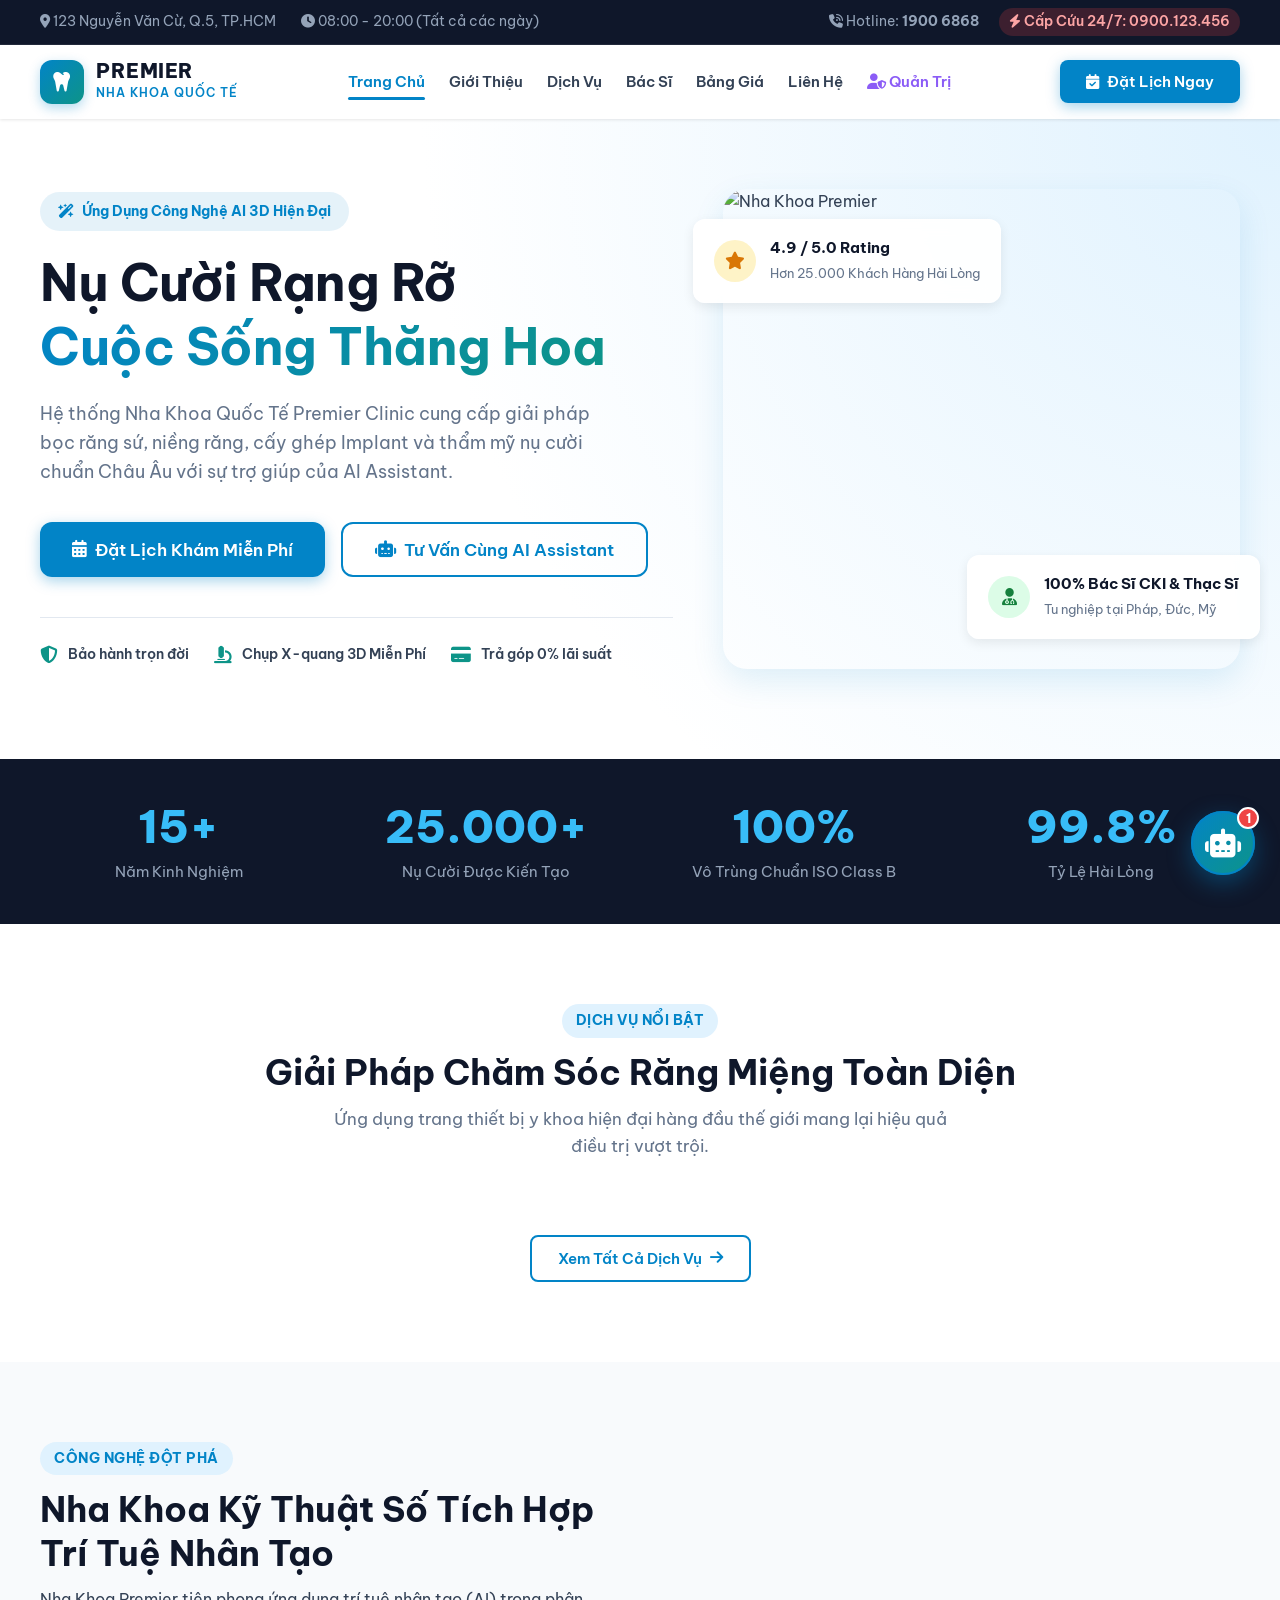
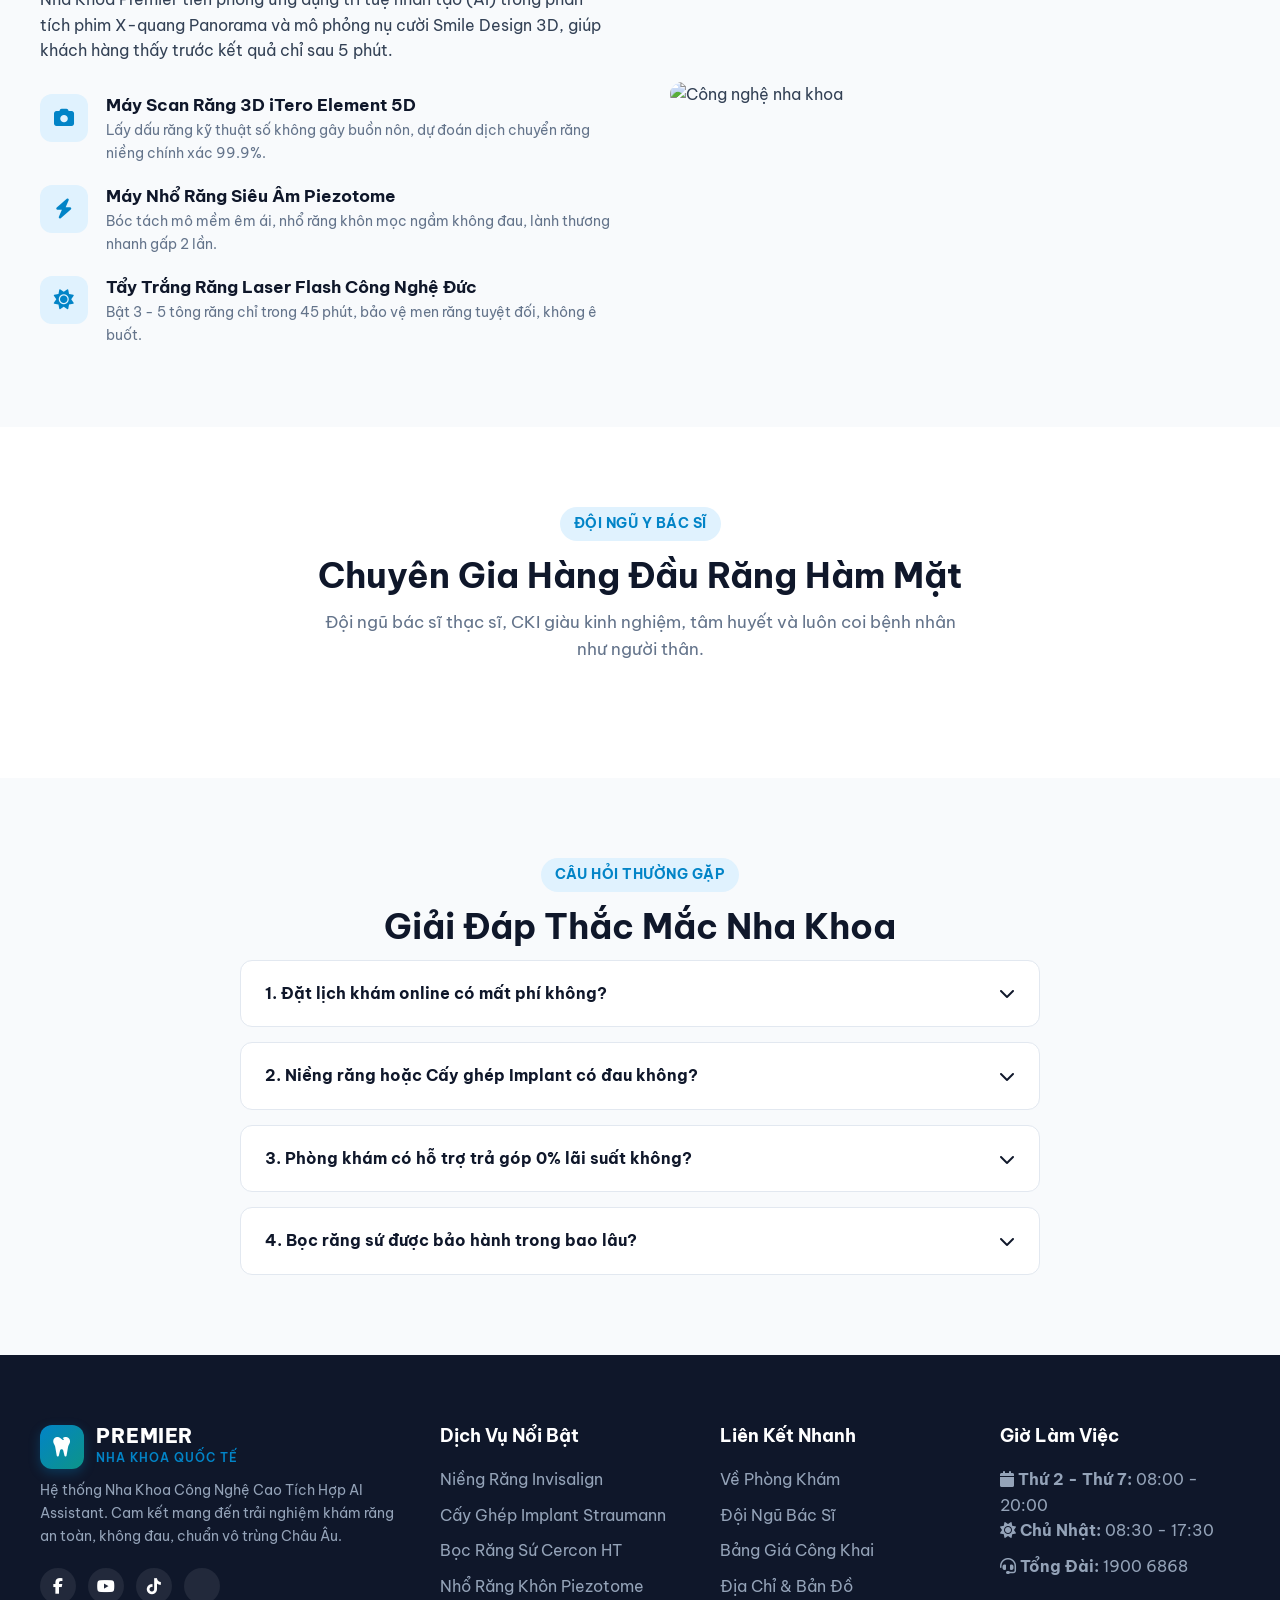
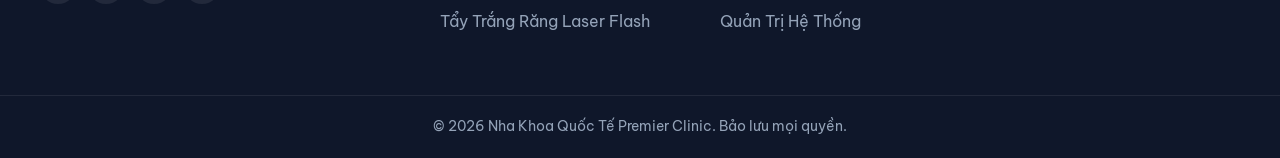
==== index.html @ 0909f8ff "Publish index.html to root for GitHub Pages 404 fix" ====
<!DOCTYPE html>
<html lang="vi">
<head>
    <meta charset="UTF-8">
    <meta name="viewport" content="width=device-width, initial-scale=1.0">
    <title>Nha Khoa Quốc Tế Premier - Chăm Sóc Nụ Cười Công Nghệ Cao AI</title>
    <meta name="description" content="Nha Khoa Quốc Tế Premier - Hệ thống nha khoa công nghệ cao hàng đầu Việt Nam tích hợp Trợ lý AI Assistant. Khám răng, Niềng răng, Implant, Răng sứ thẩm mỹ.">
    <link rel="preconnect" href="https://fonts.googleapis.com">
    <link rel="preconnect" href="https://fonts.gstatic.com" crossorigin>
    <link href="https://fonts.googleapis.com/css2?family=Be+Vietnam+Pro:ital,wght@0,300;0,400;0,500;0,600;0,700;0,800;1,300;1,400;1,600;1,700&family=Inter:wght@300;400;500;600;700;800&family=Plus+Jakarta+Sans:wght@300;400;500;600;700;800&display=swap" rel="stylesheet">
    <link rel="stylesheet" href="https://cdnjs.cloudflare.com/ajax/libs/font-awesome/6.5.1/css/all.min.css">
    <link rel="stylesheet" href="styles.css">
</head>
<body>

    <!-- NAVBAR HEADER -->
    <header class="header">
        <div class="top-bar">
            <div class="container top-bar-inner">
                <div class="top-info">
                    <span><i class="fa-solid fa-location-dot"></i> 123 Nguyễn Văn Cừ, Q.5, TP.HCM</span>
                    <span><i class="fa-solid fa-clock"></i> 08:00 - 20:00 (Tất cả các ngày)</span>
                </div>
                <div class="top-contact">
                    <a href="tel:19006868"><i class="fa-solid fa-phone-volume"></i> Hotline: <strong>1900 6868</strong></a>
                    <a href="tel:0900123456" class="emergency-badge"><i class="fa-solid fa-bolt"></i> Cấp Cứu 24/7: 0900.123.456</a>
                </div>
            </div>
        </div>

        <nav class="navbar">
            <div class="container navbar-inner">
                <a href="#home" class="logo" onclick="switchNav('home')">
                    <div class="logo-icon"><i class="fa-solid fa-tooth"></i></div>
                    <div class="logo-text">
                        <span class="brand-name">PREMIER</span>
                        <span class="brand-sub">NHA KHOA QUỐC TẾ</span>
                    </div>
                </a>

                <div class="nav-menu" id="navMenu">
                    <a href="#home" class="nav-link active" onclick="switchNav('home')">Trang Chủ</a>
                    <a href="#about" class="nav-link" onclick="switchNav('about')">Giới Thiệu</a>
                    <a href="#services" class="nav-link" onclick="switchNav('services')">Dịch Vụ</a>
                    <a href="#doctors" class="nav-link" onclick="switchNav('doctors')">Bác Sĩ</a>
                    <a href="#prices" class="nav-link" onclick="switchNav('prices')">Bảng Giá</a>
                    <a href="#contact" class="nav-link" onclick="switchNav('contact')">Liên Hệ</a>
                    <a href="#admin" class="nav-link admin-nav-link" onclick="switchNav('admin')"><i class="fa-solid fa-user-shield"></i> Quản Trị</a>
                </div>

                <div class="nav-actions">
                    <button class="btn btn-primary" onclick="openBookingModal()">
                        <i class="fa-solid fa-calendar-check"></i> Đặt Lịch Ngay
                    </button>
                    <button class="mobile-toggle" onclick="toggleMobileMenu()">
                        <i class="fa-solid fa-bars" id="menuIcon"></i>
                    </button>
                </div>
            </div>
        </nav>
    </header>

    <!-- MAIN PAGE CONTAINER -->
    <main class="main-content">

        <!-- 1. HOME SECTION -->
        <section id="home-section" class="page-section active">
            <!-- Hero Banner -->
            <div class="hero">
                <div class="container hero-inner">
                    <div class="hero-content">
                        <div class="badge-tag"><i class="fa-solid fa-wand-magic-sparkles"></i> Ứng Dụng Công Nghệ AI 3D Hiện Đại</div>
                        <h1 class="hero-title">Nụ Cười Rạng Rỡ <br><span class="highlight-text">Cuộc Sống Thăng Hoa</span></h1>
                        <p class="hero-desc">Hệ thống Nha Khoa Quốc Tế Premier Clinic cung cấp giải pháp bọc răng sứ, niềng răng, cấy ghép Implant và thẩm mỹ nụ cười chuẩn Châu Âu với sự trợ giúp của AI Assistant.</p>
                        
                        <div class="hero-buttons">
                            <button class="btn btn-primary btn-lg" onclick="openBookingModal()">
                                <i class="fa-solid fa-calendar-days"></i> Đặt Lịch Khám Miễn Phí
                            </button>
                            <button class="btn btn-outline btn-lg" onclick="openChatbot()">
                                <i class="fa-solid fa-robot"></i> Tư Vấn Cùng AI Assistant
                            </button>
                        </div>

                        <div class="hero-features">
                            <div class="feature-item">
                                <i class="fa-solid fa-shield-halved"></i>
                                <span>Bảo hành trọn đời</span>
                            </div>
                            <div class="feature-item">
                                <i class="fa-solid fa-microscope"></i>
                                <span>Chụp X-quang 3D Miễn Phí</span>
                            </div>
                            <div class="feature-item">
                                <i class="fa-solid fa-credit-card"></i>
                                <span>Trả góp 0% lãi suất</span>
                            </div>
                        </div>
                    </div>

                    <div class="hero-image-wrapper">
                        <img src="https://images.unsplash.com/photo-1629909613654-28e377c37b09?w=800&auto=format&fit=crop&q=80" alt="Nha Khoa Premier" class="hero-img">
                        <div class="hero-card float-card-1">
                            <div class="icon-circle"><i class="fa-solid fa-star"></i></div>
                            <div>
                                <strong>4.9 / 5.0 Rating</strong>
                                <span>Hơn 25.000 Khách Hàng Hài Lòng</span>
                            </div>
                        </div>
                        <div class="hero-card float-card-2">
                            <div class="icon-circle green"><i class="fa-solid fa-user-doctor"></i></div>
                            <div>
                                <strong>100% Bác Sĩ CKI & Thạc Sĩ</strong>
                                <span>Tu nghiệp tại Pháp, Đức, Mỹ</span>
                            </div>
                        </div>
                    </div>
                </div>
            </div>

            <!-- Stats Strip -->
            <div class="stats-strip">
                <div class="container stats-inner">
                    <div class="stat-box">
                        <h2 class="stat-number">15+</h2>
                        <p class="stat-label">Năm Kinh Nghiệm</p>
                    </div>
                    <div class="stat-box">
                        <h2 class="stat-number">25.000+</h2>
                        <p class="stat-label">Nụ Cười Được Kiến Tạo</p>
                    </div>
                    <div class="stat-box">
                        <h2 class="stat-number">100%</h2>
                        <p class="stat-label">Vô Trùng Chuẩn ISO Class B</p>
                    </div>
                    <div class="stat-box">
                        <h2 class="stat-number">99.8%</h2>
                        <p class="stat-label">Tỷ Lệ Hài Lòng</p>
                    </div>
                </div>
            </div>

            <!-- Featured Services Preview -->
            <div class="section-padding">
                <div class="container">
                    <div class="section-header text-center">
                        <span class="sub-badge">DỊCH VỤ NỔI BẬT</span>
                        <h2 class="section-title">Giải Pháp Chăm Sóc Răng Miệng Toàn Diện</h2>
                        <p class="section-subtitle">Ứng dụng trang thiết bị y khoa hiện đại hàng đầu thế giới mang lại hiệu quả điều trị vượt trội.</p>
                    </div>

                    <div class="services-grid" id="home-services-grid">
                        <!-- Loaded dynamically via JS -->
                    </div>

                    <div class="text-center margin-top-lg">
                        <button class="btn btn-outline" onclick="switchNav('services')">Xem Tất Cả Dịch Vụ <i class="fa-solid fa-arrow-right"></i></button>
                    </div>
                </div>
            </div>

            <!-- Why Choose Us / Technology -->
            <div class="bg-light section-padding">
                <div class="container">
                    <div class="tech-grid">
                        <div class="tech-content">
                            <span class="sub-badge">CÔNG NGHỆ ĐỘT PHÁ</span>
                            <h2 class="section-title">Nha Khoa Kỹ Thuật Số Tích Hợp Trí Tuệ Nhân Tạo</h2>
                            <p class="desc-text">Nha Khoa Premier tiên phong ứng dụng trí tuệ nhân tạo (AI) trong phân tích phim X-quang Panorama và mô phỏng nụ cười Smile Design 3D, giúp khách hàng thấy trước kết quả chỉ sau 5 phút.</p>

                            <div class="tech-list">
                                <div class="tech-item">
                                    <div class="tech-icon"><i class="fa-solid fa-camera"></i></div>
                                    <div>
                                        <h4>Máy Scan Răng 3D iTero Element 5D</h4>
                                        <p>Lấy dấu răng kỹ thuật số không gây buồn nôn, dự đoán dịch chuyển răng niềng chính xác 99.9%.</p>
                                    </div>
                                </div>
                                <div class="tech-item">
                                    <div class="tech-icon"><i class="fa-solid fa-bolt"></i></div>
                                    <div>
                                        <h4>Máy Nhổ Răng Siêu Âm Piezotome</h4>
                                        <p>Bóc tách mô mềm êm ái, nhổ răng khôn mọc ngầm không đau, lành thương nhanh gấp 2 lần.</p>
                                    </div>
                                </div>
                                <div class="tech-item">
                                    <div class="tech-icon"><i class="fa-solid fa-sun"></i></div>
                                    <div>
                                        <h4>Tẩy Trắng Răng Laser Flash Công Nghệ Đức</h4>
                                        <p>Bật 3 - 5 tông răng chỉ trong 45 phút, bảo vệ men răng tuyệt đối, không ê buốt.</p>
                                    </div>
                                </div>
                            </div>
                        </div>

                        <div class="tech-img-box">
                            <img src="https://images.unsplash.com/photo-1588776814546-1ffcf47267a5?w=800&auto=format&fit=crop&q=80" alt="Công nghệ nha khoa" class="rounded-img shadow-lg">
                        </div>
                    </div>
                </div>
            </div>

            <!-- Top Doctors Preview -->
            <div class="section-padding">
                <div class="container">
                    <div class="section-header text-center">
                        <span class="sub-badge">ĐỘI NGŨ Y BÁC SĨ</span>
                        <h2 class="section-title">Chuyên Gia Hàng Đầu Răng Hàm Mặt</h2>
                        <p class="section-subtitle">Đội ngũ bác sĩ thạc sĩ, CKI giàu kinh nghiệm, tâm huyết và luôn coi bệnh nhân như người thân.</p>
                    </div>

                    <div class="doctors-grid" id="home-doctors-grid">
                        <!-- Loaded via JS -->
                    </div>
                </div>
            </div>

            <!-- FAQ Section -->
            <div class="bg-light section-padding">
                <div class="container">
                    <div class="section-header text-center">
                        <span class="sub-badge">CÂU HỎI THƯỜNG GẶP</span>
                        <h2 class="section-title">Giải Đáp Thắc Mắc Nha Khoa</h2>
                    </div>

                    <div class="faq-container">
                        <div class="faq-item">
                            <div class="faq-question" onclick="toggleFaq(this)">
                                <span>1. Đặt lịch khám online có mất phí không?</span>
                                <i class="fa-solid fa-chevron-down"></i>
                            </div>
                            <div class="faq-answer">
                                <p>Hoàn toàn MIỄN PHÍ. Khách hàng đặt lịch hẹn online sẽ được miễn phí 100% chi phí thăm khám lâm sàng và chụp phim X-quang Panorama toàn cảnh.</p>
                            </div>
                        </div>

                        <div class="faq-item">
                            <div class="faq-question" onclick="toggleFaq(this)">
                                <span>2. Niềng răng hoặc Cấy ghép Implant có đau không?</span>
                                <i class="fa-solid fa-chevron-down"></i>
                            </div>
                            <div class="faq-answer">
                                <p>Với công nghệ sóng siêu âm Piezotome và kỹ thuật gây tê cục bộ không đau chuẩn Châu Âu, quy trình diễn ra nhẹ nhàng, êm ái, hạn chế tối đa xâm lấn.</p>
                            </div>
                        </div>

                        <div class="faq-item">
                            <div class="faq-question" onclick="toggleFaq(this)">
                                <span>3. Phòng khám có hỗ trợ trả góp 0% lãi suất không?</span>
                                <i class="fa-solid fa-chevron-down"></i>
                            </div>
                            <div class="faq-answer">
                                <p>Có! Premier Clinic hỗ trợ trả góp 0% lãi suất cho các dịch vụ Niềng răng và Cấy ghép Implant thông qua thẻ tín dụng hơn 25 ngân hàng. Chỉ cần trả trước từ 30%.</p>
                            </div>
                        </div>

                        <div class="faq-item">
                            <div class="faq-question" onclick="toggleFaq(this)">
                                <span>4. Bọc răng sứ được bảo hành trong bao lâu?</span>
                                <i class="fa-solid fa-chevron-down"></i>
                            </div>
                            <div class="faq-answer">
                                <p>Răng toàn sứ Cercon HT, Emax, Lava Ultimate được bảo hành chính hãng bằng thẻ QR Code điện tử từ 10 đến 15 năm đối với tất cả các trường hợp sứt vỡ do kỹ thuật.</p>
                            </div>
                        </div>
                    </div>
                </div>
            </div>
        </section>

        <!-- 2. ABOUT SECTION -->
        <section id="about-section" class="page-section">
            <div class="page-header">
                <div class="container">
                    <h1>Giới Thiệu Về Nha Khoa Premier</h1>
                    <p>Hành trình 15 năm kiến tạo hơn 25.000 nụ cười tự tin và rạng rỡ</p>
                </div>
            </div>

            <div class="section-padding">
                <div class="container">
                    <div class="about-grid">
                        <div class="about-text">
                            <span class="sub-badge">VỀ CHÚNG TÔI</span>
                            <h2>Tiêu Chuẩn Nha Khoa Quốc Tế Hàng Đầu TP. Hồ Chí Minh</h2>
                            <p>Được thành lập từ năm 2011, **Nha Khoa Quốc Tế Premier Clinic** tự hào là địa chỉ nha khoa uy tín, đáp ứng các tiêu chuẩn khắt khe nhất của Bộ Y tế và Liên minh Châu Âu (EU).</p>
                            <p>Chúng tôi đầu tư đồng bộ hệ thống phòng điều trị vô trùng Class B, máy chụp CT Cone Beam 3D, máy nhổ răng siêu âm Piezotome và máy scan răng iTero Element 5D.</p>

                            <div class="values-box">
                                <div class="val-card">
                                    <i class="fa-solid fa-heart-pulse"></i>
                                    <h4>Tận Tâm</h4>
                                    <p>Luôn đặt lợi ích và sức khỏe của bệnh nhân lên hàng đầu.</p>
                                </div>
                                <div class="val-card">
                                    <i class="fa-solid fa-shield-virus"></i>
                                    <h4>Vô Trùng tuyệt đối</h4>
                                    <p>100% dụng cụ hấp tiệt trùng riêng biệt từng bệnh nhân.</p>
                                </div>
                                <div class="val-card">
                                    <i class="fa-solid fa-scale-balanced"></i>
                                    <h4>Minh Bạch</h4>
                                    <p>Báo giá rõ ràng, không phát sinh chi phí ngoài hợp đồng.</p>
                                </div>
                            </div>
                        </div>

                        <div class="about-img-group">
                            <img src="https://images.unsplash.com/photo-1629909615184-74f495363b67?w=800&auto=format&fit=crop&q=80" alt="Cơ sở vật chất nha khoa" class="rounded-img shadow">
                        </div>
                    </div>
                </div>
            </div>
        </section>

        <!-- 3. SERVICES SECTION -->
        <section id="services-section" class="page-section">
            <div class="page-header">
                <div class="container">
                    <h1>Danh Mục Dịch Vụ Nha Khoa</h1>
                    <p>Cung cấp đầy đủ các giải pháp điều trị và nha khoa thẩm mỹ cao cấp</p>
                </div>
            </div>

            <div class="section-padding">
                <div class="container">
                    <!-- Filter Tabs -->
                    <div class="filter-tabs">
                        <button class="tab-btn active" onclick="filterServices('all', this)">Tất Cả Dịch Vụ</button>
                        <button class="tab-btn" onclick="filterServices('general', this)">Khám Tổng Quát</button>
                        <button class="tab-btn" onclick="filterServices('treatment', this)">Điều Trị</button>
                        <button class="tab-btn" onclick="filterServices('orthodontics', this)">Chỉnh Nha</button>
                        <button class="tab-btn" onclick="filterServices('implant', this)">Cấy Ghép Implant</button>
                        <button class="tab-btn" onclick="filterServices('cosmetic', this)">Thẩm Mỹ Răng</button>
                    </div>

                    <div class="services-grid" id="full-services-grid">
                        <!-- Loaded dynamically via JS -->
                    </div>
                </div>
            </div>
        </section>

        <!-- 4. DOCTORS SECTION -->
        <section id="doctors-section" class="page-section">
            <div class="page-header">
                <div class="container">
                    <h1>Đội Ngũ Bác Sĩ Chuyên Gia</h1>
                    <p>Hội tụ các Bác sĩ Thạc sĩ, CKI tốt nghiệp các trường Y Dược danh tiếng</p>
                </div>
            </div>

            <div class="section-padding">
                <div class="container">
                    <div class="doctors-grid" id="full-doctors-grid">
                        <!-- Loaded via JS -->
                    </div>
                </div>
            </div>
        </section>

        <!-- 5. PRICES SECTION -->
        <section id="prices-section" class="page-section">
            <div class="page-header">
                <div class="container">
                    <h1>Bảng Giá Dịch Vụ Niêm Yết</h1>
                    <p>Bảng giá công khai, minh bạch - Không chi phí ẩn</p>
                </div>
            </div>

            <div class="section-padding">
                <div class="container">
                    <div class="price-search-bar">
                        <input type="text" id="priceSearchInput" placeholder="Tìm kiếm dịch vụ (VD: Niềng răng, Implant, Tẩy trắng...)" onkeyup="searchPriceTable()">
                        <i class="fa-solid fa-magnifying-glass"></i>
                    </div>

                    <div class="disclaimer-alert">
                        <i class="fa-solid fa-circle-info"></i>
                        <span><strong>Lưu ý:</strong> Bảng giá dưới đây mang tính chất tham khảo. Bác sĩ sẽ thăm khám trực tiếp, chụp phim X-quang miễn phí và đưa ra chi phí chính xác trước khi điều trị.</span>
                    </div>

                    <div id="priceTableContainer">
                        <!-- Loaded via JS -->
                    </div>
                </div>
            </div>
        </section>

        <!-- 6. CONTACT SECTION -->
        <section id="contact-section" class="page-section">
            <div class="page-header">
                <div class="container">
                    <h1>Liên Hệ Với Chúng Tôi</h1>
                    <p>Chúng tôi luôn sẵn sàng lắng nghe và tư vấn cho bạn 24/7</p>
                </div>
            </div>

            <div class="section-padding">
                <div class="container">
                    <div class="contact-grid">
                        <div class="contact-info-card">
                            <h3>Nha Khoa Quốc Tế Premier Clinic</h3>
                            <p class="contact-subtitle">Hãy đến trực tiếp phòng khám hoặc liên hệ qua các kênh thông tin dưới đây:</p>

                            <div class="info-list">
                                <div class="info-item">
                                    <div class="info-icon"><i class="fa-solid fa-location-dot"></i></div>
                                    <div>
                                        <strong>Địa chỉ phòng khám:</strong>
                                        <p>123 Đường Nguyễn Văn Cừ, Phường 4, Quận 5, TP. Hồ Chí Minh</p>
                                    </div>
                                </div>
                                <div class="info-item">
                                    <div class="info-icon"><i class="fa-solid fa-phone"></i></div>
                                    <div>
                                        <strong>Tổng đài tư vấn:</strong>
                                        <p>1900 6868 - Hotline: 0900.123.456</p>
                                    </div>
                                </div>
                                <div class="info-item">
                                    <div class="info-icon"><i class="fa-solid fa-envelope"></i></div>
                                    <div>
                                        <strong>Email hỗ trợ:</strong>
                                        <p>contact@nhakhoapremier.vn</p>
                                    </div>
                                </div>
                                <div class="info-item">
                                    <div class="info-icon"><i class="fa-solid fa-clock"></i></div>
                                    <div>
                                        <strong>Giờ làm việc:</strong>
                                        <p>Thứ 2 - Thứ 7: 08:00 - 20:00<br>Chủ Nhật: 08:30 - 17:30</p>
                                    </div>
                                </div>
                            </div>

                            <!-- Map container -->
                            <div class="map-placeholder">
                                <iframe src="https://www.google.com/maps/embed?pb=!1m18!1m12!1m3!1d3919.669658423711!2d106.68006847570305!3d10.759917059495817!2m3!1f0!1f0!3f0!3m2!1i1024!2i768!4f13.1!3m3!1m2!1s0x31752f1b7c3ed289%3A0xa066518d9f042e0!2zTmd1eeG7hW4gVsSDbiBD4burLCBRdeG6rW4gNSwgVGjDoG5oIHBo4buRIEjhu5MgQ2jDrSBNaW5o!5e0!3m2!1svi!2s!4v1700000000000!5m2!1svi!2s" width="100%" height="220" style="border:0; border-radius:12px;" allowfullscreen="" loading="lazy"></iframe>
                            </div>
                        </div>

                        <div class="contact-form-card">
                            <h3>Gửi Thắc Mắc Cho Phòng Khám</h3>
                            <form id="contactForm" onsubmit="submitContactForm(event)">
                                <div class="form-group">
                                    <label>Họ và tên *</label>
                                    <input type="text" id="c_name" required placeholder="Nguyễn Văn A">
                                </div>
                                <div class="form-row">
                                    <div class="form-group">
                                        <label>Số điện thoại *</label>
                                        <input type="tel" id="c_phone" required placeholder="0912345678">
                                    </div>
                                    <div class="form-group">
                                        <label>Email</label>
                                        <input type="email" id="c_email" placeholder="example@gmail.com">
                                    </div>
                                </div>
                                <div class="form-group">
                                    <label>Chủ đề thắc mắc</label>
                                    <input type="text" id="c_subject" placeholder="Ví dụ: Tư vấn chi phí niềng răng">
                                </div>
                                <div class="form-group">
                                    <label>Nội dung câu hỏi *</label>
                                    <textarea id="c_message" rows="4" required placeholder="Nhập thắc mắc chi tiết của bạn tại đây..."></textarea>
                                </div>
                                <button type="submit" class="btn btn-primary btn-block">
                                    <i class="fa-solid fa-paper-plane"></i> Gửi Tin Nhắn
                                </button>
                                <div id="contactAlert" class="alert-box margin-top-md"></div>
                            </form>
                        </div>
                    </div>
                </div>
            </div>
        </section>

        <!-- 7. ADMIN DASHBOARD SECTION -->
        <section id="admin-section" class="page-section">
            <div class="page-header admin-header-bg">
                <div class="container flex-between">
                    <div>
                        <h1><i class="fa-solid fa-user-gear"></i> Trang Quản Trị Admin</h1>
                        <p>Quản lý lịch hẹn bệnh nhân, danh mục dịch vụ & đội ngũ bác sĩ</p>
                    </div>
                    <button class="btn btn-light" onclick="loadAdminDashboard()"><i class="fa-solid fa-rotate"></i> Làm Mới Dữ Liệu</button>
                </div>
            </div>

            <div class="section-padding">
                <div class="container">
                    <!-- Admin Metrics Cards -->
                    <div class="admin-stats-grid">
                        <div class="stat-card">
                            <div class="stat-icon blue"><i class="fa-solid fa-users"></i></div>
                            <div>
                                <h3 id="adm_total_patients">0</h3>
                                <p>Tổng Bệnh Nhân</p>
                            </div>
                        </div>
                        <div class="stat-card">
                            <div class="stat-icon green"><i class="fa-solid fa-calendar-check"></i></div>
                            <div>
                                <h3 id="adm_total_apps">0</h3>
                                <p>Tổng Số Lịch Hẹn</p>
                            </div>
                        </div>
                        <div class="stat-card">
                            <div class="stat-icon orange"><i class="fa-solid fa-clock"></i></div>
                            <div>
                                <h3 id="adm_today_apps">0</h3>
                                <p>Lịch Hẹn Hôm Nay</p>
                            </div>
                        </div>
                        <div class="stat-card">
                            <div class="stat-icon purple"><i class="fa-solid fa-teeth"></i></div>
                            <div>
                                <h3 id="adm_total_services">0</h3>
                                <p>Số Dịch Vụ</p>
                            </div>
                        </div>
                    </div>

                    <!-- Admin Table Tabs -->
                    <div class="admin-tabs">
                        <button class="admin-tab active" onclick="switchAdminTab('apps', this)">Quản Lý Lịch Hẹn</button>
                        <button class="admin-tab" onclick="switchAdminTab('services', this)">Quản Lý Dịch Vụ</button>
                        <button class="admin-tab" onclick="switchAdminTab('doctors', this)">Quản Lý Bác Sĩ</button>
                        <button class="admin-tab" onclick="switchAdminTab('contacts', this)">Tin Nhắn Khách Hàng</button>
                    </div>

                    <!-- Admin Apps Tab -->
                    <div id="admin-tab-apps" class="admin-tab-content active">
                        <div class="admin-table-controls">
                            <div class="filter-group">
                                <label>Trạng thái:</label>
                                <select id="adminStatusFilter" onchange="loadAdminAppointments()">
                                    <option value="all">Tất cả trạng thái</option>
                                    <option value="Chờ xác nhận">Chờ xác nhận</option>
                                    <option value="Đã xác nhận">Đã xác nhận</option>
                                    <option value="Đã hoàn thành">Đã hoàn thành</option>
                                    <option value="Từ chối">Từ chối</option>
                                </select>
                            </div>
                            <input type="text" id="adminAppSearch" placeholder="Tìm tên, SĐT hoặc Mã lịch..." onkeyup="loadAdminAppointments()">
                        </div>

                        <div class="table-responsive">
                            <table class="data-table">
                                <thead>
                                    <tr>
                                        <th>Mã Lịch</th>
                                        <th>Họ Bệnh Nhân</th>
                                        <th>Số Điện Thoại</th>
                                        <th>Dịch Vụ Khám</th>
                                        <th>Bác Sĩ</th>
                                        <th>Ngày Hẹn</th>
                                        <th>Giờ</th>
                                        <th>Trạng Thái</th>
                                        <th>Hành Động</th>
                                    </tr>
                                </thead>
                                <tbody id="adminAppTableBody">
                                    <!-- Loaded via JS -->
                                </tbody>
                            </table>
                        </div>
                    </div>

                    <!-- Admin Services Tab -->
                    <div id="admin-tab-services" class="admin-tab-content">
                        <div class="table-responsive">
                            <table class="data-table">
                                <thead>
                                    <tr>
                                        <th>Mã</th>
                                        <th>Tên Dịch Vụ</th>
                                        <th>Phân Loại</th>
                                        <th>Mức Giá Tham Khảo</th>
                                        <th>Bảo Hành</th>
                                    </tr>
                                </thead>
                                <tbody id="adminServiceTableBody">
                                    <!-- Loaded via JS -->
                                </tbody>
                            </table>
                        </div>
                    </div>

                    <!-- Admin Doctors Tab -->
                    <div id="admin-tab-doctors" class="admin-tab-content">
                        <div class="table-responsive">
                            <table class="data-table">
                                <thead>
                                    <tr>
                                        <th>Mã</th>
                                        <th>Họ Tên Bác Sĩ</th>
                                        <th>Chức Danh</th>
                                        <th>Chuyên Khoa</th>
                                        <th>Kinh Nghiệm</th>
                                    </tr>
                                </thead>
                                <tbody id="adminDoctorTableBody">
                                    <!-- Loaded via JS -->
                                </tbody>
                            </table>
                        </div>
                    </div>

                    <!-- Admin Contacts Tab -->
                    <div id="admin-tab-contacts" class="admin-tab-content">
                        <div class="table-responsive">
                            <table class="data-table">
                                <thead>
                                    <tr>
                                        <th>Mã</th>
                                        <th>Họ Tên</th>
                                        <th>SĐT</th>
                                        <th>Email</th>
                                        <th>Chủ Đề</th>
                                        <th>Nội Dung</th>
                                        <th>Thời Gian</th>
                                    </tr>
                                </thead>
                                <tbody id="adminContactTableBody">
                                    <!-- Loaded via JS -->
                                </tbody>
                            </table>
                        </div>
                    </div>

                </div>
            </div>
        </section>

    </main>

    <!-- FOOTER -->
    <footer class="footer">
        <div class="container footer-inner">
            <div class="footer-col">
                <div class="logo font-light margin-bottom-sm">
                    <div class="logo-icon"><i class="fa-solid fa-tooth"></i></div>
                    <div class="logo-text">
                        <span class="brand-name white">PREMIER</span>
                        <span class="brand-sub">NHA KHOA QUỐC TẾ</span>
                    </div>
                </div>
                <p class="footer-desc">Hệ thống Nha Khoa Công Nghệ Cao Tích Hợp AI Assistant. Cam kết mang đến trải nghiệm khám răng an toàn, không đau, chuẩn vô trùng Châu Âu.</p>
                <div class="social-links">
                    <a href="#"><i class="fa-brands fa-facebook-f"></i></a>
                    <a href="#"><i class="fa-brands fa-youtube"></i></a>
                    <a href="#"><i class="fa-brands fa-tiktok"></i></a>
                    <a href="#"><i class="fa-brands fa-zalo"></i></a>
                </div>
            </div>

            <div class="footer-col">
                <h4 class="footer-title">Dịch Vụ Nổi Bật</h4>
                <ul class="footer-links">
                    <li><a href="#services" onclick="switchNav('services')">Niềng Răng Invisalign</a></li>
                    <li><a href="#services" onclick="switchNav('services')">Cấy Ghép Implant Straumann</a></li>
                    <li><a href="#services" onclick="switchNav('services')">Bọc Răng Sứ Cercon HT</a></li>
                    <li><a href="#services" onclick="switchNav('services')">Nhổ Răng Khôn Piezotome</a></li>
                    <li><a href="#services" onclick="switchNav('services')">Tẩy Trắng Răng Laser Flash</a></li>
                </ul>
            </div>

            <div class="footer-col">
                <h4 class="footer-title">Liên Kết Nhanh</h4>
                <ul class="footer-links">
                    <li><a href="#about" onclick="switchNav('about')">Về Phòng Khám</a></li>
                    <li><a href="#doctors" onclick="switchNav('doctors')">Đội Ngũ Bác Sĩ</a></li>
                    <li><a href="#prices" onclick="switchNav('prices')">Bảng Giá Công Khai</a></li>
                    <li><a href="#contact" onclick="switchNav('contact')">Địa Chỉ & Bản Đồ</a></li>
                    <li><a href="#admin" onclick="switchNav('admin')">Quản Trị Hệ Thống</a></li>
                </ul>
            </div>

            <div class="footer-col">
                <h4 class="footer-title">Giờ Làm Việc</h4>
                <p><i class="fa-solid fa-calendar"></i> <strong>Thứ 2 - Thứ 7:</strong> 08:00 - 20:00</p>
                <p><i class="fa-solid fa-sun"></i> <strong>Chủ Nhật:</strong> 08:30 - 17:30</p>
                <p class="margin-top-sm"><i class="fa-solid fa-headset"></i> <strong>Tổng Đài:</strong> 1900 6868</p>
            </div>
        </div>
        <div class="footer-bottom">
            <div class="container text-center">
                <p>© 2026 Nha Khoa Quốc Tế Premier Clinic. Bảo lưu mọi quyền.</p>
            </div>
        </div>
    </footer>

    <!-- BOOKING MODAL POPUP -->
    <div class="modal-overlay" id="bookingModal">
        <div class="modal-card">
            <button class="modal-close" onclick="closeBookingModal()">&times;</button>
            <div class="modal-header">
                <h3><i class="fa-solid fa-calendar-check"></i> Đặt Lịch Khám Miễn Phí</h3>
                <p>Điền thông tin bên dưới để được ưu tiên thăm khám và tư vấn trực tiếp cùng Bác sĩ</p>
            </div>
            <form id="bookingForm" onsubmit="submitBookingForm(event)">
                <div class="form-group">
                    <label>Họ và tên bệnh nhân *</label>
                    <input type="text" id="b_name" required placeholder="Nguyễn Văn A">
                </div>
                <div class="form-row">
                    <div class="form-group">
                        <label>Số điện thoại *</label>
                        <input type="tel" id="b_phone" required placeholder="0912345678">
                    </div>
                    <div class="form-group">
                        <label>Email</label>
                        <input type="email" id="b_email" placeholder="nguyenvana@gmail.com">
                    </div>
                </div>
                <div class="form-row">
                    <div class="form-group">
                        <label>Dịch vụ muốn đăng ký</label>
                        <select id="b_service">
                            <!-- Loaded via JS -->
                        </select>
                    </div>
                    <div class="form-group">
                        <label>Bác sĩ mong muốn</label>
                        <select id="b_doctor">
                            <!-- Loaded via JS -->
                        </select>
                    </div>
                </div>
                <div class="form-row">
                    <div class="form-group">
                        <label>Ngày hẹn khám</label>
                        <input type="date" id="b_date" required>
                    </div>
                    <div class="form-group">
                        <label>Giờ mong muốn</label>
                        <select id="b_time">
                            <option value="08:30">08:30 Sáng</option>
                            <option value="09:30" selected>09:30 Sáng</option>
                            <option value="10:30">10:30 Sáng</option>
                            <option value="14:00">14:00 Chiều</option>
                            <option value="15:30">15:30 Chiều</option>
                            <option value="17:00">17:00 Chiều</option>
                            <option value="18:30">18:30 Tối</option>
                        </select>
                    </div>
                </div>
                <div class="form-group">
                    <label>Ghi chú triệu chứng / Yêu cầu</label>
                    <textarea id="b_notes" rows="2" placeholder="Ví dụ: Răng bị sâu đau nhức, muốn tư vấn niềng răng..."></textarea>
                </div>
                <button type="submit" class="btn btn-primary btn-block btn-lg">
                    <i class="fa-solid fa-check-double"></i> Xác Nhận Đặt Lịch Ngay
                </button>
                <div id="bookingAlert" class="alert-box margin-top-md"></div>
            </form>
        </div>
    </div>

    <!-- SERVICE DETAIL MODAL -->
    <div class="modal-overlay" id="serviceModal">
        <div class="modal-card modal-lg">
            <button class="modal-close" onclick="closeServiceModal()">&times;</button>
            <div id="serviceModalContent">
                <!-- Dynamic Content -->
            </div>
        </div>
    </div>

    <!-- FLOATING CHATBOT WIDGET ("NHA KHOA AI ASSISTANT") -->
    <div class="chatbot-widget" id="chatbotWidget">
        <!-- Floating Trigger Button -->
        <button class="chatbot-trigger" onclick="toggleChatbot()" title="Nha Khoa AI Assistant 24/7">
            <div class="trigger-pulse"></div>
            <i class="fa-solid fa-robot"></i>
            <span class="trigger-badge">1</span>
        </button>

        <!-- Floating Chat Dialog Window -->
        <div class="chat-window" id="chatWindow">
            <div class="chat-header">
                <div class="chat-title-group">
                    <div class="avatar-robot">
                        <i class="fa-solid fa-tooth"></i>
                    </div>
                    <div>
                        <h4>Nha Khoa AI Assistant</h4>
                        <span class="online-indicator"><span class="dot"></span> Trực tuyến 24/7</span>
                    </div>
                </div>
                <button class="chat-close-btn" onclick="toggleChatbot()">&times;</button>
            </div>

            <!-- Preset Prompt Suggestions -->
            <div class="preset-chips">
                <button class="chip" onclick="sendPreset('Phòng khám có những dịch vụ nào?')">🦷 Các dịch vụ</button>
                <button class="chip" onclick="sendPreset('Bảng giá niềng răng và Implant')">💰 Bảng giá</button>
                <button class="chip" onclick="sendPreset('Đội ngũ bác sĩ phòng khám gồm những ai?')">👨‍⚕️ Bác sĩ</button>
                <button class="chip" onclick="sendPreset('Chính sách bảo hành và trả góp 0%')">📋 Trả góp 0%</button>
            </div>

            <!-- Messages Area -->
            <div class="chat-messages" id="chatMessages">
                <div class="message-bubble assistant">
                    <div class="msg-content">
                        Xin chào! Tôi là **Nha Khoa AI Assistant** - Trợ lý AI của phòng khám Nha Khoa Quốc Tế Premier Clinic. Tôi có thể giúp bạn tìm hiểu dịch vụ, bảng giá, bác sĩ và hỗ trợ đặt lịch khám. Bạn cần tôi hỗ trợ gì?
                    </div>
                    <div class="msg-time">Vừa xong</div>
                </div>
            </div>

            <!-- Loading Spinner -->
            <div class="chat-loading" id="chatLoading">
                <div class="typing-dots">
                    <span></span><span></span><span></span>
                </div>
                <span class="loading-text">Nha Khoa AI Assistant đang suy nghĩ...</span>
            </div>

            <!-- Input Box -->
            <div class="chat-input-area">
                <input type="text" id="chatInput" placeholder="Nhập câu hỏi của bạn (VD: Niềng răng giá bao nhiêu?)..." onkeypress="handleChatKeyPress(event)">
                <button class="send-btn" onclick="sendChatMessage()">
                    <i class="fa-solid fa-paper-plane"></i>
                </button>
            </div>
        </div>
    </div>

    <!-- MAIN JAVASCRIPT -->
    <script src="app.js"></script>
</body>
</html>
---- styles.css ----
/* ==========================================================================
   NHA KHOA QUỐC TẾ PREMIER CLINIC - MODERN STYLESHEET
   ========================================================================== */

@import url('https://fonts.googleapis.com/css2?family=Be+Vietnam+Pro:ital,wght@0,300;0,400;0,500;0,600;0,700;0,800;1,300;1,400;1,600;1,700&family=Inter:wght@300;400;500;600;700;800&family=Plus+Jakarta+Sans:wght@300;400;500;600;700;800&display=swap');

html {
    font-family: 'Be Vietnam Pro', 'Inter', 'Plus Jakarta Sans', -apple-system, BlinkMacSystemFont, 'Segoe UI', Roboto, Helvetica, Arial, sans-serif;
}

:root {
    --bs-body-font-family: 'Be Vietnam Pro', 'Inter', 'Plus Jakarta Sans', -apple-system, BlinkMacSystemFont, 'Segoe UI', Roboto, sans-serif;
    --bs-font-sans-serif: 'Be Vietnam Pro', 'Inter', 'Plus Jakarta Sans', -apple-system, BlinkMacSystemFont, 'Segoe UI', Roboto, sans-serif;
    --primary: #0284C7;
    --primary-dark: #0369A1;
    --primary-light: #E0F2FE;
    --secondary: #0D9488;
    --secondary-dark: #0F766E;
    --accent: #F59E0B;
    --dark: #0F172A;
    --slate: #334155;
    --muted: #64748B;
    --light-bg: #F8FAFC;
    --white: #FFFFFF;
    --border: #E2E8F0;
    --shadow-sm: 0 1px 3px rgba(0,0,0,0.1);
    --shadow-md: 0 4px 12px rgba(0,0,0,0.08);
    --shadow-lg: 0 12px 32px rgba(2, 132, 199, 0.12);
    --radius-sm: 8px;
    --radius-md: 12px;
    --radius-lg: 20px;
    --transition: all 0.3s cubic-bezier(0.4, 0, 0.2, 1);
}

* {
    margin: 0;
    padding: 0;
    box-sizing: border-box;
}

*:not(i):not(.fa):not(.fas):not(.far):not(.fab):not(.fa-solid):not(.fa-regular):not(.fa-brands) {
    font-family: 'Be Vietnam Pro', 'Inter', 'Plus Jakarta Sans', -apple-system, BlinkMacSystemFont, 'Segoe UI', Roboto, sans-serif;
}

html, body {
    font-family: 'Be Vietnam Pro', 'Inter', 'Plus Jakarta Sans', -apple-system, BlinkMacSystemFont, 'Segoe UI', Roboto, Helvetica, Arial, sans-serif;
    color: var(--slate);
    background-color: #FFFFFF;
    line-height: 1.6;
    overflow-x: hidden;
    -webkit-font-smoothing: antialiased;
    -moz-osx-font-smoothing: grayscale;
    text-rendering: optimizeLegibility;
}

button, input, select, textarea, .btn, .form-control, .form-select, .nav-link, .card, .badge, table {
    font-family: 'Be Vietnam Pro', 'Inter', 'Plus Jakarta Sans', -apple-system, BlinkMacSystemFont, 'Segoe UI', Roboto, sans-serif;
}

a {
    text-decoration: none;
    color: inherit;
}

ul {
    list-style: none;
}

img {
    max-width: 100%;
    height: auto;
    display: block;
}

/* LAYOUT CONTAINER */
.container {
    width: 100%;
    max-width: 1240px;
    margin: 0 auto;
    padding: 0 20px;
}

.text-center { text-align: center; }
.margin-top-sm { margin-top: 10px; }
.margin-top-md { margin-top: 20px; }
.margin-top-lg { margin-top: 40px; }
.margin-bottom-sm { margin-bottom: 10px; }
.flex-between { display: flex; justify-content: space-between; align-items: center; }

/* TYPOGRAPHY */
h1, h2, h3, h4, h5 {
    color: var(--dark);
    font-weight: 700;
    line-height: 1.25;
}

.sub-badge {
    display: inline-block;
    padding: 6px 14px;
    background: var(--primary-light);
    color: var(--primary);
    border-radius: 30px;
    font-size: 0.85rem;
    font-weight: 700;
    letter-spacing: 0.5px;
    margin-bottom: 12px;
}

.section-title {
    font-size: 2.2rem;
    margin-bottom: 12px;
}

.section-subtitle {
    color: var(--muted);
    font-size: 1.05rem;
    max-width: 650px;
    margin: 0 auto 35px;
}

.highlight-text {
    background: linear-gradient(135deg, var(--primary) 0%, var(--secondary) 100%);
    -webkit-background-clip: text;
    -webkit-text-fill-color: transparent;
}

/* BUTTONS */
.btn {
    display: inline-flex;
    align-items: center;
    justify-content: center;
    gap: 8px;
    padding: 12px 26px;
    font-size: 0.95rem;
    font-weight: 600;
    border-radius: var(--radius-sm);
    border: none;
    cursor: pointer;
    transition: var(--transition);
}

.btn-primary {
    background: linear-gradient(135deg, var(--primary) 0%, #0284C7 100%);
    color: var(--white);
    box-shadow: 0 4px 14px rgba(2, 132, 199, 0.35);
}

.btn-primary:hover {
    background: linear-gradient(135deg, var(--primary-dark) 0%, #0369A1 100%);
    transform: translateY(-2px);
    box-shadow: 0 6px 20px rgba(2, 132, 199, 0.45);
}

.btn-outline {
    background: transparent;
    border: 2px solid var(--primary);
    color: var(--primary);
}

.btn-outline:hover {
    background: var(--primary-light);
    transform: translateY(-2px);
}

.btn-light {
    background: var(--white);
    color: var(--slate);
    border: 1px solid var(--border);
}

.btn-light:hover {
    background: var(--light-bg);
}

.btn-lg {
    padding: 15px 32px;
    font-size: 1.05rem;
    border-radius: var(--radius-md);
}

.btn-block {
    width: 100%;
}

/* HEADER & NAVBAR */
.header {
    position: sticky;
    top: 0;
    z-index: 1000;
    background: var(--white);
    box-shadow: var(--shadow-sm);
}

.top-bar {
    background: var(--dark);
    color: #94A3B8;
    font-size: 0.85rem;
    padding: 8px 0;
    border-bottom: 1px solid rgba(255,255,255,0.08);
}

.top-bar-inner {
    display: flex;
    justify-content: space-between;
    align-items: center;
}

.top-info {
    display: flex;
    gap: 25px;
}

.top-contact {
    display: flex;
    gap: 20px;
    align-items: center;
}

.emergency-badge {
    background: rgba(239, 68, 68, 0.2);
    color: #FCA5A5;
    padding: 3px 10px;
    border-radius: 20px;
    font-weight: 600;
}

.navbar {
    padding: 15px 0;
    background: var(--white);
}

.navbar-inner {
    display: flex;
    align-items: center;
    justify-content: space-between;
}

.logo {
    display: flex;
    align-items: center;
    gap: 12px;
}

.logo-icon {
    width: 44px;
    height: 44px;
    background: linear-gradient(135deg, var(--primary) 0%, var(--secondary) 100%);
    color: var(--white);
    border-radius: 12px;
    display: flex;
    align-items: center;
    justify-content: center;
    font-size: 1.4rem;
    box-shadow: 0 4px 12px rgba(2, 132, 199, 0.3);
}

.logo-text {
    display: flex;
    flex-direction: column;
}

.brand-name {
    font-size: 1.25rem;
    font-weight: 800;
    color: var(--dark);
    letter-spacing: 0.5px;
    line-height: 1;
}

.brand-name.white { color: var(--white); }

.brand-sub {
    font-size: 0.72rem;
    font-weight: 600;
    color: var(--primary);
    letter-spacing: 1px;
    margin-top: 3px;
}

.nav-menu {
    display: flex;
    gap: 24px;
}

.nav-link {
    font-size: 0.95rem;
    font-weight: 600;
    color: var(--slate);
    padding: 6px 0;
    position: relative;
    transition: var(--transition);
}

.nav-link:hover, .nav-link.active {
    color: var(--primary);
}

.nav-link.active::after {
    content: '';
    position: absolute;
    bottom: 0;
    left: 0;
    width: 100%;
    height: 3px;
    background: var(--primary);
    border-radius: 2px;
}

.admin-nav-link {
    color: #8B5CF6;
}

.mobile-toggle {
    display: none;
    background: none;
    border: none;
    font-size: 1.5rem;
    color: var(--dark);
    cursor: pointer;
}

/* HERO BANNER */
.hero {
    padding: 70px 0 90px;
    background: radial-gradient(circle at top right, #E0F2FE 0%, #FFFFFF 60%);
    position: relative;
    overflow: hidden;
}

.hero-inner {
    display: grid;
    grid-template-columns: 1.1fr 0.9fr;
    gap: 50px;
    align-items: center;
}

.badge-tag {
    display: inline-flex;
    align-items: center;
    gap: 8px;
    background: rgba(2, 132, 199, 0.1);
    color: var(--primary);
    padding: 8px 18px;
    border-radius: 30px;
    font-size: 0.9rem;
    font-weight: 700;
    margin-bottom: 20px;
}

.hero-title {
    font-size: 3.2rem;
    margin-bottom: 20px;
    letter-spacing: -0.5px;
}

.hero-desc {
    font-size: 1.15rem;
    color: var(--muted);
    margin-bottom: 35px;
    max-width: 550px;
}

.hero-buttons {
    display: flex;
    gap: 16px;
    margin-bottom: 40px;
}

.hero-features {
    display: flex;
    gap: 25px;
    border-top: 1px solid var(--border);
    padding-top: 25px;
}

.feature-item {
    display: flex;
    align-items: center;
    gap: 10px;
    font-size: 0.9rem;
    font-weight: 600;
    color: var(--slate);
}

.feature-item i {
    color: var(--secondary);
    font-size: 1.1rem;
}

.hero-image-wrapper {
    position: relative;
}

.hero-img {
    border-radius: 24px;
    box-shadow: var(--shadow-lg);
    object-fit: cover;
    height: 480px;
    width: 100%;
}

.hero-card {
    position: absolute;
    background: rgba(255, 255, 255, 0.95);
    backdrop-filter: blur(10px);
    padding: 16px 20px;
    border-radius: var(--radius-md);
    box-shadow: var(--shadow-md);
    display: flex;
    align-items: center;
    gap: 14px;
    border: 1px solid rgba(255,255,255,0.8);
}

.hero-card.float-card-1 {
    top: 30px;
    left: -30px;
}

.hero-card.float-card-2 {
    bottom: 30px;
    right: -20px;
}

.hero-card strong {
    display: block;
    font-size: 0.95rem;
    color: var(--dark);
}

.hero-card span {
    font-size: 0.8rem;
    color: var(--muted);
}

.icon-circle {
    width: 42px;
    height: 42px;
    border-radius: 50%;
    background: #FEF3C7;
    color: #D97706;
    display: flex;
    align-items: center;
    justify-content: center;
    font-size: 1.1rem;
}

.icon-circle.green {
    background: #DCFCE7;
    color: #15803D;
}

/* STATS STRIP */
.stats-strip {
    background: var(--dark);
    color: var(--white);
    padding: 40px 0;
}

.stats-inner {
    display: grid;
    grid-template-columns: repeat(4, 1fr);
    gap: 30px;
    text-align: center;
}

.stat-number {
    font-size: 2.8rem;
    font-weight: 800;
    color: #38BDF8;
    margin-bottom: 5px;
}

.stat-label {
    color: #94A3B8;
    font-size: 0.95rem;
}

/* SECTION PADDING & BACKGROUNDS */
.section-padding {
    padding: 80px 0;
}

.bg-light {
    background-color: var(--light-bg);
}

/* SERVICES GRID & CARDS */
.services-grid {
    display: grid;
    grid-template-columns: repeat(auto-fill, minmax(350px, 1fr));
    gap: 30px;
}

.service-card {
    background: var(--white);
    border-radius: var(--radius-md);
    border: 1px solid var(--border);
    overflow: hidden;
    transition: var(--transition);
    display: flex;
    flex-direction: column;
}

.service-card:hover {
    transform: translateY(-6px);
    box-shadow: var(--shadow-lg);
    border-color: var(--primary-light);
}

.service-thumb {
    position: relative;
    height: 220px;
    overflow: hidden;
}

.service-thumb img {
    width: 100%;
    height: 100%;
    object-fit: cover;
    transition: var(--transition);
}

.service-card:hover .service-thumb img {
    transform: scale(1.06);
}

.service-category-badge {
    position: absolute;
    top: 14px;
    left: 14px;
    background: rgba(15, 23, 42, 0.85);
    color: var(--white);
    padding: 4px 12px;
    border-radius: 20px;
    font-size: 0.75rem;
    font-weight: 600;
    backdrop-filter: blur(4px);
}

.service-body {
    padding: 24px;
    display: flex;
    flex-direction: column;
    flex-grow: 1;
}

.service-title {
    font-size: 1.25rem;
    margin-bottom: 10px;
}

.service-desc {
    color: var(--muted);
    font-size: 0.92rem;
    margin-bottom: 20px;
    flex-grow: 1;
}

.service-meta {
    display: flex;
    justify-content: space-between;
    align-items: center;
    padding-top: 16px;
    border-top: 1px dashed var(--border);
}

.service-price {
    font-size: 1.05rem;
    font-weight: 800;
    color: var(--primary);
}

.filter-tabs {
    display: flex;
    justify-content: center;
    flex-wrap: wrap;
    gap: 12px;
    margin-bottom: 40px;
}

.tab-btn {
    padding: 10px 22px;
    background: var(--white);
    border: 1px solid var(--border);
    border-radius: 30px;
    font-weight: 600;
    color: var(--slate);
    cursor: pointer;
    transition: var(--transition);
}

.tab-btn:hover, .tab-btn.active {
    background: var(--primary);
    color: var(--white);
    border-color: var(--primary);
    box-shadow: 0 4px 12px rgba(2, 132, 199, 0.25);
}

/* TECH & WHY CHOOSE US */
.tech-grid {
    display: grid;
    grid-template-columns: 1fr 1fr;
    gap: 60px;
    align-items: center;
}

.tech-list {
    margin-top: 30px;
    display: flex;
    flex-direction: column;
    gap: 20px;
}

.tech-item {
    display: flex;
    gap: 18px;
}

.tech-icon {
    width: 48px;
    height: 48px;
    border-radius: 12px;
    background: var(--primary-light);
    color: var(--primary);
    display: flex;
    align-items: center;
    justify-content: center;
    font-size: 1.25rem;
    flex-shrink: 0;
}

.tech-item h4 {
    font-size: 1.05rem;
    margin-bottom: 4px;
}

.tech-item p {
    font-size: 0.9rem;
    color: var(--muted);
}

.rounded-img {
    border-radius: var(--radius-lg);
    width: 100%;
}

/* DOCTORS GRID & CARDS */
.doctors-grid {
    display: grid;
    grid-template-columns: repeat(auto-fill, minmax(270px, 1fr));
    gap: 30px;
}

.doctor-card {
    background: var(--white);
    border-radius: var(--radius-md);
    border: 1px solid var(--border);
    overflow: hidden;
    text-align: center;
    transition: var(--transition);
}

.doctor-card:hover {
    transform: translateY(-6px);
    box-shadow: var(--shadow-lg);
}

.doctor-img-box {
    height: 280px;
    overflow: hidden;
}

.doctor-img-box img {
    width: 100%;
    height: 100%;
    object-fit: cover;

}

.doctor-info {
    padding: 20px;
}

.doctor-name {
    font-size: 1.15rem;
    margin-bottom: 4px;
}

.doctor-title {
    color: var(--primary);
    font-size: 0.85rem;
    font-weight: 700;
    margin-bottom: 8px;
}

.doctor-exp {
    font-size: 0.85rem;
    color: var(--muted);
    margin-bottom: 15px;
}

/* FAQ ACCORDION */
.faq-container {
    max-width: 800px;
    margin: 0 auto;
    display: flex;
    flex-direction: column;
    gap: 15px;
}

.faq-item {
    background: var(--white);
    border: 1px solid var(--border);
    border-radius: var(--radius-md);
    overflow: hidden;
}

.faq-question {
    padding: 20px 24px;
    font-weight: 700;
    color: var(--dark);
    display: flex;
    justify-content: space-between;
    align-items: center;
    cursor: pointer;
    transition: var(--transition);
}

.faq-question:hover {
    color: var(--primary);
}

.faq-answer {
    padding: 0 24px 20px;
    color: var(--muted);
    font-size: 0.95rem;
    display: none;
}

.faq-item.active .faq-answer {
    display: block;
}

.faq-item.active .faq-question i {
    transform: rotate(180deg);
}

/* PAGE SECTIONS SWITCHING (SPA) */
.page-section {
    display: none;
}

.page-section.active {
    display: block;
}

.page-header {
    background: linear-gradient(135deg, var(--dark) 0%, #1E293B 100%);
    color: var(--white);
    padding: 60px 0;
    text-align: center;
}

.page-header h1 {
    color: var(--white);
    font-size: 2.5rem;
    margin-bottom: 10px;
}

.page-header p {
    color: #94A3B8;
    font-size: 1.1rem;
}

/* PRICE TABLE */
.price-search-bar {
    position: relative;
    max-width: 600px;
    margin: 0 auto 25px;
}

.price-search-bar input {
    width: 100%;
    padding: 14px 45px 14px 20px;
    border-radius: 30px;
    border: 2px solid var(--border);
    font-size: 1rem;
    outline: none;
    transition: var(--transition);
}

.price-search-bar input:focus {
    border-color: var(--primary);
    box-shadow: 0 0 0 4px var(--primary-light);
}

.price-search-bar i {
    position: absolute;
    right: 20px;
    top: 50%;
    transform: translateY(-50%);
    color: var(--muted);
    font-size: 1.1rem;
}

.disclaimer-alert {
    background: #FEF3C7;
    border-left: 4px solid #F59E0B;
    padding: 14px 20px;
    border-radius: var(--radius-sm);
    margin-bottom: 30px;
    font-size: 0.9rem;
    color: #78350F;
    display: flex;
    align-items: center;
    gap: 12px;
}

.price-group-card {
    background: var(--white);
    border: 1px solid var(--border);
    border-radius: var(--radius-md);
    margin-bottom: 30px;
    overflow: hidden;
}

.price-group-header {
    background: var(--primary-light);
    padding: 16px 24px;
    color: var(--primary-dark);
    font-weight: 800;
    font-size: 1.15rem;
}

.price-table {
    width: 100%;
    border-collapse: collapse;
}

.price-table th, .price-table td {
    padding: 16px 24px;
    text-align: left;
    border-bottom: 1px solid var(--border);
}

.price-table th {
    background: var(--light-bg);
    color: var(--slate);
    font-size: 0.85rem;
    text-transform: uppercase;
}

.price-table tr:hover {
    background-color: #F1F5F9;
}

.price-table .price-val {
    font-weight: 700;
    color: var(--primary);
}

/* CONTACT PAGE */
.contact-grid {
    display: grid;
    grid-template-columns: 1fr 1.1fr;
    gap: 50px;
}

.contact-info-card, .contact-form-card {
    background: var(--white);
    border: 1px solid var(--border);
    border-radius: var(--radius-lg);
    padding: 35px;
    box-shadow: var(--shadow-md);
}

.info-list {
    display: flex;
    flex-direction: column;
    gap: 22px;
    margin: 25px 0;
}

.info-item {
    display: flex;
    gap: 16px;
}

.info-icon {
    width: 44px;
    height: 44px;
    border-radius: 10px;
    background: var(--primary-light);
    color: var(--primary);
    display: flex;
    align-items: center;
    justify-content: center;
    font-size: 1.2rem;
    flex-shrink: 0;
}

.form-group {
    margin-bottom: 20px;
}

.form-group label {
    display: block;
    font-weight: 600;
    margin-bottom: 8px;
    font-size: 0.9rem;
}

.form-group input, .form-group select, .form-group textarea {
    width: 100%;
    padding: 12px 16px;
    border-radius: var(--radius-sm);
    border: 1px solid var(--border);
    font-family: inherit;
    font-size: 0.95rem;
    outline: none;
    transition: var(--transition);
}

.form-group input:focus, .form-group select:focus, .form-group textarea:focus {
    border-color: var(--primary);
    box-shadow: 0 0 0 3px var(--primary-light);
}

.form-row {
    display: grid;
    grid-template-columns: 1fr 1fr;
    gap: 16px;
}

.alert-box {
    padding: 12px 16px;
    border-radius: var(--radius-sm);
    font-size: 0.9rem;
    display: none;
}

.alert-box.success {
    display: block;
    background: #DCFCE7;
    color: #166534;
    border: 1px solid #BBF7D0;
}

.alert-box.error {
    display: block;
    background: #FEE2E2;
    color: #991B1B;
    border: 1px solid #FCA5A5;
}

/* ADMIN DASHBOARD */
.admin-header-bg {
    background: linear-gradient(135deg, #4C1D95 0%, #6D28D9 100%);
}

.admin-stats-grid {
    display: grid;
    grid-template-columns: repeat(4, 1fr);
    gap: 24px;
    margin-bottom: 40px;
}

.stat-card {
    background: var(--white);
    border: 1px solid var(--border);
    border-radius: var(--radius-md);
    padding: 24px;
    display: flex;
    align-items: center;
    gap: 18px;
    box-shadow: var(--shadow-sm);
}

.stat-icon {
    width: 52px;
    height: 52px;
    border-radius: 14px;
    display: flex;
    align-items: center;
    justify-content: center;
    font-size: 1.4rem;
}

.stat-icon.blue { background: #E0F2FE; color: #0284C7; }
.stat-icon.green { background: #DCFCE7; color: #16A34A; }
.stat-icon.orange { background: #FEF3C7; color: #D97706; }
.stat-icon.purple { background: #F3E8FF; color: #9333EA; }

.stat-card h3 {
    font-size: 1.8rem;
    margin-bottom: 2px;
}

.stat-card p {
    color: var(--muted);
    font-size: 0.85rem;
}

.admin-tabs {
    display: flex;
    gap: 10px;
    border-bottom: 2px solid var(--border);
    margin-bottom: 25px;
}

.admin-tab {
    padding: 12px 24px;
    background: none;
    border: none;
    font-weight: 700;
    color: var(--muted);
    cursor: pointer;
    position: relative;
}

.admin-tab.active {
    color: #7C3AED;
}

.admin-tab.active::after {
    content: '';
    position: absolute;
    bottom: -2px;
    left: 0;
    width: 100%;
    height: 3px;
    background: #7C3AED;
}

.admin-tab-content {
    display: none;
}

.admin-tab-content.active {
    display: block;
}

.admin-table-controls {
    display: flex;
    justify-content: space-between;
    margin-bottom: 20px;
    gap: 16px;
}

.admin-table-controls input, .admin-table-controls select {
    padding: 10px 16px;
    border-radius: var(--radius-sm);
    border: 1px solid var(--border);
}

.data-table {
    width: 100%;
    border-collapse: collapse;
    background: var(--white);
    border-radius: var(--radius-md);
    overflow: hidden;
    box-shadow: var(--shadow-sm);
}

.data-table th, .data-table td {
    padding: 14px 18px;
    text-align: left;
    border-bottom: 1px solid var(--border);
    font-size: 0.9rem;
}

.data-table th {
    background: var(--light-bg);
    color: var(--slate);
    font-weight: 700;
}

.status-badge {
    padding: 4px 10px;
    border-radius: 20px;
    font-size: 0.78rem;
    font-weight: 700;
}

.status-badge.pending { background: #FEF3C7; color: #B45309; }
.status-badge.confirmed { background: #DCFCE7; color: #15803D; }
.status-badge.completed { background: #E0F2FE; color: #0369A1; }
.status-badge.cancelled { background: #FEE2E2; color: #B91C1C; }

/* MODALS */
.modal-overlay {
    position: fixed;
    top: 0;
    left: 0;
    width: 100%;
    height: 100%;
    background: rgba(15, 23, 42, 0.6);
    backdrop-filter: blur(5px);
    z-index: 2000;
    display: none;
    align-items: center;
    justify-content: center;
    padding: 20px;
}

.modal-overlay.active {
    display: flex;
}

.modal-card {
    background: var(--white);
    border-radius: var(--radius-lg);
    width: 100%;
    max-width: 600px;
    padding: 35px;
    position: relative;
    box-shadow: var(--shadow-lg);
    max-height: 90vh;
    overflow-y: auto;
    animation: modalPop 0.3s cubic-bezier(0.18, 0.89, 0.32, 1.28);
}

.modal-card.modal-lg {
    max-width: 800px;
}

@keyframes modalPop {
    from { opacity: 0; transform: scale(0.9); }
    to { opacity: 1; transform: scale(1); }
}

.modal-close {
    position: absolute;
    top: 20px;
    right: 20px;
    background: var(--light-bg);
    border: none;
    width: 36px;
    height: 36px;
    border-radius: 50%;
    font-size: 1.4rem;
    cursor: pointer;
}

.modal-header {
    margin-bottom: 25px;
}

.modal-header h3 {
    font-size: 1.4rem;
    margin-bottom: 6px;

}

/* FLOATING CHATBOT WIDGET ("NHA KHOA AI ASSISTANT") */
.chatbot-widget {
    position: fixed;
    bottom: 25px;
    right: 25px;
    z-index: 1500;
}

.chatbot-trigger {
    width: 64px;
    height: 64px;
    border-radius: 50%;
    background: linear-gradient(135deg, var(--primary) 0%, var(--secondary) 100%);
    color: var(--white);
    border: none;
    font-size: 1.8rem;
    cursor: pointer;
    box-shadow: 0 8px 24px rgba(2, 132, 199, 0.4);
    position: relative;
    display: flex;
    align-items: center;
    justify-content: center;
    transition: var(--transition);
}

.chatbot-trigger:hover {
    transform: scale(1.08);
}

.trigger-pulse {
    position: absolute;
    top: 0;
    left: 0;
    width: 100%;
    height: 100%;
    border-radius: 50%;
    border: 2px solid var(--primary);
    animation: pulseRing 2s infinite;
}

@keyframes pulseRing {
    0% { transform: scale(1); opacity: 0.8; }
    100% { transform: scale(1.4); opacity: 0; }
}

.trigger-badge {
    position: absolute;
    top: -4px;
    right: -4px;
    background: #EF4444;
    color: var(--white);
    width: 22px;
    height: 22px;
    border-radius: 50%;
    font-size: 0.75rem;
    font-weight: 800;
    display: flex;
    align-items: center;
    justify-content: center;
    border: 2px solid var(--white);
}

.chat-window {
    position: absolute;
    bottom: 80px;
    right: 0;
    width: 380px;
    height: 540px;
    background: var(--white);
    border-radius: var(--radius-lg);
    box-shadow: 0 16px 40px rgba(15, 23, 42, 0.2);
    border: 1px solid var(--border);
    display: none;
    flex-direction: column;
    overflow: hidden;
    animation: chatSlideUp 0.3s ease-out;
}

.chat-window.active {
    display: flex;
}

@keyframes chatSlideUp {
    from { opacity: 0; transform: translateY(20px); }
    to { opacity: 1; transform: translateY(0); }
}

.chat-header {
    background: linear-gradient(135deg, var(--dark) 0%, #1E293B 100%);
    color: var(--white);
    padding: 16px 20px;
    display: flex;
    justify-content: space-between;
    align-items: center;
}

.chat-title-group {
    display: flex;
    align-items: center;
    gap: 12px;
}

.avatar-robot {
    width: 38px;
    height: 38px;
    border-radius: 50%;
    background: var(--primary);
    display: flex;
    align-items: center;
    justify-content: center;
    font-size: 1.2rem;
}

.chat-header h4 {
    color: var(--white);
    font-size: 1rem;
}

.online-indicator {
    font-size: 0.75rem;
    color: #4ADE80;
    display: flex;
    align-items: center;
    gap: 5px;
}

.online-indicator .dot {
    width: 6px;
    height: 6px;
    border-radius: 50%;
    background: #4ADE80;
}

.chat-close-btn {
    background: none;
    border: none;
    color: #94A3B8;
    font-size: 1.5rem;
    cursor: pointer;
}

.preset-chips {
    padding: 10px 14px;
    background: var(--light-bg);
    border-bottom: 1px solid var(--border);
    display: flex;
    gap: 8px;
    overflow-x: auto;
    white-space: nowrap;
}

.preset-chips::-webkit-scrollbar { height: 3px; }
.preset-chips::-webkit-scrollbar-thumb { background: #CBD5E1; }

.chip {
    padding: 5px 12px;
    background: var(--white);
    border: 1px solid var(--border);
    border-radius: 20px;
    font-size: 0.78rem;
    font-weight: 600;
    color: var(--slate);
    cursor: pointer;
    flex-shrink: 0;
}

.chip:hover {
    background: var(--primary-light);
    color: var(--primary);
    border-color: var(--primary);
}

.chat-messages {
    flex-grow: 1;
    padding: 16px;
    overflow-y: auto;
    display: flex;
    flex-direction: column;
    gap: 14px;
    background: #F8FAFC;
}

.message-bubble {
    max-width: 85%;
    display: flex;
    flex-direction: column;
}

.message-bubble.assistant {
    align-self: flex-start;
}

.message-bubble.user {
    align-self: flex-end;
}

.msg-content {
    padding: 12px 16px;
    border-radius: 16px;
    font-size: 0.9rem;
    line-height: 1.45;
}

.assistant .msg-content {
    background: var(--white);
    color: var(--slate);
    border-top-left-radius: 4px;
    box-shadow: var(--shadow-sm);
    border: 1px solid var(--border);
}

.user .msg-content {
    background: var(--primary);
    color: var(--white);
    border-top-right-radius: 4px;
}

.msg-time {
    font-size: 0.7rem;
    color: var(--muted);
    margin-top: 4px;
}

.user .msg-time { text-align: right; }

.chat-loading {
    padding: 10px 16px;
    display: none;
    align-items: center;
    gap: 10px;
    font-size: 0.8rem;
    color: var(--muted);
}

.chat-loading.active {
    display: flex;
}

.typing-dots {
    display: flex;
    gap: 4px;
}

.typing-dots span {
    width: 6px;
    height: 6px;
    border-radius: 50%;
    background: var(--primary);
    animation: typing 1.4s infinite ease-in-out both;
}

.typing-dots span:nth-child(1) { animation-delay: -0.32s; }
.typing-dots span:nth-child(2) { animation-delay: -0.16s; }

@keyframes typing {
    0%, 80%, 100% { transform: scale(0); }
    40% { transform: scale(1); }
}

.chat-input-area {
    padding: 12px;
    background: var(--white);
    border-top: 1px solid var(--border);
    display: flex;
    gap: 8px;
}

.chat-input-area input {
    flex-grow: 1;
    padding: 10px 14px;
    border-radius: 20px;
    border: 1px solid var(--border);
    font-size: 0.9rem;
    outline: none;
}

.chat-input-area input:focus {
    border-color: var(--primary);
}

.send-btn {
    width: 40px;
    height: 40px;
    border-radius: 50%;
    background: var(--primary);
    color: var(--white);
    border: none;
    cursor: pointer;
    display: flex;
    align-items: center;
    justify-content: center;
}

/* FOOTER */
.footer {
    background: var(--dark);
    color: #94A3B8;
    padding-top: 70px;
}

.footer-inner {
    display: grid;
    grid-template-columns: 1.5fr 1fr 1fr 1fr;
    gap: 40px;
    padding-bottom: 50px;
}

.footer-title {
    color: var(--white);
    font-size: 1.1rem;
    margin-bottom: 20px;
}

.footer-desc {
    font-size: 0.9rem;
    margin-bottom: 20px;
}

.footer-links li {
    margin-bottom: 10px;
}

.footer-links a:hover {
    color: var(--primary);
}

.social-links {
    display: flex;
    gap: 12px;
}

.social-links a {
    width: 36px;
    height: 36px;
    border-radius: 50%;
    background: rgba(255,255,255,0.08);
    color: var(--white);
    display: flex;
    align-items: center;
    justify-content: center;
}

.footer-bottom {
    border-top: 1px solid rgba(255,255,255,0.08);
    padding: 20px 0;
    font-size: 0.85rem;
}

/* RESPONSIVE MEDIA QUERIES */
@media (max-width: 992px) {
    .hero-inner, .tech-grid, .contact-grid {
        grid-template-columns: 1fr;
    }
    .hero-title { font-size: 2.5rem; }
    .hero-img { height: 350px; }
    .admin-stats-grid { grid-template-columns: 1fr 1fr; }
    .footer-inner { grid-template-columns: 1fr 1fr; }
}

@media (max-width: 768px) {
    .top-bar { display: none; }
    .nav-menu {
        position: fixed;
        top: 70px;
        left: -100%;
        width: 100%;
        height: calc(100vh - 70px);
        background: var(--white);
        flex-direction: column;
        padding: 30px;
        transition: var(--transition);
    }
    .nav-menu.active { left: 0; }
    .mobile-toggle { display: block; }
    .stats-inner { grid-template-columns: 1fr 1fr; }
    .chat-window {
        width: 90vw;
        right: -10px;
        bottom: 80px;
        height: 75vh;
    }
    .admin-stats-grid { grid-template-columns: 1fr; }
    .form-row { grid-template-columns: 1fr; }
}
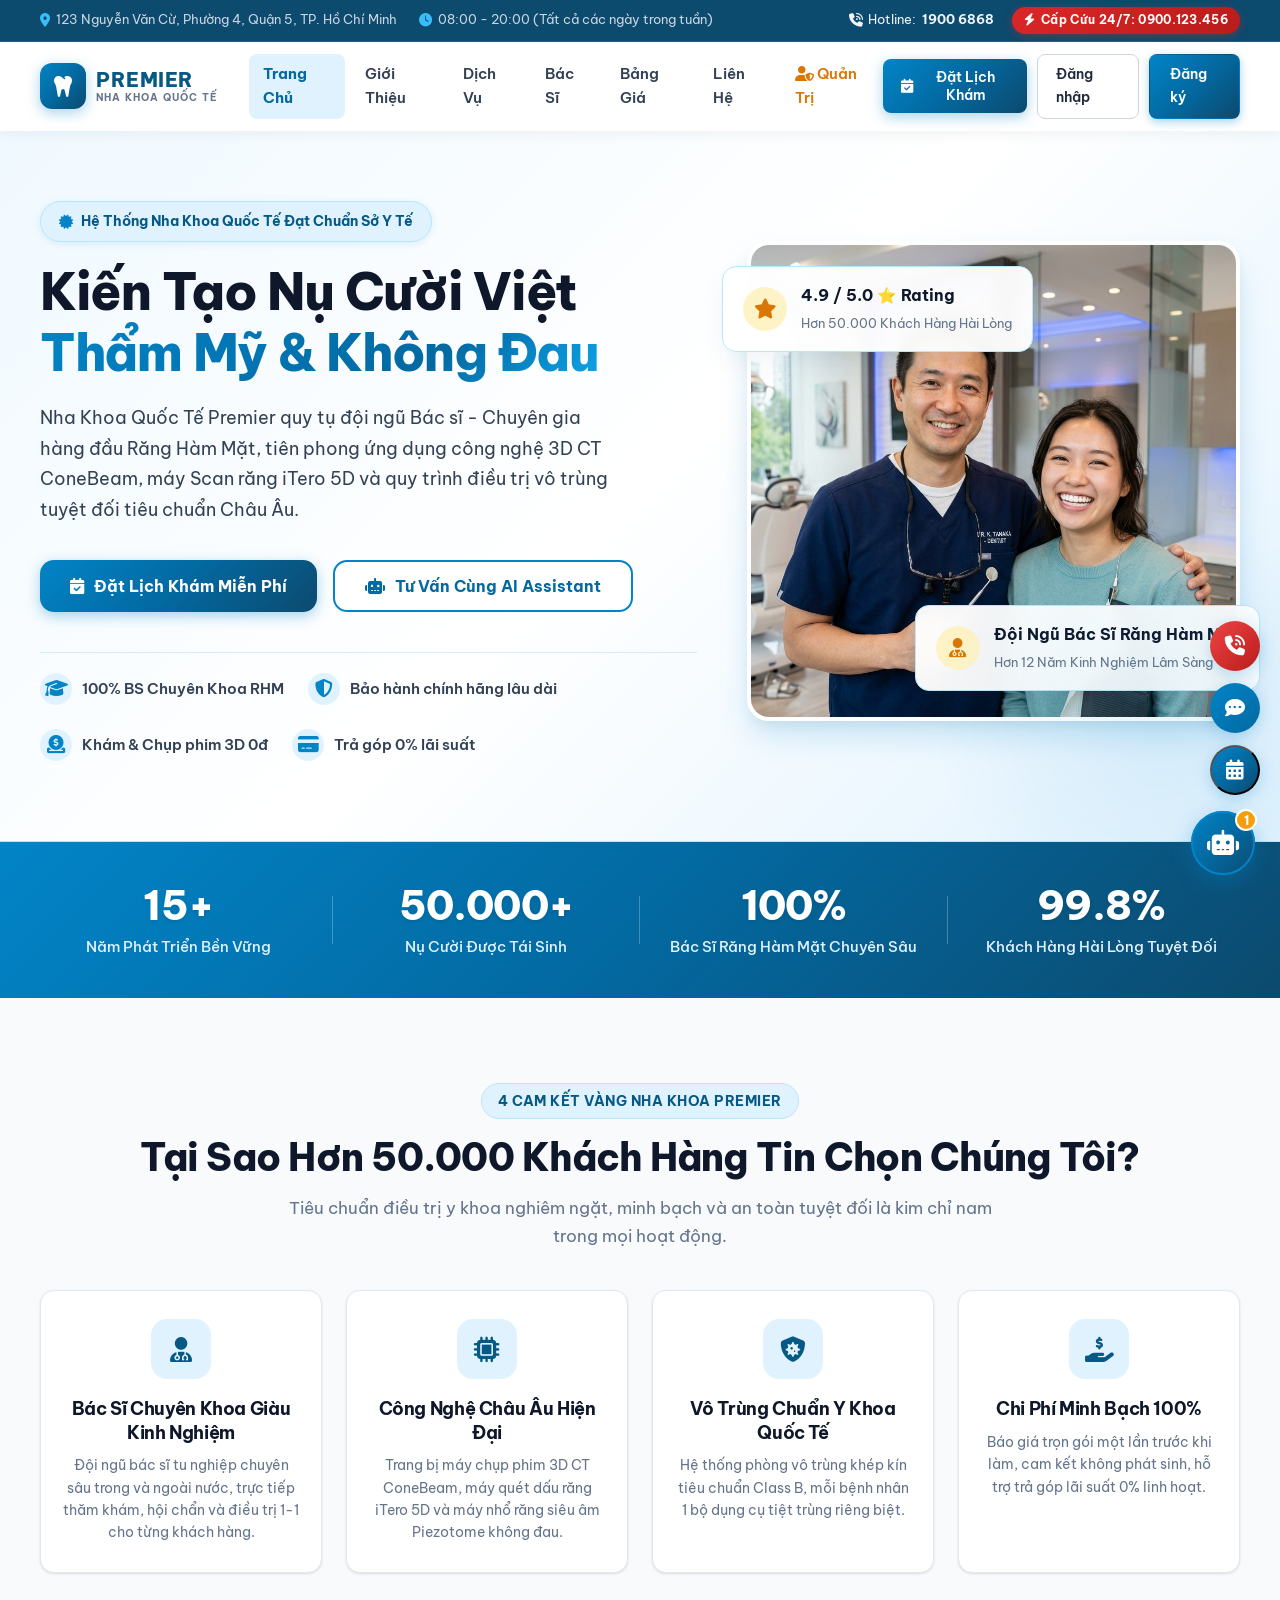
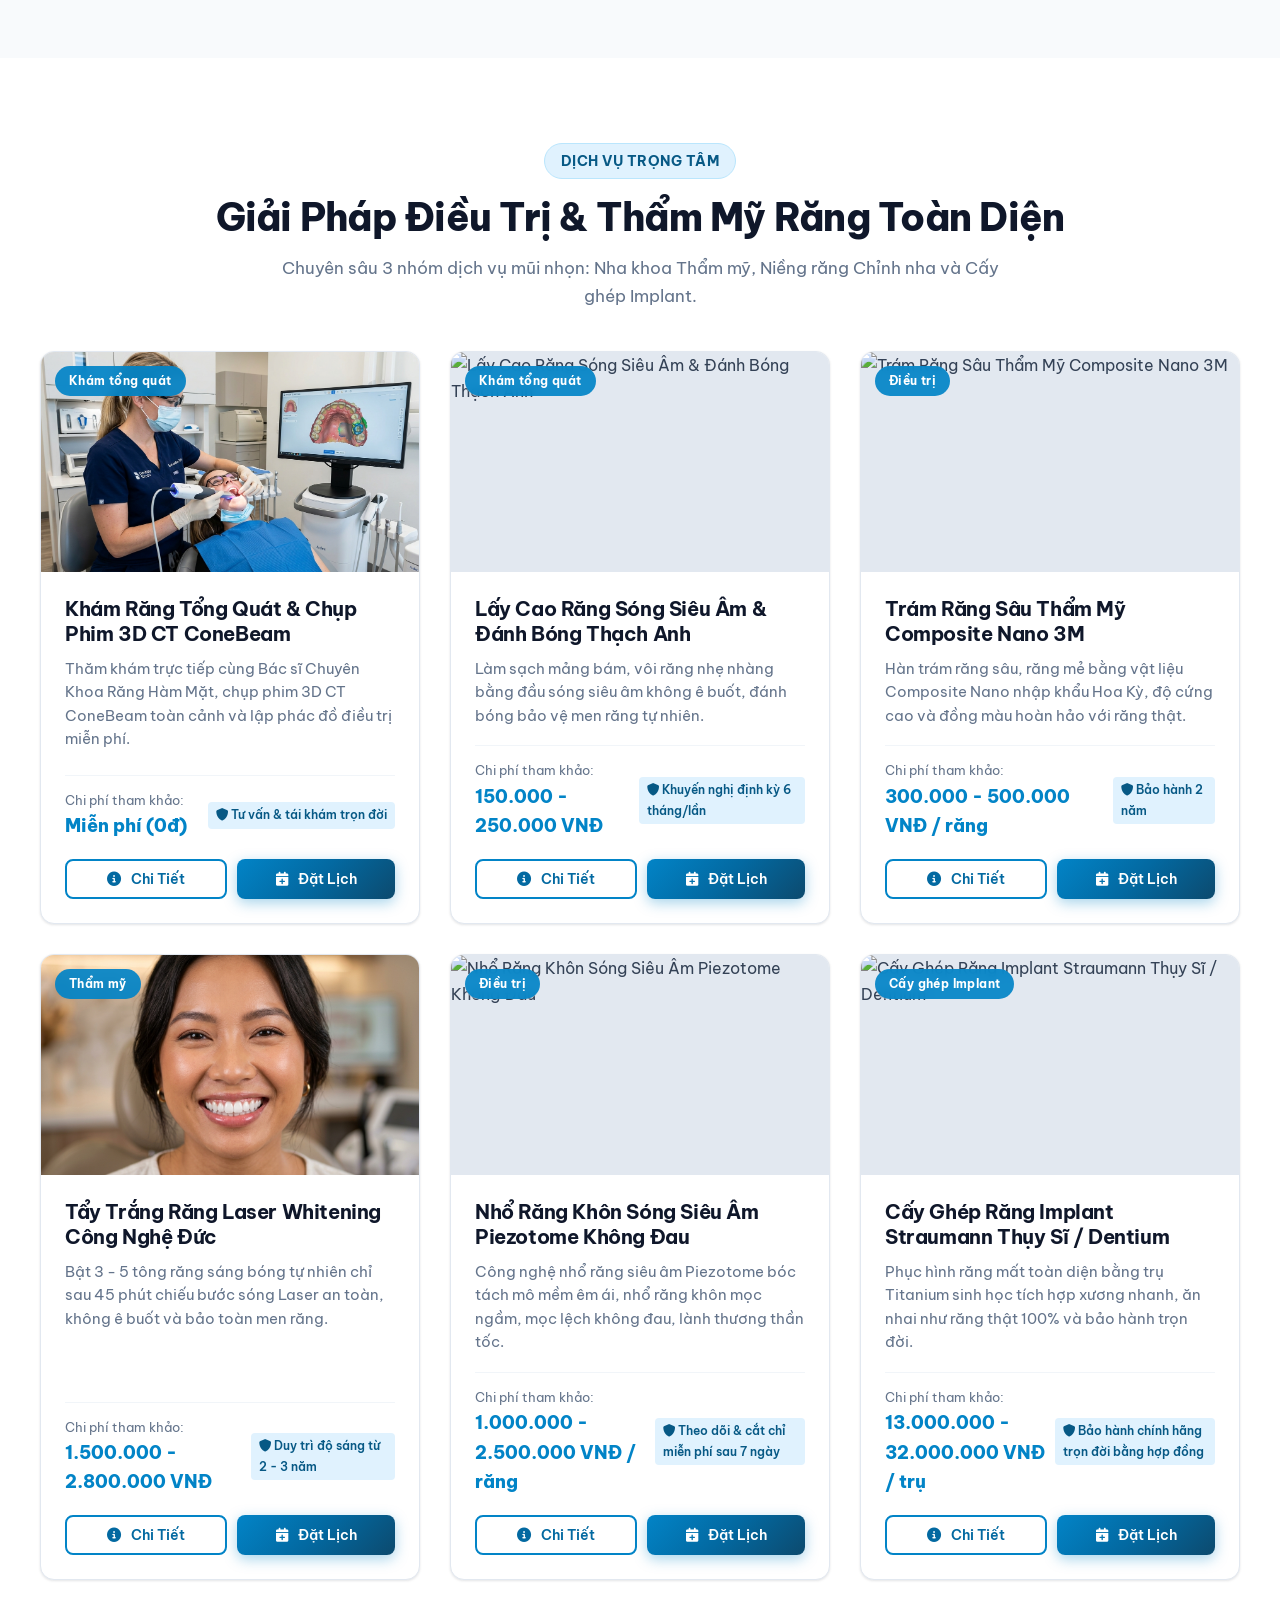
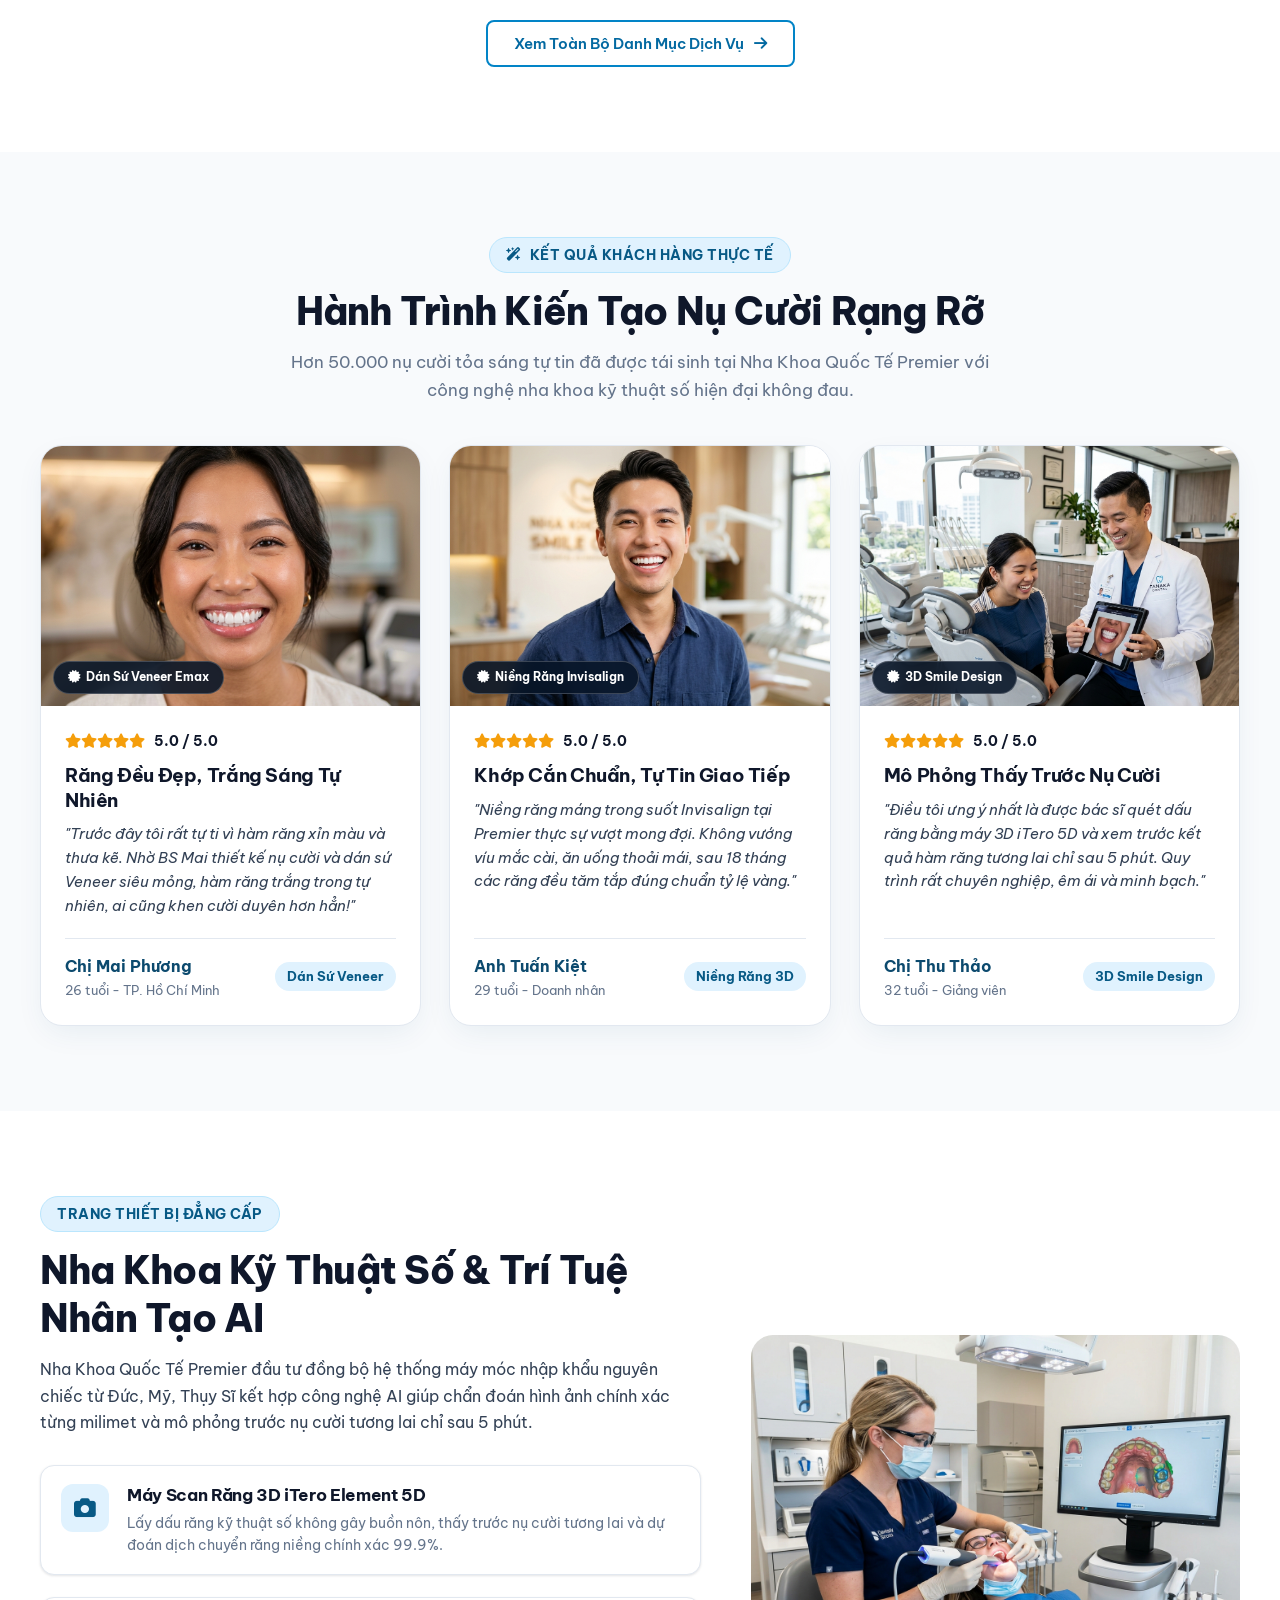
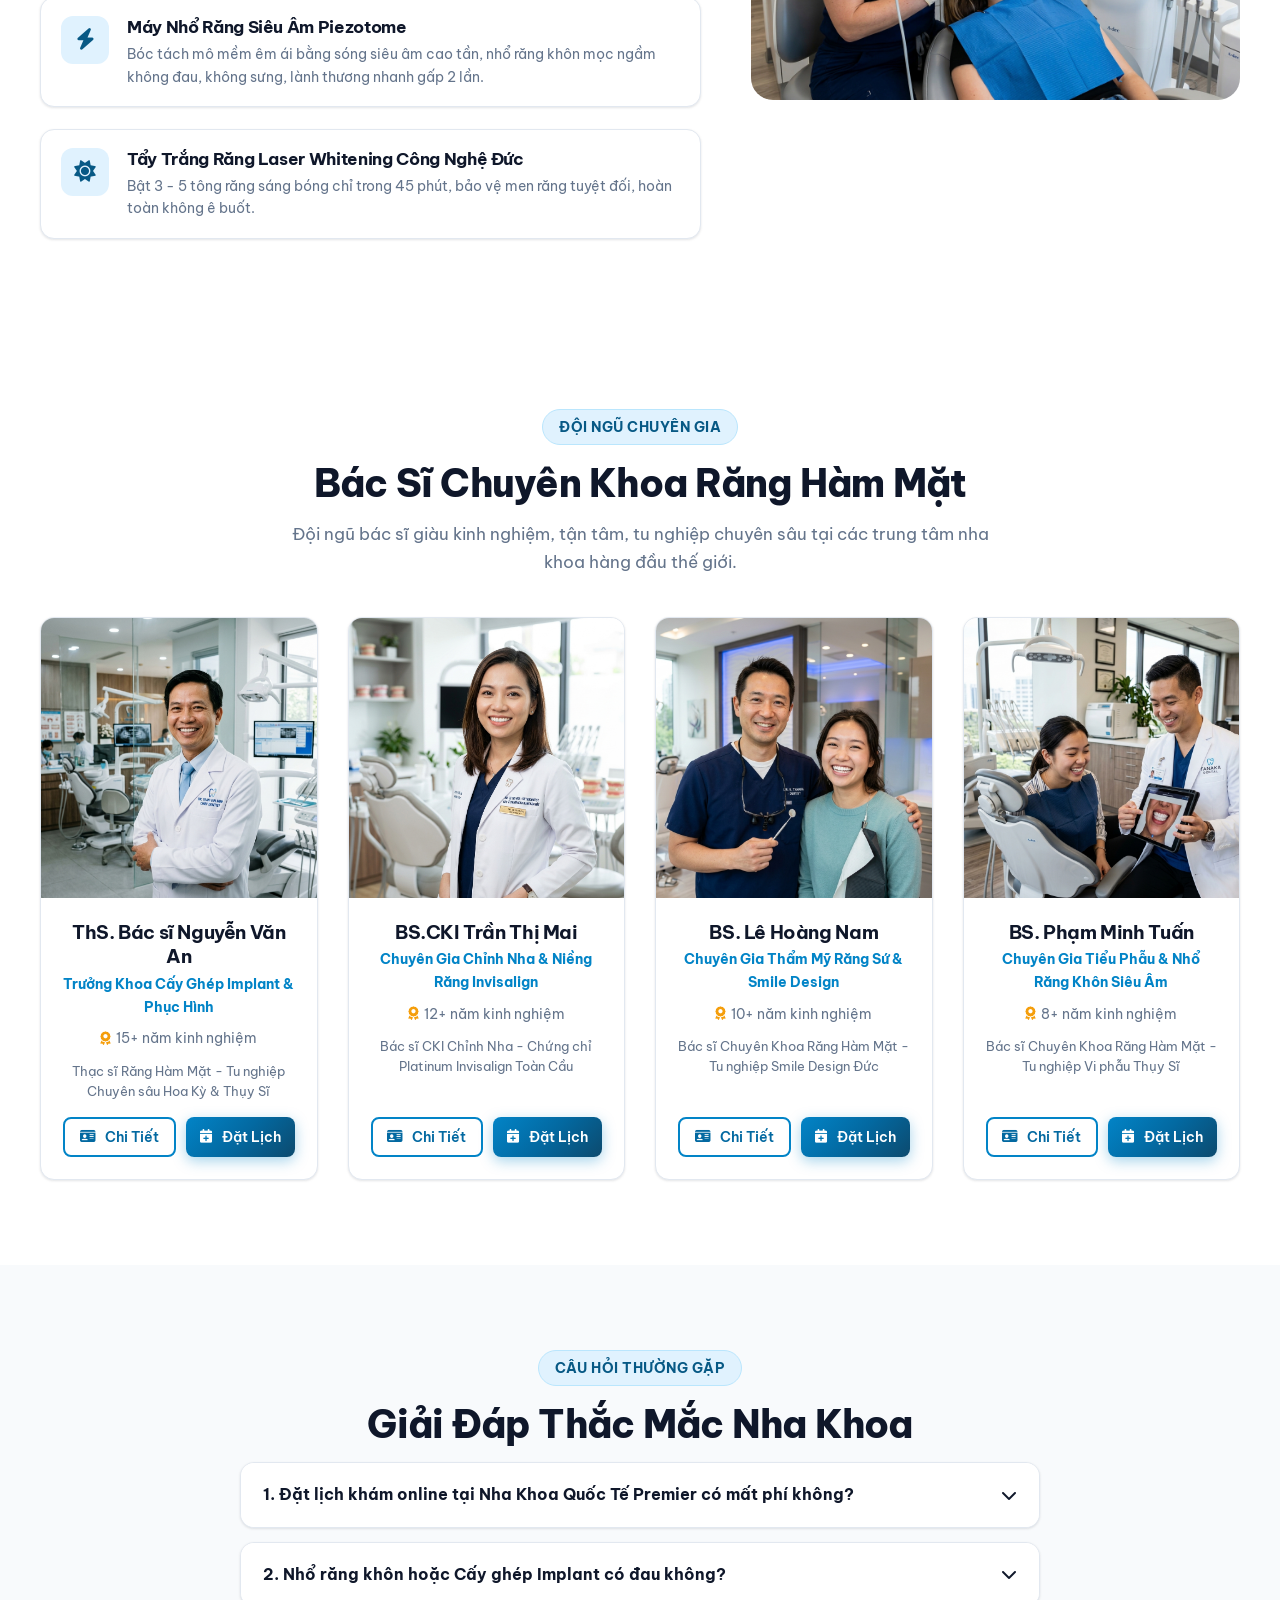
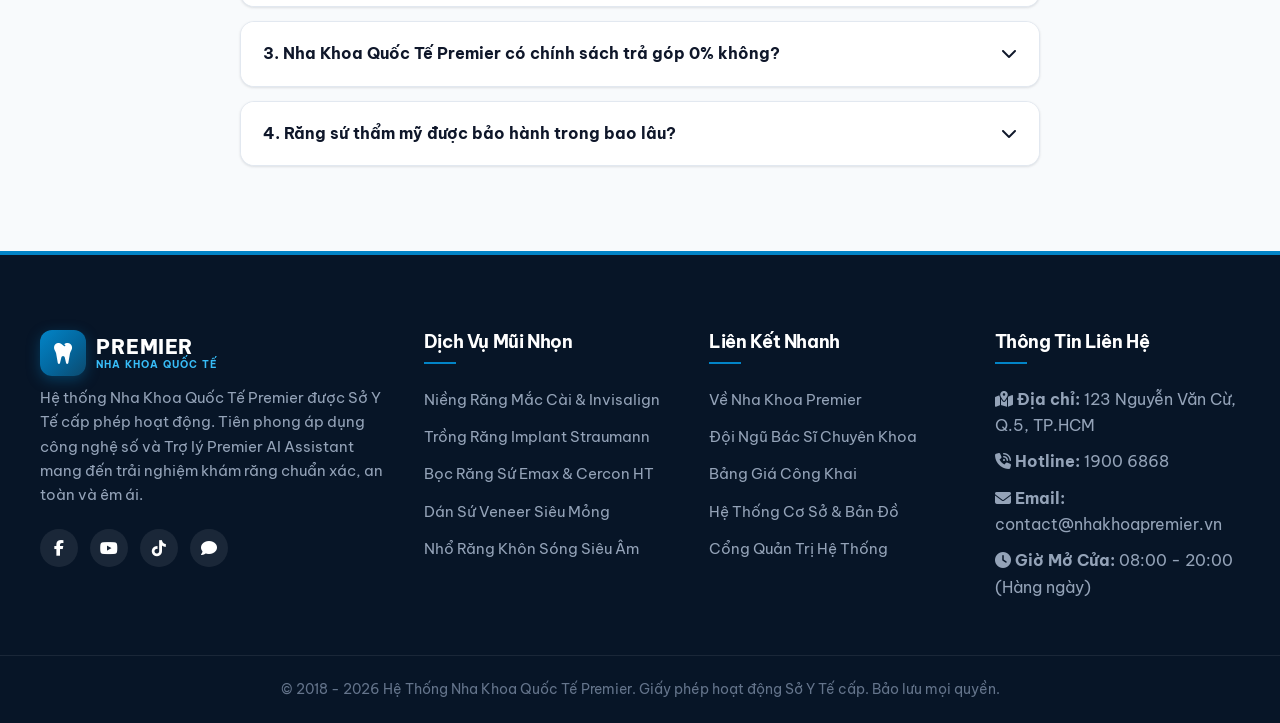
==== commit ad6c11c1: "feat: cap nhat toan bo source code he thong nha khoa, AI Chatbot, tai lieu va slide bao cao" ====
--- a/index.html
+++ b/index.html
@@ -3,8 +3,8 @@
 <head>
     <meta charset="UTF-8">
     <meta name="viewport" content="width=device-width, initial-scale=1.0">
-    <title>Nha Khoa Quốc Tế Premier - Chăm Sóc Nụ Cười Công Nghệ Cao AI</title>
-    <meta name="description" content="Nha Khoa Quốc Tế Premier - Hệ thống nha khoa công nghệ cao hàng đầu Việt Nam tích hợp Trợ lý AI Assistant. Khám răng, Niềng răng, Implant, Răng sứ thẩm mỹ.">
+    <title>Nha Khoa Quốc Tế Premier - Chăm Sóc Nụ Cười, Kiến Tạo Tự Tin</title>
+    <meta name="description" content="Nha Khoa Quốc Tế Premier - Hệ thống nha khoa công nghệ cao hàng đầu. Bác sĩ chuyên khoa Răng Hàm Mặt giàu kinh nghiệm. Niềng răng, Cấy ghép Implant, Răng sứ thẩm mỹ chuẩn quốc tế, không đau.">
     <link rel="preconnect" href="https://fonts.googleapis.com">
     <link rel="preconnect" href="https://fonts.gstatic.com" crossorigin>
     <link href="https://fonts.googleapis.com/css2?family=Be+Vietnam+Pro:ital,wght@0,300;0,400;0,500;0,600;0,700;0,800;1,300;1,400;1,600;1,700&family=Inter:wght@300;400;500;600;700;800&family=Plus+Jakarta+Sans:wght@300;400;500;600;700;800&display=swap" rel="stylesheet">
@@ -18,8 +18,8 @@
         <div class="top-bar">
             <div class="container top-bar-inner">
                 <div class="top-info">
-                    <span><i class="fa-solid fa-location-dot"></i> 123 Nguyễn Văn Cừ, Q.5, TP.HCM</span>
-                    <span><i class="fa-solid fa-clock"></i> 08:00 - 20:00 (Tất cả các ngày)</span>
+                    <span><i class="fa-solid fa-location-dot"></i> 123 Nguyễn Văn Cừ, Phường 4, Quận 5, TP. Hồ Chí Minh</span>
+                    <span><i class="fa-solid fa-clock"></i> 08:00 - 20:00 (Tất cả các ngày trong tuần)</span>
                 </div>
                 <div class="top-contact">
                     <a href="tel:19006868"><i class="fa-solid fa-phone-volume"></i> Hotline: <strong>1900 6868</strong></a>
@@ -49,9 +49,15 @@
                 </div>
 
                 <div class="nav-actions">
-                    <button class="btn btn-primary" onclick="openBookingModal()">
-                        <i class="fa-solid fa-calendar-check"></i> Đặt Lịch Ngay
+                    <button class="btn btn-primary" onclick="openBookingModal()" style="padding: 9px 18px; font-size: 0.88rem;">
+                        <i class="fa-solid fa-calendar-check"></i> Đặt Lịch Khám
                     </button>
+                    <a href="web/login.php?tab=login" class="btn-nav-login">
+                        Đăng nhập
+                    </a>
+                    <a href="web/login.php?tab=register" class="btn-nav-register">
+                        Đăng ký
+                    </a>
                     <button class="mobile-toggle" onclick="toggleMobileMenu()">
                         <i class="fa-solid fa-bars" id="menuIcon"></i>
                     </button>
@@ -59,6 +65,22 @@
             </div>
         </nav>
     </header>
+
+    <!-- FLOATING CONTACT BAR (QUICK ACTIONS) -->
+    <div class="floating-contact-bar">
+        <a href="tel:19006868" class="float-action-item float-hotline" title="Gọi Hotline 1900 6868">
+            <i class="fa-solid fa-phone-volume"></i>
+            <span class="float-tooltip">Hotline: 1900 6868</span>
+        </a>
+        <a href="https://zalo.me" target="_blank" class="float-action-item float-zalo" title="Chat qua Zalo">
+            <i class="fa-solid fa-comment-dots"></i>
+            <span class="float-tooltip">Tư vấn Zalo 24/7</span>
+        </a>
+        <button class="float-action-item float-booking" onclick="openBookingModal()" title="Đặt Lịch Khám 0đ">
+            <i class="fa-solid fa-calendar-days"></i>
+            <span class="float-tooltip">Đặt lịch khám miễn phí</span>
+        </button>
+    </div>
 
     <!-- MAIN PAGE CONTAINER -->
     <main class="main-content">
@@ -69,13 +91,20 @@
             <div class="hero">
                 <div class="container hero-inner">
                     <div class="hero-content">
-                        <div class="badge-tag"><i class="fa-solid fa-wand-magic-sparkles"></i> Ứng Dụng Công Nghệ AI 3D Hiện Đại</div>
-                        <h1 class="hero-title">Nụ Cười Rạng Rỡ <br><span class="highlight-text">Cuộc Sống Thăng Hoa</span></h1>
-                        <p class="hero-desc">Hệ thống Nha Khoa Quốc Tế Premier Clinic cung cấp giải pháp bọc răng sứ, niềng răng, cấy ghép Implant và thẩm mỹ nụ cười chuẩn Châu Âu với sự trợ giúp của AI Assistant.</p>
+                        <div class="badge-tag">
+                            <i class="fa-solid fa-certificate"></i> Hệ Thống Nha Khoa Quốc Tế Đạt Chuẩn Sở Y Tế
+                        </div>
+                        <h1 class="hero-title">
+                            Kiến Tạo Nụ Cười Việt <br>
+                            <span class="highlight-text">Thẩm Mỹ & Không Đau</span>
+                        </h1>
+                        <p class="hero-desc">
+                            Nha Khoa Quốc Tế Premier quy tụ đội ngũ Bác sĩ - Chuyên gia hàng đầu Răng Hàm Mặt, tiên phong ứng dụng công nghệ 3D CT ConeBeam, máy Scan răng iTero 5D và quy trình điều trị vô trùng tuyệt đối tiêu chuẩn Châu Âu.
+                        </p>
                         
                         <div class="hero-buttons">
                             <button class="btn btn-primary btn-lg" onclick="openBookingModal()">
-                                <i class="fa-solid fa-calendar-days"></i> Đặt Lịch Khám Miễn Phí
+                                <i class="fa-solid fa-calendar-check"></i> Đặt Lịch Khám Miễn Phí
                             </button>
                             <button class="btn btn-outline btn-lg" onclick="openChatbot()">
                                 <i class="fa-solid fa-robot"></i> Tư Vấn Cùng AI Assistant
@@ -84,12 +113,16 @@
 
                         <div class="hero-features">
                             <div class="feature-item">
+                                <i class="fa-solid fa-graduation-cap"></i>
+                                <span>100% BS Chuyên Khoa RHM</span>
+                            </div>
+                            <div class="feature-item">
                                 <i class="fa-solid fa-shield-halved"></i>
-                                <span>Bảo hành trọn đời</span>
+                                <span>Bảo hành chính hãng lâu dài</span>
                             </div>
                             <div class="feature-item">
-                                <i class="fa-solid fa-microscope"></i>
-                                <span>Chụp X-quang 3D Miễn Phí</span>
+                                <i class="fa-solid fa-circle-dollar-to-slot"></i>
+                                <span>Khám & Chụp phim 3D 0đ</span>
                             </div>
                             <div class="feature-item">
                                 <i class="fa-solid fa-credit-card"></i>
@@ -99,19 +132,19 @@
                     </div>
 
                     <div class="hero-image-wrapper">
-                        <img src="https://images.unsplash.com/photo-1629909613654-28e377c37b09?w=800&auto=format&fit=crop&q=80" alt="Nha Khoa Premier" class="hero-img">
+                        <img src="assets/images/hero-dentist-smile.jpg" alt="Bác sĩ Nha Khoa Quốc Tế Premier và nụ cười rạng rỡ của khách hàng" class="hero-img">
                         <div class="hero-card float-card-1">
                             <div class="icon-circle"><i class="fa-solid fa-star"></i></div>
                             <div>
-                                <strong>4.9 / 5.0 Rating</strong>
-                                <span>Hơn 25.000 Khách Hàng Hài Lòng</span>
+                                <strong>4.9 / 5.0 ⭐ Rating</strong>
+                                <span>Hơn 50.000 Khách Hàng Hài Lòng</span>
                             </div>
                         </div>
                         <div class="hero-card float-card-2">
-                            <div class="icon-circle green"><i class="fa-solid fa-user-doctor"></i></div>
+                            <div class="icon-circle"><i class="fa-solid fa-user-doctor"></i></div>
                             <div>
-                                <strong>100% Bác Sĩ CKI & Thạc Sĩ</strong>
-                                <span>Tu nghiệp tại Pháp, Đức, Mỹ</span>
+                                <strong>Đội Ngũ Bác Sĩ Răng Hàm Mặt</strong>
+                                <span>Hơn 12 Năm Kinh Nghiệm Lâm Sàng</span>
                             </div>
                         </div>
                     </div>
@@ -123,19 +156,53 @@
                 <div class="container stats-inner">
                     <div class="stat-box">
                         <h2 class="stat-number">15+</h2>
-                        <p class="stat-label">Năm Kinh Nghiệm</p>
+                        <p class="stat-label">Năm Phát Triển Bền Vững</p>
                     </div>
                     <div class="stat-box">
-                        <h2 class="stat-number">25.000+</h2>
-                        <p class="stat-label">Nụ Cười Được Kiến Tạo</p>
+                        <h2 class="stat-number">50.000+</h2>
+                        <p class="stat-label">Nụ Cười Được Tái Sinh</p>
                     </div>
                     <div class="stat-box">
                         <h2 class="stat-number">100%</h2>
-                        <p class="stat-label">Vô Trùng Chuẩn ISO Class B</p>
+                        <p class="stat-label">Bác Sĩ Răng Hàm Mặt Chuyên Sâu</p>
                     </div>
                     <div class="stat-box">
                         <h2 class="stat-number">99.8%</h2>
-                        <p class="stat-label">Tỷ Lệ Hài Lòng</p>
+                        <p class="stat-label">Khách Hàng Hài Lòng Tuyệt Đối</p>
+                    </div>
+                </div>
+            </div>
+
+            <!-- 4 Cam Kết Vàng Nha Khoa Premier -->
+            <div class="section-padding bg-light">
+                <div class="container">
+                    <div class="section-header text-center">
+                        <span class="sub-badge">4 CAM KẾT VÀNG NHA KHOA PREMIER</span>
+                        <h2 class="section-title">Tại Sao Hơn 50.000 Khách Hàng Tin Chọn Chúng Tôi?</h2>
+                        <p class="section-subtitle">Tiêu chuẩn điều trị y khoa nghiêm ngặt, minh bạch và an toàn tuyệt đối là kim chỉ nam trong mọi hoạt động.</p>
+                    </div>
+
+                    <div class="commitments-grid">
+                        <div class="commitment-card">
+                            <div class="commitment-icon"><i class="fa-solid fa-user-doctor"></i></div>
+                            <h3>Bác Sĩ Chuyên Khoa Giàu Kinh Nghiệm</h3>
+                            <p>Đội ngũ bác sĩ tu nghiệp chuyên sâu trong và ngoài nước, trực tiếp thăm khám, hội chẩn và điều trị 1-1 cho từng khách hàng.</p>
+                        </div>
+                        <div class="commitment-card">
+                            <div class="commitment-icon"><i class="fa-solid fa-microchip"></i></div>
+                            <h3>Công Nghệ Châu Âu Hiện Đại</h3>
+                            <p>Trang bị máy chụp phim 3D CT ConeBeam, máy quét dấu răng iTero 5D và máy nhổ răng siêu âm Piezotome không đau.</p>
+                        </div>
+                        <div class="commitment-card">
+                            <div class="commitment-icon"><i class="fa-solid fa-shield-virus"></i></div>
+                            <h3>Vô Trùng Chuẩn Y Khoa Quốc Tế</h3>
+                            <p>Hệ thống phòng vô trùng khép kín tiêu chuẩn Class B, mỗi bệnh nhân 1 bộ dụng cụ tiệt trùng riêng biệt.</p>
+                        </div>
+                        <div class="commitment-card">
+                            <div class="commitment-icon"><i class="fa-solid fa-hand-holding-dollar"></i></div>
+                            <h3>Chi Phí Minh Bạch 100%</h3>
+                            <p>Báo giá trọn gói một lần trước khi làm, cam kết không phát sinh, hỗ trợ trả góp lãi suất 0% linh hoạt.</p>
+                        </div>
                     </div>
                 </div>
             </div>
@@ -144,9 +211,9 @@
             <div class="section-padding">
                 <div class="container">
                     <div class="section-header text-center">
-                        <span class="sub-badge">DỊCH VỤ NỔI BẬT</span>
-                        <h2 class="section-title">Giải Pháp Chăm Sóc Răng Miệng Toàn Diện</h2>
-                        <p class="section-subtitle">Ứng dụng trang thiết bị y khoa hiện đại hàng đầu thế giới mang lại hiệu quả điều trị vượt trội.</p>
+                        <span class="sub-badge">DỊCH VỤ TRỌNG TÂM</span>
+                        <h2 class="section-title">Giải Pháp Điều Trị & Thẩm Mỹ Răng Toàn Diện</h2>
+                        <p class="section-subtitle">Chuyên sâu 3 nhóm dịch vụ mũi nhọn: Nha khoa Thẩm mỹ, Niềng răng Chỉnh nha và Cấy ghép Implant.</p>
                     </div>
 
                     <div class="services-grid" id="home-services-grid">
@@ -154,47 +221,130 @@
                     </div>
 
                     <div class="text-center margin-top-lg">
-                        <button class="btn btn-outline" onclick="switchNav('services')">Xem Tất Cả Dịch Vụ <i class="fa-solid fa-arrow-right"></i></button>
-                    </div>
-                </div>
-            </div>
-
-            <!-- Why Choose Us / Technology -->
-            <div class="bg-light section-padding">
+                        <button class="btn btn-outline" onclick="switchNav('services')">
+                            Xem Toàn Bộ Danh Mục Dịch Vụ <i class="fa-solid fa-arrow-right"></i>
+                        </button>
+                    </div>
+                </div>
+            </div>
+
+            <!-- Smile Transformation & Real Patient Smiles Showcase -->
+            <div class="section-padding bg-light">
+                <div class="container">
+                    <div class="section-header text-center">
+                        <span class="sub-badge"><i class="fa-solid fa-wand-magic-sparkles"></i> KẾT QUẢ KHÁCH HÀNG THỰC TẾ</span>
+                        <h2 class="section-title">Hành Trình Kiến Tạo Nụ Cười Rạng Rỡ</h2>
+                        <p class="section-subtitle">Hơn 50.000 nụ cười tỏa sáng tự tin đã được tái sinh tại Nha Khoa Quốc Tế Premier với công nghệ nha khoa kỹ thuật số hiện đại không đau.</p>
+                    </div>
+
+                    <div class="smile-grid">
+                        <div class="smile-card">
+                            <div class="smile-thumb">
+                                <img src="assets/images/smile-woman.jpg" alt="Kết quả bọc răng sứ thẩm mỹ Emax" loading="lazy">
+                                <span class="smile-badge"><i class="fa-solid fa-certificate"></i> Dán Sứ Veneer Emax</span>
+                            </div>
+                            <div class="smile-body">
+                                <div class="smile-stars">
+                                    <i class="fa-solid fa-star"></i><i class="fa-solid fa-star"></i><i class="fa-solid fa-star"></i><i class="fa-solid fa-star"></i><i class="fa-solid fa-star"></i>
+                                    <span style="font-weight:700; color:var(--dark); margin-left:6px;">5.0 / 5.0</span>
+                                </div>
+                                <h3 class="smile-title">Răng Đều Đẹp, Trắng Sáng Tự Nhiên</h3>
+                                <p class="smile-quote">"Trước đây tôi rất tự ti vì hàm răng xỉn màu và thưa kẽ. Nhờ BS Mai thiết kế nụ cười và dán sứ Veneer siêu mỏng, hàm răng trắng trong tự nhiên, ai cũng khen cười duyên hơn hẳn!"</p>
+                                <div class="smile-patient-info">
+                                    <div>
+                                        <span class="patient-name">Chị Mai Phương</span>
+                                        <span style="font-size:0.8rem; color:var(--muted); display:block;">26 tuổi - TP. Hồ Chí Minh</span>
+                                    </div>
+                                    <span class="patient-tag">Dán Sứ Veneer</span>
+                                </div>
+                            </div>
+                        </div>
+
+                        <div class="smile-card">
+                            <div class="smile-thumb">
+                                <img src="assets/images/smile-man.jpg" alt="Kết quả niềng răng trong suốt Invisalign" loading="lazy">
+                                <span class="smile-badge"><i class="fa-solid fa-certificate"></i> Niềng Răng Invisalign</span>
+                            </div>
+                            <div class="smile-body">
+                                <div class="smile-stars">
+                                    <i class="fa-solid fa-star"></i><i class="fa-solid fa-star"></i><i class="fa-solid fa-star"></i><i class="fa-solid fa-star"></i><i class="fa-solid fa-star"></i>
+                                    <span style="font-weight:700; color:var(--dark); margin-left:6px;">5.0 / 5.0</span>
+                                </div>
+                                <h3 class="smile-title">Khớp Cắn Chuẩn, Tự Tin Giao Tiếp</h3>
+                                <p class="smile-quote">"Niềng răng máng trong suốt Invisalign tại Premier thực sự vượt mong đợi. Không vướng víu mắc cài, ăn uống thoải mái, sau 18 tháng các răng đều tăm tắp đúng chuẩn tỷ lệ vàng."</p>
+                                <div class="smile-patient-info">
+                                    <div>
+                                        <span class="patient-name">Anh Tuấn Kiệt</span>
+                                        <span style="font-size:0.8rem; color:var(--muted); display:block;">29 tuổi - Doanh nhân</span>
+                                    </div>
+                                    <span class="patient-tag">Niềng Răng 3D</span>
+                                </div>
+                            </div>
+                        </div>
+
+                        <div class="smile-card">
+                            <div class="smile-thumb">
+                                <img src="assets/images/doctor-consult.jpg" alt="Tư vấn và thiết kế nụ cười 3D Smile Design" loading="lazy">
+                                <span class="smile-badge"><i class="fa-solid fa-certificate"></i> 3D Smile Design</span>
+                            </div>
+                            <div class="smile-body">
+                                <div class="smile-stars">
+                                    <i class="fa-solid fa-star"></i><i class="fa-solid fa-star"></i><i class="fa-solid fa-star"></i><i class="fa-solid fa-star"></i><i class="fa-solid fa-star"></i>
+                                    <span style="font-weight:700; color:var(--dark); margin-left:6px;">5.0 / 5.0</span>
+                                </div>
+                                <h3 class="smile-title">Mô Phỏng Thấy Trước Nụ Cười</h3>
+                                <p class="smile-quote">"Điều tôi ưng ý nhất là được bác sĩ quét dấu răng bằng máy 3D iTero 5D và xem trước kết quả hàm răng tương lai chỉ sau 5 phút. Quy trình rất chuyên nghiệp, êm ái và minh bạch."</p>
+                                <div class="smile-patient-info">
+                                    <div>
+                                        <span class="patient-name">Chị Thu Thảo</span>
+                                        <span style="font-size:0.8rem; color:var(--muted); display:block;">32 tuổi - Giảng viên</span>
+                                    </div>
+                                    <span class="patient-tag">3D Smile Design</span>
+                                </div>
+                            </div>
+                        </div>
+                    </div>
+                </div>
+            </div>
+
+            <!-- Technology & Why Choose Us -->
+            <div class="section-padding">
                 <div class="container">
                     <div class="tech-grid">
                         <div class="tech-content">
-                            <span class="sub-badge">CÔNG NGHỆ ĐỘT PHÁ</span>
-                            <h2 class="section-title">Nha Khoa Kỹ Thuật Số Tích Hợp Trí Tuệ Nhân Tạo</h2>
-                            <p class="desc-text">Nha Khoa Premier tiên phong ứng dụng trí tuệ nhân tạo (AI) trong phân tích phim X-quang Panorama và mô phỏng nụ cười Smile Design 3D, giúp khách hàng thấy trước kết quả chỉ sau 5 phút.</p>
+                            <span class="sub-badge">TRANG THIẾT BỊ ĐẲNG CẤP</span>
+                            <h2 class="section-title">Nha Khoa Kỹ Thuật Số & Trí Tuệ Nhân Tạo AI</h2>
+                            <p class="desc-text">
+                                Nha Khoa Quốc Tế Premier đầu tư đồng bộ hệ thống máy móc nhập khẩu nguyên chiếc từ Đức, Mỹ, Thụy Sĩ kết hợp công nghệ AI giúp chẩn đoán hình ảnh chính xác từng milimet và mô phỏng trước nụ cười tương lai chỉ sau 5 phút.
+                            </p>
 
                             <div class="tech-list">
                                 <div class="tech-item">
                                     <div class="tech-icon"><i class="fa-solid fa-camera"></i></div>
                                     <div>
                                         <h4>Máy Scan Răng 3D iTero Element 5D</h4>
-                                        <p>Lấy dấu răng kỹ thuật số không gây buồn nôn, dự đoán dịch chuyển răng niềng chính xác 99.9%.</p>
+                                        <p>Lấy dấu răng kỹ thuật số không gây buồn nôn, thấy trước nụ cười tương lai và dự đoán dịch chuyển răng niềng chính xác 99.9%.</p>
                                     </div>
                                 </div>
                                 <div class="tech-item">
                                     <div class="tech-icon"><i class="fa-solid fa-bolt"></i></div>
                                     <div>
                                         <h4>Máy Nhổ Răng Siêu Âm Piezotome</h4>
-                                        <p>Bóc tách mô mềm êm ái, nhổ răng khôn mọc ngầm không đau, lành thương nhanh gấp 2 lần.</p>
+                                        <p>Bóc tách mô mềm êm ái bằng sóng siêu âm cao tần, nhổ răng khôn mọc ngầm không đau, không sưng, lành thương nhanh gấp 2 lần.</p>
                                     </div>
                                 </div>
                                 <div class="tech-item">
                                     <div class="tech-icon"><i class="fa-solid fa-sun"></i></div>
                                     <div>
-                                        <h4>Tẩy Trắng Răng Laser Flash Công Nghệ Đức</h4>
-                                        <p>Bật 3 - 5 tông răng chỉ trong 45 phút, bảo vệ men răng tuyệt đối, không ê buốt.</p>
+                                        <h4>Tẩy Trắng Răng Laser Whitening Công Nghệ Đức</h4>
+                                        <p>Bật 3 - 5 tông răng sáng bóng chỉ trong 45 phút, bảo vệ men răng tuyệt đối, hoàn toàn không ê buốt.</p>
                                     </div>
                                 </div>
                             </div>
                         </div>
 
                         <div class="tech-img-box">
-                            <img src="https://images.unsplash.com/photo-1588776814546-1ffcf47267a5?w=800&auto=format&fit=crop&q=80" alt="Công nghệ nha khoa" class="rounded-img shadow-lg">
+                            <img src="assets/images/dental-tech-scanner.jpg" alt="Bác sĩ sử dụng máy Scan răng 3D kỹ thuật số tại Nha Khoa Quốc Tế Premier" class="rounded-img shadow-lg">
                         </div>
                     </div>
                 </div>
@@ -204,9 +354,9 @@
             <div class="section-padding">
                 <div class="container">
                     <div class="section-header text-center">
-                        <span class="sub-badge">ĐỘI NGŨ Y BÁC SĨ</span>
-                        <h2 class="section-title">Chuyên Gia Hàng Đầu Răng Hàm Mặt</h2>
-                        <p class="section-subtitle">Đội ngũ bác sĩ thạc sĩ, CKI giàu kinh nghiệm, tâm huyết và luôn coi bệnh nhân như người thân.</p>
+                        <span class="sub-badge">ĐỘI NGŨ CHUYÊN GIA</span>
+                        <h2 class="section-title">Bác Sĩ Chuyên Khoa Răng Hàm Mặt</h2>
+                        <p class="section-subtitle">Đội ngũ bác sĩ giàu kinh nghiệm, tận tâm, tu nghiệp chuyên sâu tại các trung tâm nha khoa hàng đầu thế giới.</p>
                     </div>
 
                     <div class="doctors-grid" id="home-doctors-grid">
@@ -226,41 +376,41 @@
                     <div class="faq-container">
                         <div class="faq-item">
                             <div class="faq-question" onclick="toggleFaq(this)">
-                                <span>1. Đặt lịch khám online có mất phí không?</span>
+                                <span>1. Đặt lịch khám online tại Nha Khoa Quốc Tế Premier có mất phí không?</span>
                                 <i class="fa-solid fa-chevron-down"></i>
                             </div>
                             <div class="faq-answer">
-                                <p>Hoàn toàn MIỄN PHÍ. Khách hàng đặt lịch hẹn online sẽ được miễn phí 100% chi phí thăm khám lâm sàng và chụp phim X-quang Panorama toàn cảnh.</p>
+                                <p>Hoàn toàn MIỄN PHÍ. Khách hàng đặt lịch hẹn online sẽ được miễn phí 100% chi phí thăm khám lâm sàng cùng Bác sĩ chuyên khoa và chụp phim X-quang 3D CT ConeBeam toàn cảnh.</p>
                             </div>
                         </div>
 
                         <div class="faq-item">
                             <div class="faq-question" onclick="toggleFaq(this)">
-                                <span>2. Niềng răng hoặc Cấy ghép Implant có đau không?</span>
+                                <span>2. Nhổ răng khôn hoặc Cấy ghép Implant có đau không?</span>
                                 <i class="fa-solid fa-chevron-down"></i>
                             </div>
                             <div class="faq-answer">
-                                <p>Với công nghệ sóng siêu âm Piezotome và kỹ thuật gây tê cục bộ không đau chuẩn Châu Âu, quy trình diễn ra nhẹ nhàng, êm ái, hạn chế tối đa xâm lấn.</p>
+                                <p>Với máy phẫu thuật sóng siêu âm Piezotome và kỹ thuật gây tê cục bộ vi điểm chuẩn Châu Âu, quy trình diễn ra nhẹ nhàng, êm ái, bảo toàn tối đa xương ổ răng và không gây đau đớn.</p>
                             </div>
                         </div>
 
                         <div class="faq-item">
                             <div class="faq-question" onclick="toggleFaq(this)">
-                                <span>3. Phòng khám có hỗ trợ trả góp 0% lãi suất không?</span>
+                                <span>3. Nha Khoa Quốc Tế Premier có chính sách trả góp 0% không?</span>
                                 <i class="fa-solid fa-chevron-down"></i>
                             </div>
                             <div class="faq-answer">
-                                <p>Có! Premier Clinic hỗ trợ trả góp 0% lãi suất cho các dịch vụ Niềng răng và Cấy ghép Implant thông qua thẻ tín dụng hơn 25 ngân hàng. Chỉ cần trả trước từ 30%.</p>
+                                <p>Có! Chúng tôi liên kết cùng hơn 25 ngân hàng hỗ trợ trả góp 0% lãi suất cho các dịch vụ Niềng răng và Cấy ghép Implant. Khách hàng chỉ cần thanh toán trước từ 30%.</p>
                             </div>
                         </div>
 
                         <div class="faq-item">
                             <div class="faq-question" onclick="toggleFaq(this)">
-                                <span>4. Bọc răng sứ được bảo hành trong bao lâu?</span>
+                                <span>4. Răng sứ thẩm mỹ được bảo hành trong bao lâu?</span>
                                 <i class="fa-solid fa-chevron-down"></i>
                             </div>
                             <div class="faq-answer">
-                                <p>Răng toàn sứ Cercon HT, Emax, Lava Ultimate được bảo hành chính hãng bằng thẻ QR Code điện tử từ 10 đến 15 năm đối với tất cả các trường hợp sứt vỡ do kỹ thuật.</p>
+                                <p>Các dòng răng toàn sứ chính hãng cao cấp (Cercon HT, Emax, Lava Plus...) được cấp thẻ bảo hành điện tử chính hãng từ 10 năm đến trọn đời với mã QR Code tra cứu trên toàn cầu.</p>
                             </div>
                         </div>
                     </div>
@@ -272,41 +422,394 @@
         <section id="about-section" class="page-section">
             <div class="page-header">
                 <div class="container">
-                    <h1>Giới Thiệu Về Nha Khoa Premier</h1>
-                    <p>Hành trình 15 năm kiến tạo hơn 25.000 nụ cười tự tin và rạng rỡ</p>
+                    <div style="font-size: 0.85rem; font-weight: 600; color: #bae6fd; margin-bottom: 8px; text-transform: uppercase; letter-spacing: 1px;">
+                        <a href="#home" onclick="switchNav('home')" style="color: #bae6fd; text-decoration: none;">Trang Chủ</a> &nbsp;/&nbsp; <span style="color: #ffffff;">Giới Thiệu Phòng Khám</span>
+                    </div>
+                    <h1>Hệ Thống Nha Khoa Quốc Tế Premier</h1>
+                    <p>Hơn 15 năm kiến tạo nụ cười hoàn mỹ – Tiên phong công nghệ kỹ thuật số không đau chuẩn y khoa Quốc Tế</p>
                 </div>
             </div>
 
             <div class="section-padding">
                 <div class="container">
+
+                    <!-- Key Metrics Strip -->
+                    <div class="about-stats-grid">
+                        <div class="about-stat-card">
+                            <div class="stat-icon"><i class="fa-solid fa-award"></i></div>
+                            <h3>15+</h3>
+                            <p>Năm Đồng Hành</p>
+                            <small>Thương hiệu y khoa uy tín từ 2011</small>
+                        </div>
+                        <div class="about-stat-card">
+                            <div class="stat-icon"><i class="fa-solid fa-face-smile-beam"></i></div>
+                            <h3>50.000+</h3>
+                            <p>Nụ Cười Tái Sinh</p>
+                            <small>Hài lòng tuyệt đối về thẩm mỹ & khớp cắn</small>
+                        </div>
+                        <div class="about-stat-card">
+                            <div class="stat-icon"><i class="fa-solid fa-user-doctor"></i></div>
+                            <h3>100%</h3>
+                            <p>Bác Sĩ CKI & Thạc Sĩ</p>
+                            <small>Đại học Y Dược, tu nghiệp Pháp - Hoa Kỳ</small>
+                        </div>
+                        <div class="about-stat-card">
+                            <div class="stat-icon"><i class="fa-solid fa-shield-heart"></i></div>
+                            <h3>0 VNĐ</h3>
+                            <p>Khám & Chụp Phim 3D</p>
+                            <small>Minh bạch chi phí 100% trước điều trị</small>
+                        </div>
+                    </div>
+
+                    <!-- Story & Heritage Section -->
                     <div class="about-grid">
                         <div class="about-text">
-                            <span class="sub-badge">VỀ CHÚNG TÔI</span>
-                            <h2>Tiêu Chuẩn Nha Khoa Quốc Tế Hàng Đầu TP. Hồ Chí Minh</h2>
-                            <p>Được thành lập từ năm 2011, **Nha Khoa Quốc Tế Premier Clinic** tự hào là địa chỉ nha khoa uy tín, đáp ứng các tiêu chuẩn khắt khe nhất của Bộ Y tế và Liên minh Châu Âu (EU).</p>
-                            <p>Chúng tôi đầu tư đồng bộ hệ thống phòng điều trị vô trùng Class B, máy chụp CT Cone Beam 3D, máy nhổ răng siêu âm Piezotome và máy scan răng iTero Element 5D.</p>
+                            <span class="sub-badge"><i class="fa-solid fa-tooth"></i> VỀ CHÚNG TÔI</span>
+                            <h2>Hệ Thống Nha Khoa Uy Tín Hàng Đầu Đạt Chuẩn Sở Y Tế</h2>
+                            <p>Được thành lập từ năm 2011, <strong>Nha Khoa Quốc Tế Premier (Premier Dental Clinic)</strong> tự hào là một trong những trung tâm điều trị và phục hình thẩm mỹ nụ cười hàng đầu Việt Nam được Sở Y Tế TP.HCM cấp giấy phép hoạt động chính quy số <strong>08925/HCM-GPHĐ</strong>.</p>
+                            <p>Chúng tôi thấu hiểu rằng nha khoa không đơn thuần chỉ là điều trị bệnh lý răng miệng mà còn là hành trình phục hồi sự tự tin, sức khỏe tiêu hóa và nét đẹp thẩm mỹ cho từng khách hàng. Với phương châm <em>"Bảo tồn tối đa răng thật – Điều trị nhẹ nhàng, không đau đớn"</em>, Premier Dental luôn đặt lợi ích và sự an tâm của khách hàng làm trọng tâm trong mọi phác đồ.</p>
+                            <p>Tại Premier, 100% Bác sĩ trực tiếp điều trị đều tốt nghiệp chuyên khoa Răng Hàm Mặt, có trên 10 năm kinh nghiệm lâm sàng và liên tục tu nghiệp tại các trung tâm đào tạo nha khoa danh tiếng ở Đức, Thụy Sĩ và Hoa Kỳ.</p>
 
                             <div class="values-box">
                                 <div class="val-card">
                                     <i class="fa-solid fa-heart-pulse"></i>
-                                    <h4>Tận Tâm</h4>
-                                    <p>Luôn đặt lợi ích và sức khỏe của bệnh nhân lên hàng đầu.</p>
+                                    <h4>Tận Tâm Như Người Thân</h4>
+                                    <p>Lắng nghe thấu đáo, giải thích cặn kẽ và đồng hành suốt vòng đời nụ cười.</p>
                                 </div>
                                 <div class="val-card">
                                     <i class="fa-solid fa-shield-virus"></i>
-                                    <h4>Vô Trùng tuyệt đối</h4>
-                                    <p>100% dụng cụ hấp tiệt trùng riêng biệt từng bệnh nhân.</p>
+                                    <h4>Vô Trùng Tuyệt Đối Class B</h4>
+                                    <p>Quy trình hấp sấy khép kín Melag (CHLB Đức), mỗi bệnh nhân 1 bộ dụng cụ riêng.</p>
                                 </div>
                                 <div class="val-card">
                                     <i class="fa-solid fa-scale-balanced"></i>
-                                    <h4>Minh Bạch</h4>
-                                    <p>Báo giá rõ ràng, không phát sinh chi phí ngoài hợp đồng.</p>
+                                    <h4>Minh Bạch Chi Phí 100%</h4>
+                                    <p>Báo giá trọn gói trước khi làm, cam kết không phát sinh, bảo hành văn bản.</p>
                                 </div>
                             </div>
                         </div>
 
                         <div class="about-img-group">
-                            <img src="https://images.unsplash.com/photo-1629909615184-74f495363b67?w=800&auto=format&fit=crop&q=80" alt="Cơ sở vật chất nha khoa" class="rounded-img shadow">
+                            <img src="assets/images/doctor-consult.jpg" alt="Bác sĩ chuyên khoa tư vấn kế hoạch điều trị nụ cười tại Nha Khoa Quốc Tế Premier" class="rounded-img shadow">
+                        </div>
+                    </div>
+
+                    <!-- Three Pillars: Vision - Mission - Philosophy -->
+                    <div class="margin-top-lg">
+                        <div class="section-header text-center">
+                            <span class="sub-badge"><i class="fa-solid fa-compass"></i> KIM CHỈ NAM HOẠT ĐỘNG</span>
+                            <h2 class="section-title">Tầm Nhìn, Sứ Mệnh & Triết Lý Y Đức</h2>
+                            <p class="section-subtitle">Định hình tiêu chuẩn điều trị nha khoa hiện đại, nhân văn và trường tồn</p>
+                        </div>
+
+                        <div class="pillars-grid">
+                            <div class="pillar-card">
+                                <div class="pillar-icon-box"><i class="fa-solid fa-eye"></i></div>
+                                <h3>Tầm Nhìn Chiến Lược</h3>
+                                <p>Trở thành hệ thống nha khoa kỹ thuật số điều trị <strong>không đau – thẩm mỹ – an toàn</strong> hàng đầu khu vực, là địa chỉ tin cậy của hàng triệu gia đình Việt và kiều bào trên toàn thế giới khi tìm kiếm giải pháp nụ cười hoàn mỹ.</p>
+                            </div>
+                            <div class="pillar-card highlight">
+                                <div class="pillar-icon-box"><i class="fa-solid fa-hand-holding-heart"></i></div>
+                                <h3>Sứ Mệnh Phụng Sự</h3>
+                                <p>Xóa bỏ nỗi sợ hãi nha khoa bằng công nghệ y khoa tiên tiến nhất. Mang đến dịch vụ chăm sóc răng miệng tiêu chuẩn Châu Âu với mức chi phí hợp lý, minh bạch và chính sách hỗ trợ tài chính tốt nhất cho mọi khách hàng.</p>
+                            </div>
+                            <div class="pillar-card">
+                                <div class="pillar-icon-box"><i class="fa-solid fa-stethoscope"></i></div>
+                                <h3>Triết Lý Điều Trị & Y Đức</h3>
+                                <p><strong>"Bảo tồn tối đa răng thật – Đúng người, đúng bệnh"</strong>. Đội ngũ bác sĩ tuân thủ nghiêm ngặt chuẩn mực y đức: chẩn đoán 1-1 trung thực, phác đồ điều trị cá nhân hóa và tuyệt đối không xâm lấn quá mức chỉ định.</p>
+                            </div>
+                        </div>
+                    </div>
+
+                    <!-- Advanced Technologies & Facilities -->
+                    <div class="margin-top-lg">
+                        <div class="section-header text-center">
+                            <span class="sub-badge"><i class="fa-solid fa-microchip"></i> TRANG THIẾT BỊ ĐẲNG CẤP</span>
+                            <h2 class="section-title">Công Nghệ Kỹ Thuật Số Đột Phá Chuẩn Châu Âu</h2>
+                            <p class="section-subtitle">Đồng bộ 100% trang thiết bị nhập khẩu chính hãng từ Đức, Thụy Sĩ, Ý và Hoa Kỳ</p>
+                        </div>
+
+                        <div class="about-tech-grid">
+                            <div class="about-tech-card">
+                                <div class="about-tech-header">
+                                    <div class="about-tech-icon"><i class="fa-solid fa-x-ray"></i></div>
+                                    <h4>Máy Chụp Phim 3D CT Cone Beam</h4>
+                                </div>
+                                <p>Khảo sát toàn diện cấu trúc xương hàm, hệ thống dây thần kinh và xoang hàm theo không gian 3 chiều với độ phân giải siêu nét, giảm tới 90% lượng tia xạ so với máy X-quang truyền thống.</p>
+                                <div class="tech-badge-list">
+                                    <span class="tech-badge-item">Chụp 10s siêu nhanh</span>
+                                    <span class="tech-badge-item">Độ chính xác milimet</span>
+                                    <span class="tech-badge-item">An toàn tuyệt đối</span>
+                                </div>
+                            </div>
+
+                            <div class="about-tech-card">
+                                <div class="about-tech-header">
+                                    <div class="about-tech-icon"><i class="fa-solid fa-wand-magic-sparkles"></i></div>
+                                    <h4>Máy Quét Dấu Răng 3D iTero 5D</h4>
+                                </div>
+                                <p>Ứng dụng công nghệ quét quang học kỹ thuật số thế hệ mới, thay thế hoàn toàn lấy dấu thạch cao truyền thống. Mô phỏng phác đồ niềng răng và thấy trước nụ cười tương lai chỉ sau 60 giây.</p>
+                                <div class="tech-badge-list">
+                                    <span class="tech-badge-item">Quét dấu quang học 60s</span>
+                                    <span class="tech-badge-item">Tích hợp NIRI phát hiện sâu răng</span>
+                                    <span class="tech-badge-item">Xem trước nụ cười</span>
+                                </div>
+                            </div>
+
+                            <div class="about-tech-card">
+                                <div class="about-tech-header">
+                                    <div class="about-tech-icon"><i class="fa-solid fa-wave-square"></i></div>
+                                    <h4>Máy Nhổ Răng Siêu Âm Piezotome</h4>
+                                </div>
+                                <p>Sử dụng bước sóng siêu âm chọn lọc để phân tách răng khôn mà không làm tổn thương màng xương và mạch máu xung quanh. Quá trình nhổ êm ái, hạn chế tối đa chảy máu và lành thương siêu tốc.</p>
+                                <div class="tech-badge-list">
+                                    <span class="tech-badge-item">Không đau – Không sưng</span>
+                                    <span class="tech-badge-item">Bảo tồn mô mềm</span>
+                                    <span class="tech-badge-item">Hồi phục sau 24h</span>
+                                </div>
+                            </div>
+
+                            <div class="about-tech-card">
+                                <div class="about-tech-header">
+                                    <div class="about-tech-icon"><i class="fa-solid fa-shield-virus"></i></div>
+                                    <h4>Vô Trùng Trung Tâm Melag (Đức)</h4>
+                                </div>
+                                <p>Hệ thống phòng vô trùng 1 chiều khép kín đạt tiêu chuẩn ISO Class B Châu Âu. Mọi dụng cụ đều được sấy tiệt trùng chân không ở 134°C, dán tem chỉ thị màu và niêm phong riêng cho từng bệnh nhân.</p>
+                                <div class="tech-badge-list">
+                                    <span class="tech-badge-item">Chuẩn vô trùng Class B</span>
+                                    <span class="tech-badge-item">Lò hấp Melag CHLB Đức</span>
+                                    <span class="tech-badge-item">Chống lây nhiễm chéo 100%</span>
+                                </div>
+                            </div>
+
+                            <div class="about-tech-card">
+                                <div class="about-tech-header">
+                                    <div class="about-tech-icon"><i class="fa-solid fa-laptop-medical"></i></div>
+                                    <h4>Thiết Kế Nụ Cười Kỹ Thuật Số DSD</h4>
+                                    <p>Phần mềm Digital Smile Design phân tích các tỷ lệ vàng khuôn mặt, cung cười và nhân trắc học của từng bệnh nhân. Giúp thiết kế dáng răng thẩm mỹ tự nhiên, hài hòa và trường tồn với thời gian.</p>
+                                    <div class="tech-badge-list">
+                                        <span class="tech-badge-item">Tỷ lệ vàng nhân trắc học</span>
+                                        <span class="tech-badge-item">Khách hàng duyệt dáng răng trước</span>
+                                        <span class="tech-badge-item">Tự nhiên & sang trọng</span>
+                                    </div>
+                            </div>
+
+                            <div class="about-tech-card">
+                                <div class="about-tech-header">
+                                    <div class="about-tech-icon"><i class="fa-solid fa-chair"></i></div>
+                                    <h4>Ghế Nha Khoa Thông Minh Stern Weber</h4>
+                                </div>
+                                <p>Dòng ghế phẫu thuật cao cấp nhập khẩu nguyên chiếc từ Italia với đệm êm ái nâng đỡ cột sống, tích hợp màn hình HD hiển thị phim chụp trực tiếp và hệ thống tự khử khuẩn đường ống nước tự động.</p>
+                                <div class="tech-badge-list">
+                                    <span class="tech-badge-item">Nhập khẩu chính hãng Italia</span>
+                                    <span class="tech-badge-item">Tự khử trùng đường ống</span>
+                                    <span class="tech-badge-item">Trải nghiệm êm ái tối đa</span>
+                                </div>
+                            </div>
+                        </div>
+                    </div>
+
+                    <!-- 15-Year Milestone Journey -->
+                    <div class="margin-top-lg">
+                        <div class="section-header text-center">
+                            <span class="sub-badge"><i class="fa-solid fa-clock-rotate-left"></i> CHẶNG ĐƯỜNG PHÁT TRIỂN</span>
+                            <h2 class="section-title">Hành Trình 15 Năm Khẳng Định Vị Thế</h2>
+                            <p class="section-subtitle">Từng bước kiến tạo hệ sinh thái nha khoa thông minh, chuyên nghiệp và uy tín</p>
+                        </div>
+
+                        <div class="milestones-strip">
+                            <div class="milestone-box">
+                                <span class="milestone-year">2011</span>
+                                <h4>Khởi Nguồn Đam Mê</h4>
+                                <p>Thành lập phòng khám đầu tiên tại Quận 5, TP.HCM với 5 ghế điều trị hiện đại, tập trung vào điều trị nha khoa tổng quát không đau.</p>
+                            </div>
+                            <div class="milestone-box">
+                                <span class="milestone-year">2016</span>
+                                <h4>Chuẩn Hóa Y Khoa</h4>
+                                <p>Đạt chứng nhận vô trùng ISO Class B quốc tế; mở rộng Trung tâm chuyên sâu Cấy ghép Implant và Chỉnh nha niềng răng công nghệ cao.</p>
+                            </div>
+                            <div class="milestone-box">
+                                <span class="milestone-year">2020</span>
+                                <h4>Số Hóa Toàn Diện</h4>
+                                <p>Trang bị đồng bộ hệ thống chụp CT Cone Beam 3D và máy scan iTero 5D; cán mốc phục vụ hơn 30.000 bệnh nhân trên toàn quốc.</p>
+                            </div>
+                            <div class="milestone-box">
+                                <span class="milestone-year">2024 - 2026</span>
+                                <h4>Kỷ Nguyên Kỹ Thuật Số & AI</h4>
+                                <p>Phát triển chuỗi cơ sở chuẩn 5 sao tại các quận trung tâm; tích hợp Trợ lý Trí tuệ Nhân tạo AI tư vấn 24/7 và đạt mốc 50.000 nụ cười rạng rỡ.</p>
+                            </div>
+                        </div>
+                    </div>
+
+                    <!-- 5-Step Treatment Procedure -->
+                    <div class="margin-top-lg">
+                        <div class="section-header text-center">
+                            <span class="sub-badge"><i class="fa-solid fa-clipboard-check"></i> TIÊU CHUẨN ĐIỀU TRỊ</span>
+                            <h2 class="section-title">Quy Trình Khám & Điều Trị 5 Bước Chuẩn Y Khoa</h2>
+                            <p class="section-subtitle">Khép kín, an toàn tuyệt đối, nhanh chóng và minh bạch từ lúc tiếp đón đến sau điều trị</p>
+                        </div>
+
+                        <div class="about-steps-grid">
+                            <div class="step-flow-card">
+                                <div class="step-number">01</div>
+                                <h4>Tiếp Đón & Chụp 3D</h4>
+                                <p>Lễ tân đón tiếp chu đáo, miễn phí chụp phim CT Cone Beam 3D và khám tổng quát 0đ.</p>
+                            </div>
+                            <div class="step-flow-card">
+                                <div class="step-number">02</div>
+                                <h4>Hội Chẩn & Lên Phác Đồ</h4>
+                                <p>Bác sĩ chuyên khoa đọc phim, phân tích khớp cắn và lập phác đồ điều trị cá nhân hóa 1-1.</p>
+                            </div>
+                            <div class="step-flow-card">
+                                <div class="step-number">03</div>
+                                <h4>Minh Bạch Chi Phí</h4>
+                                <p>Báo giá trọn gói văn bản, ký cam kết hiệu quả điều trị và hợp đồng bảo hành chính hãng.</p>
+                            </div>
+                            <div class="step-flow-card">
+                                <div class="step-number">04</div>
+                                <h4>Thực Hiện Nhẹ Nhàng</h4>
+                                <p>Tiến hành điều trị trong phòng thủ thuật vô trùng tuyệt đối với công nghệ gây tê không đau.</p>
+                            </div>
+                            <div class="step-flow-card">
+                                <div class="step-number">05</div>
+                                <h4>Cấp Thẻ Bảo Hành</h4>
+                                <p>Kích hoạt thẻ bảo hành điện tử chính hãng, dặn dò chăm sóc và hẹn lịch tái khám định kỳ.</p>
+                            </div>
+                        </div>
+                    </div>
+
+                    <!-- Legal & Quality Guarantee Banner -->
+                    <div class="about-legal-banner">
+                        <div class="about-legal-inner">
+                            <div class="about-legal-text">
+                                <h3><i class="fa-solid fa-stamp text-warning"></i> Giấy Phép Hoạt Động & Cam Kết Pháp Lý</h3>
+                                <p>Nha Khoa Quốc Tế Premier hoạt động hoàn toàn chính quy dưới sự kiểm duyệt và cấp phép của <strong>Sở Y Tế TP. Hồ Chí Minh</strong> (Giấy phép số <strong>08925/HCM-GPHĐ</strong>). Chúng tôi cam kết 100% phôi sứ và trụ Implant sử dụng đều có tem phụ, mã QR Code truy xuất xuất xứ toàn cầu từ Thụy Sĩ, Mỹ, Đức và Hàn Quốc.</p>
+                                <div class="legal-badges-row">
+                                    <span class="legal-badge"><i class="fa-solid fa-certificate"></i> Giấy phép SYT: 08925/HCM-GPHĐ</span>
+                                    <span class="legal-badge"><i class="fa-solid fa-shield-halved"></i> Bảo hành Implant Trọn Đời</span>
+                                    <span class="legal-badge"><i class="fa-solid fa-teeth"></i> Sứ Emax/Cercon bảo hành 10 - 15 năm</span>
+                                    <span class="legal-badge"><i class="fa-solid fa-credit-card"></i> Trả góp 0% liên kết 25+ ngân hàng</span>
+                                </div>
+                            </div>
+                            <div class="text-center">
+                                <button class="btn btn-primary btn-lg" onclick="openBookingModal()" style="padding: 14px 28px; box-shadow: 0 6px 20px rgba(2, 132, 199, 0.4);">
+                                    <i class="fa-solid fa-calendar-check"></i> Đặt Lịch Khám & Chụp Phim 0đ
+                                </button>
+                                <div style="margin-top: 12px; font-size: 0.82rem; color: #bae6fd;">
+                                    <i class="fa-solid fa-phone-volume"></i> Hotline Cấp Cứu & CSKH: <strong style="color: #ffffff;">1900 6868</strong>
+                                </div>
+                            </div>
+                        </div>
+                    </div>
+
+                </div>
+            </div>
+
+            <!-- CLINIC MAPS & LOCATIONS SECTION -->
+            <div class="about-map-section" id="aboutMapSection">
+                <div class="container">
+                    <div class="section-header text-center">
+                        <span class="sub-badge"><i class="fa-solid fa-map-location-dot"></i> HỆ THỐNG CƠ SỞ & BẢN ĐỒ</span>
+                        <h2 class="section-title">Vị Trí Nha Khoa & Bản Đồ Chỉ Đường Trực Tiếp</h2>
+                        <p class="section-subtitle">Vị trí đắc địa tại mặt tiền các trục đường huyết mạch TP.HCM, bãi đậu ô tô rộng rãi và bảo vệ túc trực 24/7</p>
+                    </div>
+
+                    <!-- Branch Selector Tabs -->
+                    <div class="branch-nav-tabs">
+                        <button class="branch-nav-btn active" data-branch="cs1" onclick="switchAboutBranch('cs1')">
+                            <i class="fa-solid fa-hospital"></i> Cơ Sở 1: Quận 5 (Trụ Sở Chính)
+                        </button>
+                        <button class="branch-nav-btn" data-branch="cs2" onclick="switchAboutBranch('cs2')">
+                            <i class="fa-solid fa-gem"></i> Cơ Sở 2: Quận 1 (Trung Tâm Thẩm Mỹ)
+                        </button>
+                        <button class="branch-nav-btn" data-branch="cs3" onclick="switchAboutBranch('cs3')">
+                            <i class="fa-solid fa-teeth-open"></i> Cơ Sở 3: Bình Thạnh (TT Implant KTS)
+                        </button>
+                    </div>
+
+                    <!-- Map & Info Card Grid -->
+                    <div class="about-map-grid">
+                        <!-- Left: Detailed Branch Information Card -->
+                        <div class="branch-info-card">
+                            <span class="branch-header-tag" id="branchBadge">
+                                <i class="fa-solid fa-star"></i> Trụ sở chính chuẩn Quốc tế 5 sao
+                            </span>
+                            <h3 class="branch-title" id="branchTitle">Trụ Sở Chính - Premier Dental Clinic Quận 5</h3>
+
+                            <ul class="branch-detail-list">
+                                <li class="branch-detail-item">
+                                    <i class="fa-solid fa-location-dot"></i>
+                                    <div>
+                                        <strong>Địa chỉ chính xác:</strong>
+                                        <span id="branchAddress">123 Đường Nguyễn Văn Cừ, Phường 4, Quận 5, TP. Hồ Chí Minh</span>
+                                    </div>
+                                </li>
+                                <li class="branch-detail-item">
+                                    <i class="fa-solid fa-diamond-turn-right"></i>
+                                    <div>
+                                        <strong>Hướng dẫn lộ trình:</strong>
+                                        <span id="branchDirections">Nằm ngay mặt tiền đường Nguyễn Văn Cừ, cách ngã tư Trần Hưng Đạo 200m, đối diện Trường Đại học Sư Phạm TP.HCM.</span>
+                                    </div>
+                                </li>
+                                <li class="branch-detail-item">
+                                    <i class="fa-solid fa-square-parking"></i>
+                                    <div>
+                                        <strong>Bãi đỗ xe ô tô & xe máy:</strong>
+                                        <span id="branchParking">Bãi đỗ xe ô tô & xe máy rộng rãi miễn phí, bảo vệ trông giữ an toàn 24/7.</span>
+                                    </div>
+                                </li>
+                                <li class="branch-detail-item">
+                                    <i class="fa-solid fa-bus"></i>
+                                    <div>
+                                        <strong>Tuyến xe buýt thuận tiện:</strong>
+                                        <span id="branchBus">Tuyến xe buýt số 01, 11, 45, 56, 139 dừng ngay trước cửa phòng khám.</span>
+                                    </div>
+                                </li>
+                                <li class="branch-detail-item">
+                                    <i class="fa-solid fa-clock"></i>
+                                    <div>
+                                        <strong>Thời gian làm việc:</strong>
+                                        <span id="branchHours">Thứ 2 - Thứ 7: 08:00 - 20:00 (Làm việc thông trưa) | Chủ Nhật: 08:00 - 17:30</span>
+                                    </div>
+                                </li>
+                            </ul>
+
+                            <div class="branch-amenities">
+                                <div class="amenity-chip"><i class="fa-solid fa-wifi"></i> Wifi 6 Tốc Độ Cao</div>
+                                <div class="amenity-chip"><i class="fa-solid fa-mug-saucer"></i> Phòng Chờ VIP & Trà Nước</div>
+                                <div class="amenity-chip"><i class="fa-solid fa-elevator"></i> Thang Máy Y Khoa</div>
+                                <div class="amenity-chip"><i class="fa-solid fa-wheelchair"></i> Lối Đi Xe Lăn Riêng</div>
+                            </div>
+
+                            <div class="branch-action-buttons">
+                                <a id="branchDirBtn" href="https://www.google.com/maps/dir/?api=1&destination=123+Nguy%E1%BB%85n+V%C4%83n+C%E1%BB%AB,+Ph%C6%B0%E1%BB%9Dng+4,+Qu%E1%BA%ADn+5,+Th%C3%A0nh+ph%E1%BB%91+H%E1%BB%93+Ch%C3%AD+Minh" target="_blank" class="btn btn-primary" title="Mở chỉ đường Google Maps trực tiếp">
+                                    <i class="fa-solid fa-diamond-turn-right"></i> Chỉ Đường Google Maps
+                                </a>
+                                <button type="button" class="btn btn-outline" onclick="openBookingModal()" title="Đặt lịch hẹn khám tại cơ sở này">
+                                    <i class="fa-solid fa-calendar-check"></i> Đặt Lịch Khám 0đ
+                                </button>
+                            </div>
+                        </div>
+
+                        <!-- Right: Interactive Google Map Embed -->
+                        <div class="branch-map-embed">
+                            <iframe 
+                                id="aboutMapIframe"
+                                title="Bản đồ định vị Nha Khoa Quốc Tế Premier"
+                                src="https://www.google.com/maps/embed?pb=!1m18!1m12!1m3!1d3919.669658423711!2d106.68006847570305!3d10.759917059495817!2m3!1f0!1f0!3f0!3m2!1i1024!2i768!4f13.1!3m3!1m2!1s0x31752f1b7c3ed289%3A0xa066518d9f042e0!2zMTIzIMSQxrDhu51uZyBOZ3V54buFbiBWxINuIEPhu6ssIFBoxrDhu51uZyA0LCBRdeG6rW4gNSwgVGjDoG5oIHBo4buRIEjhu5MgQ2jDrSBNaW5o!5e0!3m2!1svi!2s!4v1700000000000!5m2!1svi!2s" 
+                                width="100%" 
+                                height="100%" 
+                                style="border:0;" 
+                                allowfullscreen="" 
+                                loading="lazy" 
+                                referrerpolicy="no-referrer-when-downgrade">
+                            </iframe>
+                            <div class="map-toolbar">
+                                <span><i class="fa-solid fa-map-pin text-primary me-1"></i> <span id="currentBranchName">Premier Dental Clinic Quận 5</span></span>
+                                <a href="https://www.google.com/maps/dir/?api=1&destination=123+Nguy%E1%BB%85n+V%C4%83n+C%E1%BB%AB,+Ph%C6%B0%E1%BB%9Dng+4,+Qu%E1%BA%ADn+5,+Th%C3%A0nh+ph%E1%BB%91+H%E1%BB%93+Ch%C3%AD+Minh" target="_blank" rel="noopener noreferrer">
+                                    <i class="fa-solid fa-arrow-up-right-from-square"></i> Xem Bản Đồ Toàn Màn Hình
+                                </a>
+                            </div>
                         </div>
                     </div>
                 </div>
@@ -318,7 +821,7 @@
             <div class="page-header">
                 <div class="container">
                     <h1>Danh Mục Dịch Vụ Nha Khoa</h1>
-                    <p>Cung cấp đầy đủ các giải pháp điều trị và nha khoa thẩm mỹ cao cấp</p>
+                    <p>Các giải pháp điều trị bệnh lý và thẩm mỹ nụ cười công nghệ cao chuẩn y khoa</p>
                 </div>
             </div>
 
@@ -328,10 +831,10 @@
                     <div class="filter-tabs">
                         <button class="tab-btn active" onclick="filterServices('all', this)">Tất Cả Dịch Vụ</button>
                         <button class="tab-btn" onclick="filterServices('general', this)">Khám Tổng Quát</button>
-                        <button class="tab-btn" onclick="filterServices('treatment', this)">Điều Trị</button>
-                        <button class="tab-btn" onclick="filterServices('orthodontics', this)">Chỉnh Nha</button>
+                        <button class="tab-btn" onclick="filterServices('treatment', this)">Điều Trị Bệnh Lý</button>
+                        <button class="tab-btn" onclick="filterServices('orthodontics', this)">Chỉnh Nha Niềng Răng</button>
                         <button class="tab-btn" onclick="filterServices('implant', this)">Cấy Ghép Implant</button>
-                        <button class="tab-btn" onclick="filterServices('cosmetic', this)">Thẩm Mỹ Răng</button>
+                        <button class="tab-btn" onclick="filterServices('cosmetic', this)">Răng Sứ Thẩm Mỹ</button>
                     </div>
 
                     <div class="services-grid" id="full-services-grid">
@@ -345,8 +848,8 @@
         <section id="doctors-section" class="page-section">
             <div class="page-header">
                 <div class="container">
-                    <h1>Đội Ngũ Bác Sĩ Chuyên Gia</h1>
-                    <p>Hội tụ các Bác sĩ Thạc sĩ, CKI tốt nghiệp các trường Y Dược danh tiếng</p>
+                    <h1>Đội Ngũ Bác Sĩ Chuyên Khoa</h1>
+                    <p>100% Bác sĩ Chuyên Khoa Răng Hàm Mặt với nhiều năm tu nghiệp tại nước ngoài</p>
                 </div>
             </div>
 
@@ -364,20 +867,20 @@
             <div class="page-header">
                 <div class="container">
                     <h1>Bảng Giá Dịch Vụ Niêm Yết</h1>
-                    <p>Bảng giá công khai, minh bạch - Không chi phí ẩn</p>
+                    <p>Công khai, minh bạch chuẩn Nha Khoa Quốc Tế Premier - Không phát sinh chi phí phụ</p>
                 </div>
             </div>
 
             <div class="section-padding">
                 <div class="container">
                     <div class="price-search-bar">
-                        <input type="text" id="priceSearchInput" placeholder="Tìm kiếm dịch vụ (VD: Niềng răng, Implant, Tẩy trắng...)" onkeyup="searchPriceTable()">
+                        <input type="text" id="priceSearchInput" placeholder="Tìm kiếm dịch vụ (VD: Niềng răng, Implant, Răng sứ, Tẩy trắng...)" onkeyup="searchPriceTable()">
                         <i class="fa-solid fa-magnifying-glass"></i>
                     </div>
 
                     <div class="disclaimer-alert">
                         <i class="fa-solid fa-circle-info"></i>
-                        <span><strong>Lưu ý:</strong> Bảng giá dưới đây mang tính chất tham khảo. Bác sĩ sẽ thăm khám trực tiếp, chụp phim X-quang miễn phí và đưa ra chi phí chính xác trước khi điều trị.</span>
+                        <span><strong>Cam kết Premier:</strong> Chi phí dịch vụ niêm yết rõ ràng, khám & chụp phim 3D miễn phí 100%. Bác sĩ báo giá trọn gói một lần duy nhất trước khi thực hiện điều trị.</span>
                     </div>
 
                     <div id="priceTableContainer">
@@ -391,8 +894,8 @@
         <section id="contact-section" class="page-section">
             <div class="page-header">
                 <div class="container">
-                    <h1>Liên Hệ Với Chúng Tôi</h1>
-                    <p>Chúng tôi luôn sẵn sàng lắng nghe và tư vấn cho bạn 24/7</p>
+                    <h1>Liên Hệ Hệ Thống Phòng Khám</h1>
+                    <p>Đội ngũ chuyên gia luôn sẵn sàng giải đáp thắc mắc và hỗ trợ bạn 24/7</p>
                 </div>
             </div>
 
@@ -400,8 +903,8 @@
                 <div class="container">
                     <div class="contact-grid">
                         <div class="contact-info-card">
-                            <h3>Nha Khoa Quốc Tế Premier Clinic</h3>
-                            <p class="contact-subtitle">Hãy đến trực tiếp phòng khám hoặc liên hệ qua các kênh thông tin dưới đây:</p>
+                            <h3>Hệ Thống Nha Khoa Quốc Tế Premier</h3>
+                            <p class="contact-subtitle">Hãy đến trực tiếp phòng khám hoặc liên hệ qua hotline tư vấn:</p>
 
                             <div class="info-list">
                                 <div class="info-item">
@@ -414,34 +917,34 @@
                                 <div class="info-item">
                                     <div class="info-icon"><i class="fa-solid fa-phone"></i></div>
                                     <div>
-                                        <strong>Tổng đài tư vấn:</strong>
-                                        <p>1900 6868 - Hotline: 0900.123.456</p>
+                                        <strong>Đường dây nóng tư vấn:</strong>
+                                        <p>Tổng đài: 1900 6868<br>Hotline cấp cứu 24/7: 0900.123.456</p>
                                     </div>
                                 </div>
                                 <div class="info-item">
                                     <div class="info-icon"><i class="fa-solid fa-envelope"></i></div>
                                     <div>
-                                        <strong>Email hỗ trợ:</strong>
-                                        <p>contact@nhakhoapremier.vn</p>
+                                        <strong>Email & Website:</strong>
+                                        <p>contact@nhakhoapremier.vn | www.nhakhoapremier.vn</p>
                                     </div>
                                 </div>
                                 <div class="info-item">
                                     <div class="info-icon"><i class="fa-solid fa-clock"></i></div>
                                     <div>
-                                        <strong>Giờ làm việc:</strong>
-                                        <p>Thứ 2 - Thứ 7: 08:00 - 20:00<br>Chủ Nhật: 08:30 - 17:30</p>
+                                        <strong>Thời gian làm việc:</strong>
+                                        <p>Thứ 2 - Chủ Nhật: 08:00 - 20:00 (Không nghỉ trưa)</p>
                                     </div>
                                 </div>
                             </div>
 
                             <!-- Map container -->
                             <div class="map-placeholder">
-                                <iframe src="https://www.google.com/maps/embed?pb=!1m18!1m12!1m3!1d3919.669658423711!2d106.68006847570305!3d10.759917059495817!2m3!1f0!1f0!3f0!3m2!1i1024!2i768!4f13.1!3m3!1m2!1s0x31752f1b7c3ed289%3A0xa066518d9f042e0!2zTmd1eeG7hW4gVsSDbiBD4burLCBRdeG6rW4gNSwgVGjDoG5oIHBo4buRIEjhu5MgQ2jDrSBNaW5o!5e0!3m2!1svi!2s!4v1700000000000!5m2!1svi!2s" width="100%" height="220" style="border:0; border-radius:12px;" allowfullscreen="" loading="lazy"></iframe>
+                                <iframe src="https://www.google.com/maps/embed?pb=!1m18!1m12!1m3!1d3919.669658423711!2d106.68006847570305!3d10.759917059495817!2m3!1f0!1f0!3f0!3m2!1i1024!2i768!4f13.1!3m3!1m2!1s0x31752f1b7c3ed289%3A0xa066518d9f042e0!2zTmd1eeG7hW4gVsSDbiBD4burLCBRdeG6rW4gNSwgVGjDoG5oIHBo4buRIEjhu5MgQ2jDrSBNaW5o!5e0!3m2!1svi!2s!4v1700000000000!5m2!1svi!2s" width="100%" height="200" style="border:0; border-radius:12px;" allowfullscreen="" loading="lazy"></iframe>
                             </div>
                         </div>
 
                         <div class="contact-form-card">
-                            <h3>Gửi Thắc Mắc Cho Phòng Khám</h3>
+                            <h3>Gửi Câu Hỏi Tư Vấn Miễn Phí</h3>
                             <form id="contactForm" onsubmit="submitContactForm(event)">
                                 <div class="form-group">
                                     <label>Họ và tên *</label>
@@ -450,7 +953,7 @@
                                 <div class="form-row">
                                     <div class="form-group">
                                         <label>Số điện thoại *</label>
-                                        <input type="tel" id="c_phone" required placeholder="0912345678">
+                                        <input type="tel" id="c_phone" required placeholder="0900123456">
                                     </div>
                                     <div class="form-group">
                                         <label>Email</label>
@@ -458,15 +961,15 @@
                                     </div>
                                 </div>
                                 <div class="form-group">
-                                    <label>Chủ đề thắc mắc</label>
-                                    <input type="text" id="c_subject" placeholder="Ví dụ: Tư vấn chi phí niềng răng">
+                                    <label>Chủ đề quan tâm</label>
+                                    <input type="text" id="c_subject" placeholder="Ví dụ: Tư vấn niềng răng trong suốt, bọc răng sứ...">
                                 </div>
                                 <div class="form-group">
-                                    <label>Nội dung câu hỏi *</label>
-                                    <textarea id="c_message" rows="4" required placeholder="Nhập thắc mắc chi tiết của bạn tại đây..."></textarea>
+                                    <label>Nội dung cần tư vấn *</label>
+                                    <textarea id="c_message" rows="4" required placeholder="Mô tả tình trạng răng miệng hiện tại hoặc câu hỏi của bạn..."></textarea>
                                 </div>
                                 <button type="submit" class="btn btn-primary btn-block">
-                                    <i class="fa-solid fa-paper-plane"></i> Gửi Tin Nhắn
+                                    <i class="fa-solid fa-paper-plane"></i> Gửi Yêu Cầu Tư Vấn
                                 </button>
                                 <div id="contactAlert" class="alert-box margin-top-md"></div>
                             </form>
@@ -481,8 +984,8 @@
             <div class="page-header admin-header-bg">
                 <div class="container flex-between">
                     <div>
-                        <h1><i class="fa-solid fa-user-gear"></i> Trang Quản Trị Admin</h1>
-                        <p>Quản lý lịch hẹn bệnh nhân, danh mục dịch vụ & đội ngũ bác sĩ</p>
+                        <h1><i class="fa-solid fa-user-gear"></i> Quản Trị Nha Khoa Quốc Tế Premier</h1>
+                        <p>Quản lý hồ sơ bệnh nhân, lịch hẹn khám, dịch vụ và đội ngũ bác sĩ</p>
                     </div>
                     <button class="btn btn-light" onclick="loadAdminDashboard()"><i class="fa-solid fa-rotate"></i> Làm Mới Dữ Liệu</button>
                 </div>
@@ -500,7 +1003,7 @@
                             </div>
                         </div>
                         <div class="stat-card">
-                            <div class="stat-icon green"><i class="fa-solid fa-calendar-check"></i></div>
+                            <div class="stat-icon blue"><i class="fa-solid fa-calendar-check"></i></div>
                             <div>
                                 <h3 id="adm_total_apps">0</h3>
                                 <p>Tổng Số Lịch Hẹn</p>
@@ -520,22 +1023,31 @@
                                 <p>Số Dịch Vụ</p>
                             </div>
                         </div>
+                        <div class="stat-card stat-card-revenue" onclick="switchAdminTab('revenue', document.querySelector('.admin-tab[data-tab=\'revenue\']'))" style="cursor:pointer;" title="Xem chi tiết doanh thu">
+                            <div class="stat-icon green" style="background:#dcfce7; color:#16a34a;"><i class="fa-solid fa-coins"></i></div>
+                            <div>
+                                <h3 id="adm_total_revenue" style="color:#16a34a;">0 ₫</h3>
+                                <p>Tổng Thực Thu</p>
+                            </div>
+                        </div>
                     </div>
 
                     <!-- Admin Table Tabs -->
                     <div class="admin-tabs">
                         <button class="admin-tab active" onclick="switchAdminTab('apps', this)">Quản Lý Lịch Hẹn</button>
+                        <button class="admin-tab" data-tab="revenue" onclick="switchAdminTab('revenue', this)"><i class="fa-solid fa-chart-pie" style="color:#f59e0b; margin-right:4px;"></i> Theo Dõi Doanh Thu</button>
                         <button class="admin-tab" onclick="switchAdminTab('services', this)">Quản Lý Dịch Vụ</button>
                         <button class="admin-tab" onclick="switchAdminTab('doctors', this)">Quản Lý Bác Sĩ</button>
                         <button class="admin-tab" onclick="switchAdminTab('contacts', this)">Tin Nhắn Khách Hàng</button>
+                        <button class="admin-tab" onclick="switchAdminTab('ai_assistant', this)"><i class="fa-solid fa-robot" style="color:var(--primary); margin-right:4px;"></i> Trợ Lý AI Admin</button>
                     </div>
 
                     <!-- Admin Apps Tab -->
                     <div id="admin-tab-apps" class="admin-tab-content active">
                         <div class="admin-table-controls">
                             <div class="filter-group">
-                                <label>Trạng thái:</label>
-                                <select id="adminStatusFilter" onchange="loadAdminAppointments()">
+                                <label style="font-weight:600; margin-right:8px;">Trạng thái:</label>
+                                <select id="adminStatusFilter" onchange="loadAdminAppointments()" style="padding:8px 12px; border-radius:6px; border:1px solid #cbd5e1;">
                                     <option value="all">Tất cả trạng thái</option>
                                     <option value="Chờ xác nhận">Chờ xác nhận</option>
                                     <option value="Đã xác nhận">Đã xác nhận</option>
@@ -568,6 +1080,131 @@
                         </div>
                     </div>
 
+                    <!-- Admin Revenue Analytics Tab -->
+                    <div id="admin-tab-revenue" class="admin-tab-content">
+                        <!-- Revenue KPI Cards Row -->
+                        <div class="revenue-kpi-grid">
+                            <div class="rev-kpi-item green">
+                                <div class="rev-kpi-info">
+                                    <span class="rev-kpi-label">Tổng Thực Thu (Đã Khám)</span>
+                                    <h3 class="rev-kpi-value text-success" id="rev_kpi_realized">0 ₫</h3>
+                                    <span class="rev-kpi-sub"><i class="fa-solid fa-circle-check text-success"></i> Đã hoàn tất điều trị</span>
+                                </div>
+                                <div class="rev-kpi-icon"><i class="fa-solid fa-coins"></i></div>
+                            </div>
+
+                            <div class="rev-kpi-item amber">
+                                <div class="rev-kpi-info">
+                                    <span class="rev-kpi-label">Doanh Thu Dự Kiến</span>
+                                    <h3 class="rev-kpi-value text-warning" id="rev_kpi_projected">0 ₫</h3>
+                                    <span class="rev-kpi-sub"><i class="fa-solid fa-clock text-warning"></i> Ca đã đặt lịch hẹn</span>
+                                </div>
+                                <div class="rev-kpi-icon"><i class="fa-solid fa-hand-holding-dollar"></i></div>
+                            </div>
+
+                            <div class="rev-kpi-item blue">
+                                <div class="rev-kpi-info">
+                                    <span class="rev-kpi-label">Doanh Thu Tháng Này</span>
+                                    <h3 class="rev-kpi-value text-primary" id="rev_kpi_month">0 ₫</h3>
+                                    <span class="rev-kpi-sub"><i class="fa-solid fa-calendar-day text-primary"></i> Hôm nay: <strong id="rev_kpi_today">0 ₫</strong></span>
+                                </div>
+                                <div class="rev-kpi-icon"><i class="fa-solid fa-calendar-check"></i></div>
+                            </div>
+
+                            <div class="rev-kpi-item purple">
+                                <div class="rev-kpi-info">
+                                    <span class="rev-kpi-label">Giá Trị TB / Ca (ARPA)</span>
+                                    <h3 class="rev-kpi-value text-purple" id="rev_kpi_avg">0 ₫</h3>
+                                    <span class="rev-kpi-sub"><i class="fa-solid fa-receipt"></i> Mức chi tiêu trung bình</span>
+                                </div>
+                                <div class="rev-kpi-icon"><i class="fa-solid fa-file-invoice-dollar"></i></div>
+                            </div>
+                        </div>
+
+                        <!-- Revenue Charts Row -->
+                        <div class="rev-analytics-row">
+                            <!-- Monthly Trend Visual Chart -->
+                            <div class="rev-chart-card">
+                                <div class="rev-card-header">
+                                    <h4><i class="fa-solid fa-chart-column text-primary"></i> Xu Hướng Doanh Thu 6 Tháng Gần Nhất</h4>
+                                    <span class="rev-tag">Biểu Đồ Tăng Trưởng</span>
+                                </div>
+                                <div class="rev-chart-body" id="revMonthlyTrendBars">
+                                    <!-- Rendered dynamically by JS -->
+                                </div>
+                            </div>
+
+                            <!-- Revenue by Service Category -->
+                            <div class="rev-chart-card">
+                                <div class="rev-card-header">
+                                    <h4><i class="fa-solid fa-teeth text-info"></i> Cơ Cấu Doanh Thu Dịch Vụ</h4>
+                                    <span class="rev-tag">Top Doanh Số</span>
+                                </div>
+                                <div class="rev-services-list" id="revServiceBreakdownList">
+                                    <!-- Rendered dynamically by JS -->
+                                </div>
+                            </div>
+                        </div>
+
+                        <!-- Doctor Contribution Table -->
+                        <div class="rev-card-box margin-bottom-md">
+                            <div class="rev-card-header">
+                                <h4><i class="fa-solid fa-user-doctor text-warning"></i> Hiệu Suất Doanh Thu Theo Đội Ngũ Bác Sĩ</h4>
+                                <span class="rev-tag">Đóng Góp Doanh Số</span>
+                            </div>
+                            <div class="table-responsive">
+                                <table class="data-table">
+                                    <thead>
+                                        <tr>
+                                            <th>Bác Sĩ Phụ Trách</th>
+                                            <th>Chuyên Khoa</th>
+                                            <th style="text-align:center;">Số Ca Điều Trị</th>
+                                            <th style="text-align:right;">Doanh Thu Thực Thu</th>
+                                            <th style="text-align:right; width:160px;">Tỉ Trọng Đóng Góp</th>
+                                        </tr>
+                                    </thead>
+                                    <tbody id="revDoctorTableBody">
+                                        <!-- Rendered dynamically by JS -->
+                                    </tbody>
+                                </table>
+                            </div>
+                        </div>
+
+                        <!-- Revenue Transactions Ledger -->
+                        <div class="rev-card-box">
+                            <div class="rev-card-header" style="flex-wrap:wrap; gap:12px;">
+                                <h4><i class="fa-solid fa-receipt text-success"></i> Sổ Cái Giao Dịch & Ca Điều Trị</h4>
+                                <div class="admin-table-controls" style="margin:0;">
+                                    <select id="revStatusFilter" onchange="filterAdminRevenueLedger()" style="padding:6px 12px; border-radius:6px; border:1px solid #cbd5e1; font-size:0.85rem;">
+                                        <option value="all">Tất cả trạng thái</option>
+                                        <option value="Đã hoàn thành">Đã hoàn thành (Đã thu)</option>
+                                        <option value="Đã xác nhận">Đã xác nhận (Dự kiến)</option>
+                                        <option value="Chờ xác nhận">Chờ xác nhận</option>
+                                    </select>
+                                    <input type="text" id="revSearchInput" placeholder="Tìm tên, SĐT, dịch vụ..." onkeyup="filterAdminRevenueLedger()" style="max-width:240px; padding:6px 12px; font-size:0.85rem;">
+                                </div>
+                            </div>
+                            <div class="table-responsive">
+                                <table class="data-table">
+                                    <thead>
+                                        <tr>
+                                            <th>Mã Ca</th>
+                                            <th>Ngày Khám</th>
+                                            <th>Bệnh Nhân & SĐT</th>
+                                            <th>Dịch Vụ Điều Trị</th>
+                                            <th>Bác Sĩ Thực Hiện</th>
+                                            <th style="text-align:right;">Số Tiền</th>
+                                            <th style="text-align:center;">Trạng Thái</th>
+                                        </tr>
+                                    </thead>
+                                    <tbody id="revTransactionsTableBody">
+                                        <!-- Rendered dynamically by JS -->
+                                    </tbody>
+                                </table>
+                            </div>
+                        </div>
+                    </div>
+
                     <!-- Admin Services Tab -->
                     <div id="admin-tab-services" class="admin-tab-content">
                         <div class="table-responsive">
@@ -630,6 +1267,81 @@
                         </div>
                     </div>
 
+                    <!-- Admin AI Assistant Tab -->
+                    <div id="admin-tab-ai_assistant" class="admin-tab-content">
+                        <div class="admin-ai-panel">
+                            <!-- AI Header Bar -->
+                            <div class="admin-ai-header">
+                                <div class="admin-ai-info">
+                                    <div class="admin-ai-avatar">
+                                        <i class="fa-solid fa-robot"></i>
+                                        <span class="ai-live-dot"></span>
+                                    </div>
+                                    <div>
+                                        <div style="display:flex; align-items:center; gap:8px;">
+                                            <h4 class="admin-ai-title">Premier Executive AI Assistant</h4>
+                                            <span class="admin-ai-badge"><i class="fa-solid fa-circle"></i> Trực tuyến 24/7</span>
+                                        </div>
+                                        <p class="admin-ai-desc">Trợ lý điều hành thông minh: Thống kê chỉ số, soát lịch chờ duyệt, tra cứu bệnh nhân, soạn tin nhắn SMS/Zalo & phác đồ dặn dò y khoa.</p>
+                                    </div>
+                                </div>
+                                <div class="admin-ai-actions">
+                                    <button class="btn-clear-chat" onclick="clearAdminChat()" title="Xóa lịch sử hội thoại">
+                                        <i class="fa-solid fa-rotate-left"></i> Làm mới
+                                    </button>
+                                </div>
+                            </div>
+
+                            <!-- Quick Suggestion Chips -->
+                            <div class="admin-ai-chips">
+                                <button type="button" class="admin-chip" onclick="handleAdminChatChip('thống kê hôm nay')">
+                                    <i class="fa-solid fa-chart-pie"></i> Thống kê hôm nay
+                                </button>
+                                <button type="button" class="admin-chip alert-chip" onclick="handleAdminChatChip('lịch chờ duyệt')">
+                                    <i class="fa-solid fa-clock-rotate-left"></i> Lịch cần duyệt gấp
+                                </button>
+                                <button type="button" class="admin-chip" onclick="handleAdminChatChip('lịch trực bác sĩ')">
+                                    <i class="fa-solid fa-user-doctor"></i> Lịch trực bác sĩ
+                                </button>
+                                <button type="button" class="admin-chip" onclick="handleAdminChatChip('mẫu tin nhắn nhắc lịch')">
+                                    <i class="fa-solid fa-comment-sms"></i> Mẫu tin SMS / Zalo
+                                </button>
+                                <button type="button" class="admin-chip" onclick="handleAdminChatChip('dặn dò sau nhổ răng')">
+                                    <i class="fa-solid fa-tooth"></i> Dặn dò sau nhổ răng
+                                </button>
+                                <button type="button" class="admin-chip" onclick="handleAdminChatChip('dặn dò sau cấy ghép implant')">
+                                    <i class="fa-solid fa-notes-medical"></i> Dặn dò sau Implant
+                                </button>
+                            </div>
+
+                            <!-- Messages Container -->
+                            <div class="admin-ai-chat-box" id="adminAiChatBox">
+                                <div class="admin-msg admin-msg-ai">
+                                    <div class="admin-msg-avatar"><i class="fa-solid fa-robot"></i></div>
+                                    <div class="admin-msg-body">
+                                        <div class="admin-msg-header">
+                                            <strong>Trợ Lý Quản Trị AI</strong>
+                                            <span class="admin-msg-time">Vừa xong</span>
+                                        </div>
+                                        <div class="admin-msg-content">
+                                            <p>Xin chào <strong>Quản Trị Viên</strong>! Tôi là <strong>Premier Executive AI Assistant</strong>, sẵn sàng hỗ trợ điều phối vận hành phòng khám.</p>
+                                            <p>Bạn có thể chọn một trong các thao tác nhanh bên trên hoặc nhập trực tiếp câu hỏi (ví dụ: <em>"Báo cáo hôm nay", "Lịch chờ duyệt", "Tra cứu SĐT 0909...", "Mẫu tin nhắn nhắc khám"...</em>).</p>
+                                        </div>
+                                    </div>
+                                </div>
+                            </div>
+
+                            <!-- Input Bar -->
+                            <div class="admin-ai-input-bar">
+                                <input type="text" id="adminAiInput" placeholder="Nhập lệnh hoặc câu hỏi cho trợ lý quản trị..." onkeypress="handleAdminChatKeyPress(event)">
+                                <button type="button" class="admin-ai-send-btn" id="adminAiSendBtn" onclick="sendAdminChatMessage()">
+                                    <i class="fa-solid fa-paper-plane"></i>
+                                    <span>Gửi</span>
+                                </button>
+                            </div>
+                        </div>
+                    </div>
+
                 </div>
             </div>
         </section>
@@ -643,51 +1355,52 @@
                 <div class="logo font-light margin-bottom-sm">
                     <div class="logo-icon"><i class="fa-solid fa-tooth"></i></div>
                     <div class="logo-text">
-                        <span class="brand-name white">PREMIER</span>
-                        <span class="brand-sub">NHA KHOA QUỐC TẾ</span>
-                    </div>
-                </div>
-                <p class="footer-desc">Hệ thống Nha Khoa Công Nghệ Cao Tích Hợp AI Assistant. Cam kết mang đến trải nghiệm khám răng an toàn, không đau, chuẩn vô trùng Châu Âu.</p>
+                        <span class="brand-name" style="color:#ffffff;">PREMIER</span>
+                        <span class="brand-sub" style="color:#38bdf8;">NHA KHOA QUỐC TẾ</span>
+                    </div>
+                </div>
+                <p class="footer-desc">Hệ thống Nha Khoa Quốc Tế Premier được Sở Y Tế cấp phép hoạt động. Tiên phong áp dụng công nghệ số và Trợ lý Premier AI Assistant mang đến trải nghiệm khám răng chuẩn xác, an toàn và êm ái.</p>
                 <div class="social-links">
-                    <a href="#"><i class="fa-brands fa-facebook-f"></i></a>
-                    <a href="#"><i class="fa-brands fa-youtube"></i></a>
-                    <a href="#"><i class="fa-brands fa-tiktok"></i></a>
-                    <a href="#"><i class="fa-brands fa-zalo"></i></a>
+                    <a href="https://www.facebook.com" target="_blank" title="Facebook Nha Khoa Quốc Tế Premier"><i class="fa-brands fa-facebook-f"></i></a>
+                    <a href="https://youtube.com" target="_blank" title="YouTube"><i class="fa-brands fa-youtube"></i></a>
+                    <a href="https://tiktok.com" target="_blank" title="TikTok"><i class="fa-brands fa-tiktok"></i></a>
+                    <a href="https://zalo.me" target="_blank" title="Zalo"><i class="fa-solid fa-comment"></i></a>
                 </div>
             </div>
 
             <div class="footer-col">
-                <h4 class="footer-title">Dịch Vụ Nổi Bật</h4>
+                <h4 class="footer-title">Dịch Vụ Mũi Nhọn</h4>
                 <ul class="footer-links">
-                    <li><a href="#services" onclick="switchNav('services')">Niềng Răng Invisalign</a></li>
-                    <li><a href="#services" onclick="switchNav('services')">Cấy Ghép Implant Straumann</a></li>
-                    <li><a href="#services" onclick="switchNav('services')">Bọc Răng Sứ Cercon HT</a></li>
-                    <li><a href="#services" onclick="switchNav('services')">Nhổ Răng Khôn Piezotome</a></li>
-                    <li><a href="#services" onclick="switchNav('services')">Tẩy Trắng Răng Laser Flash</a></li>
+                    <li><a href="#services" onclick="switchNav('services')">Niềng Răng Mắc Cài & Invisalign</a></li>
+                    <li><a href="#services" onclick="switchNav('services')">Trồng Răng Implant Straumann</a></li>
+                    <li><a href="#services" onclick="switchNav('services')">Bọc Răng Sứ Emax & Cercon HT</a></li>
+                    <li><a href="#services" onclick="switchNav('services')">Dán Sứ Veneer Siêu Mỏng</a></li>
+                    <li><a href="#services" onclick="switchNav('services')">Nhổ Răng Khôn Sóng Siêu Âm</a></li>
                 </ul>
             </div>
 
             <div class="footer-col">
                 <h4 class="footer-title">Liên Kết Nhanh</h4>
                 <ul class="footer-links">
-                    <li><a href="#about" onclick="switchNav('about')">Về Phòng Khám</a></li>
-                    <li><a href="#doctors" onclick="switchNav('doctors')">Đội Ngũ Bác Sĩ</a></li>
+                    <li><a href="#about" onclick="switchNav('about')">Về Nha Khoa Premier</a></li>
+                    <li><a href="#doctors" onclick="switchNav('doctors')">Đội Ngũ Bác Sĩ Chuyên Khoa</a></li>
                     <li><a href="#prices" onclick="switchNav('prices')">Bảng Giá Công Khai</a></li>
-                    <li><a href="#contact" onclick="switchNav('contact')">Địa Chỉ & Bản Đồ</a></li>
-                    <li><a href="#admin" onclick="switchNav('admin')">Quản Trị Hệ Thống</a></li>
+                    <li><a href="#contact" onclick="switchNav('contact')">Hệ Thống Cơ Sở & Bản Đồ</a></li>
+                    <li><a href="#admin" onclick="switchNav('admin')">Cổng Quản Trị Hệ Thống</a></li>
                 </ul>
             </div>
 
             <div class="footer-col">
-                <h4 class="footer-title">Giờ Làm Việc</h4>
-                <p><i class="fa-solid fa-calendar"></i> <strong>Thứ 2 - Thứ 7:</strong> 08:00 - 20:00</p>
-                <p><i class="fa-solid fa-sun"></i> <strong>Chủ Nhật:</strong> 08:30 - 17:30</p>
-                <p class="margin-top-sm"><i class="fa-solid fa-headset"></i> <strong>Tổng Đài:</strong> 1900 6868</p>
+                <h4 class="footer-title">Thông Tin Liên Hệ</h4>
+                <p><i class="fa-solid fa-map-location-dot"></i> <strong>Địa chỉ:</strong> 123 Nguyễn Văn Cừ, Q.5, TP.HCM</p>
+                <p class="margin-top-sm"><i class="fa-solid fa-phone-volume"></i> <strong>Hotline:</strong> 1900 6868</p>
+                <p class="margin-top-sm"><i class="fa-solid fa-envelope"></i> <strong>Email:</strong> contact@nhakhoapremier.vn</p>
+                <p class="margin-top-sm"><i class="fa-solid fa-clock"></i> <strong>Giờ Mở Cửa:</strong> 08:00 - 20:00 (Hàng ngày)</p>
             </div>
         </div>
         <div class="footer-bottom">
             <div class="container text-center">
-                <p>© 2026 Nha Khoa Quốc Tế Premier Clinic. Bảo lưu mọi quyền.</p>
+                <p>© 2018 - 2026 Hệ Thống Nha Khoa Quốc Tế Premier. Giấy phép hoạt động Sở Y Tế cấp. Bảo lưu mọi quyền.</p>
             </div>
         </div>
     </footer>
@@ -697,8 +1410,8 @@
         <div class="modal-card">
             <button class="modal-close" onclick="closeBookingModal()">&times;</button>
             <div class="modal-header">
-                <h3><i class="fa-solid fa-calendar-check"></i> Đặt Lịch Khám Miễn Phí</h3>
-                <p>Điền thông tin bên dưới để được ưu tiên thăm khám và tư vấn trực tiếp cùng Bác sĩ</p>
+                <h3><i class="fa-solid fa-calendar-check" style="color:var(--primary);"></i> Đặt Lịch Khám Miễn Phí 0đ</h3>
+                <p>Khám tổng quát, tư vấn phác đồ và chụp phim 3D CT ConeBeam hoàn toàn miễn phí</p>
             </div>
             <form id="bookingForm" onsubmit="submitBookingForm(event)">
                 <div class="form-group">
@@ -707,35 +1420,37 @@
                 </div>
                 <div class="form-row">
                     <div class="form-group">
-                        <label>Số điện thoại *</label>
-                        <input type="tel" id="b_phone" required placeholder="0912345678">
+                        <label>Số điện thoại liên hệ *</label>
+                        <input type="tel" id="b_phone" required placeholder="0900123456">
                     </div>
                     <div class="form-group">
-                        <label>Email</label>
+                        <label>Email (nhận lịch xác nhận)</label>
                         <input type="email" id="b_email" placeholder="nguyenvana@gmail.com">
                     </div>
                 </div>
                 <div class="form-row">
                     <div class="form-group">
-                        <label>Dịch vụ muốn đăng ký</label>
+                        <label>Dịch vụ cần tư vấn / điều trị</label>
                         <select id="b_service">
                             <!-- Loaded via JS -->
                         </select>
                     </div>
                     <div class="form-group">
-                        <label>Bác sĩ mong muốn</label>
-                        <select id="b_doctor">
+                        <label>Bác sĩ chỉ định (tùy chọn)</label>
+                        <select id="b_doctor" onchange="showDoctorPreviewInBooking(this.value)">
                             <!-- Loaded via JS -->
                         </select>
                     </div>
                 </div>
+                <!-- Selected Doctor Preview Box inside Booking Form -->
+                <div id="bookingDoctorPreview" style="display:none; margin-bottom:18px;"></div>
                 <div class="form-row">
                     <div class="form-group">
-                        <label>Ngày hẹn khám</label>
+                        <label>Ngày hẹn khám mong muốn</label>
                         <input type="date" id="b_date" required>
                     </div>
                     <div class="form-group">
-                        <label>Giờ mong muốn</label>
+                        <label>Khung giờ thuận tiện</label>
                         <select id="b_time">
                             <option value="08:30">08:30 Sáng</option>
                             <option value="09:30" selected>09:30 Sáng</option>
@@ -743,16 +1458,16 @@
                             <option value="14:00">14:00 Chiều</option>
                             <option value="15:30">15:30 Chiều</option>
                             <option value="17:00">17:00 Chiều</option>
-                            <option value="18:30">18:30 Tối</option>
+                            <option value="18:00">18:00 Tối</option>
                         </select>
                     </div>
                 </div>
                 <div class="form-group">
-                    <label>Ghi chú triệu chứng / Yêu cầu</label>
-                    <textarea id="b_notes" rows="2" placeholder="Ví dụ: Răng bị sâu đau nhức, muốn tư vấn niềng răng..."></textarea>
+                    <label>Ghi chú triệu chứng hoặc nhu cầu</label>
+                    <textarea id="b_notes" rows="2" placeholder="Ví dụ: Răng đau nhức, răng khôn mọc lệch, muốn tư vấn niềng răng trong suốt..."></textarea>
                 </div>
                 <button type="submit" class="btn btn-primary btn-block btn-lg">
-                    <i class="fa-solid fa-check-double"></i> Xác Nhận Đặt Lịch Ngay
+                    <i class="fa-solid fa-check-double"></i> Xác Nhận Đăng Ký Lịch Khám
                 </button>
                 <div id="bookingAlert" class="alert-box margin-top-md"></div>
             </form>
@@ -769,10 +1484,20 @@
         </div>
     </div>
 
-    <!-- FLOATING CHATBOT WIDGET ("NHA KHOA AI ASSISTANT") -->
+    <!-- DOCTOR DETAIL MODAL -->
+    <div class="modal-overlay" id="doctorModal">
+        <div class="modal-card modal-lg doctor-modal-card">
+            <button class="modal-close" onclick="closeDoctorModal()">&times;</button>
+            <div id="doctorModalContent">
+                <!-- Rendered dynamically by JS -->
+            </div>
+        </div>
+    </div>
+
+    <!-- FLOATING CHATBOT WIDGET ("PREMIER AI ASSISTANT") -->
     <div class="chatbot-widget" id="chatbotWidget">
         <!-- Floating Trigger Button -->
-        <button class="chatbot-trigger" onclick="toggleChatbot()" title="Nha Khoa AI Assistant 24/7">
+        <button class="chatbot-trigger" onclick="toggleChatbot()" title="Premier AI Assistant 24/7">
             <div class="trigger-pulse"></div>
             <i class="fa-solid fa-robot"></i>
             <span class="trigger-badge">1</span>
@@ -786,7 +1511,7 @@
                         <i class="fa-solid fa-tooth"></i>
                     </div>
                     <div>
-                        <h4>Nha Khoa AI Assistant</h4>
+                        <h4>Premier AI Assistant</h4>
                         <span class="online-indicator"><span class="dot"></span> Trực tuyến 24/7</span>
                     </div>
                 </div>
@@ -795,9 +1520,9 @@
 
             <!-- Preset Prompt Suggestions -->
             <div class="preset-chips">
-                <button class="chip" onclick="sendPreset('Phòng khám có những dịch vụ nào?')">🦷 Các dịch vụ</button>
-                <button class="chip" onclick="sendPreset('Bảng giá niềng răng và Implant')">💰 Bảng giá</button>
-                <button class="chip" onclick="sendPreset('Đội ngũ bác sĩ phòng khám gồm những ai?')">👨‍⚕️ Bác sĩ</button>
+                <button class="chip" onclick="sendPreset('Nha khoa Premier có những dịch vụ nào?')">🦷 Các dịch vụ</button>
+                <button class="chip" onclick="sendPreset('Bảng giá niềng răng và cấy ghép Implant')">💰 Bảng giá</button>
+                <button class="chip" onclick="sendPreset('Đội ngũ bác sĩ chuyên khoa gồm những ai?')">👨‍⚕️ Bác sĩ</button>
                 <button class="chip" onclick="sendPreset('Chính sách bảo hành và trả góp 0%')">📋 Trả góp 0%</button>
             </div>
 
@@ -805,7 +1530,7 @@
             <div class="chat-messages" id="chatMessages">
                 <div class="message-bubble assistant">
                     <div class="msg-content">
-                        Xin chào! Tôi là **Nha Khoa AI Assistant** - Trợ lý AI của phòng khám Nha Khoa Quốc Tế Premier Clinic. Tôi có thể giúp bạn tìm hiểu dịch vụ, bảng giá, bác sĩ và hỗ trợ đặt lịch khám. Bạn cần tôi hỗ trợ gì?
+                        Xin chào! Tôi là **Premier AI Assistant** - Trợ lý nha khoa thông minh của Hệ Thống Nha Khoa Quốc Tế Premier. Tôi có thể giúp bạn giải đáp thắc mắc về các dịch vụ niềng răng, Implant, răng sứ thẩm mỹ, bảng giá niêm yết và đặt lịch khám miễn phí cùng Bác sĩ Chuyên khoa. Bạn cần hỗ trợ gì?
                     </div>
                     <div class="msg-time">Vừa xong</div>
                 </div>
@@ -816,13 +1541,48 @@
                 <div class="typing-dots">
                     <span></span><span></span><span></span>
                 </div>
-                <span class="loading-text">Nha Khoa AI Assistant đang suy nghĩ...</span>
+                <span class="loading-text">Premier AI Assistant đang phản hồi...</span>
+            </div>
+
+            <!-- Audio Listening Status Indicator -->
+            <div class="chat-voice-status" id="chatVoiceStatus" style="display: none;">
+                <div class="voice-wave">
+                    <span></span><span></span><span></span><span></span><span></span>
+                </div>
+                <span class="voice-status-text" id="chatVoiceStatusText">Đang lắng nghe... Hãy nói câu hỏi của bạn</span>
+                <button type="button" class="voice-cancel-btn" onclick="stopVoiceRecognition()" title="Hủy bỏ">
+                    <i class="fa-solid fa-xmark"></i>
+                </button>
+            </div>
+
+            <!-- Image Upload Preview Box -->
+            <div class="chat-img-preview-box" id="chatImagePreviewArea" style="display: none;">
+                <div class="preview-img-wrapper">
+                    <img src="" id="chatPreviewThumb" alt="Ảnh xem trước">
+                    <button type="button" class="btn-remove-preview" onclick="clearImageSelection()" title="Xóa ảnh này">
+                        <i class="fa-solid fa-xmark"></i>
+                    </button>
+                </div>
+                <div class="preview-img-info">
+                    <span class="preview-img-name" id="chatPreviewName">anh_rang.jpg</span>
+                    <span class="preview-img-meta" id="chatPreviewMeta">Sẵn sàng phân tích</span>
+                </div>
+                <button type="button" class="btn-change-preview" onclick="triggerFileInput()" title="Chọn ảnh khác">
+                    <i class="fa-solid fa-rotate me-1"></i> Đổi ảnh
+                </button>
             </div>
 
             <!-- Input Box -->
             <div class="chat-input-area">
-                <input type="text" id="chatInput" placeholder="Nhập câu hỏi của bạn (VD: Niềng răng giá bao nhiêu?)..." onkeypress="handleChatKeyPress(event)">
-                <button class="send-btn" onclick="sendChatMessage()">
+                <input type="file" id="chatFileInput" accept="image/jpeg,image/png,image/webp,image/jpg" style="display: none;" onchange="handleImageFileSelect(this)">
+                <button type="button" class="tool-btn upload-btn" id="uploadChatBtn" onclick="triggerFileInput()" title="Tải ảnh răng/khoang miệng để AI phân tích">
+                    <i class="fa-solid fa-camera"></i>
+                </button>
+                <input type="text" id="chatInput" placeholder="Nhập thắc mắc hoặc gửi kèm ảnh..." onkeypress="handleChatKeyPress(event)">
+                <button type="button" class="tool-btn voice-btn" id="voiceChatBtn" onclick="toggleVoiceRecognition()" title="Hỏi đáp / Tra cứu bằng giọng nói">
+                    <i class="fa-solid fa-microphone"></i>
+                </button>
+                <button class="send-btn" onclick="sendChatMessage()" title="Gửi câu hỏi">
                     <i class="fa-solid fa-paper-plane"></i>
                 </button>
             </div>
--- a/styles.css
+++ b/styles.css
@@ -1,52 +1,93 @@
 /* ==========================================================================
-   NHA KHOA QUỐC TẾ PREMIER CLINIC - MODERN STYLESHEET
+   NHA KHOA QUỐC TẾ PREMIER - LUXURY MEDICAL DESIGN SYSTEM
+   Đồng bộ 100% theo tông màu Xanh Dương Sapphire Y Tế (#0284c7, #0369a1, #0c4a6e)
+   Bố cục hiện đại, chuẩn y khoa, loại bỏ hoàn toàn màu xanh lá
    ========================================================================== */
 
 @import url('https://fonts.googleapis.com/css2?family=Be+Vietnam+Pro:ital,wght@0,300;0,400;0,500;0,600;0,700;0,800;1,300;1,400;1,600;1,700&family=Inter:wght@300;400;500;600;700;800&family=Plus+Jakarta+Sans:wght@300;400;500;600;700;800&display=swap');
 
-html {
-    font-family: 'Be Vietnam Pro', 'Inter', 'Plus Jakarta Sans', -apple-system, BlinkMacSystemFont, 'Segoe UI', Roboto, Helvetica, Arial, sans-serif;
-}
-
 :root {
-    --bs-body-font-family: 'Be Vietnam Pro', 'Inter', 'Plus Jakarta Sans', -apple-system, BlinkMacSystemFont, 'Segoe UI', Roboto, sans-serif;
-    --bs-font-sans-serif: 'Be Vietnam Pro', 'Inter', 'Plus Jakarta Sans', -apple-system, BlinkMacSystemFont, 'Segoe UI', Roboto, sans-serif;
-    --primary: #0284C7;
-    --primary-dark: #0369A1;
-    --primary-light: #E0F2FE;
-    --secondary: #0D9488;
-    --secondary-dark: #0F766E;
-    --accent: #F59E0B;
-    --dark: #0F172A;
-    --slate: #334155;
-    --muted: #64748B;
-    --light-bg: #F8FAFC;
-    --white: #FFFFFF;
-    --border: #E2E8F0;
-    --shadow-sm: 0 1px 3px rgba(0,0,0,0.1);
-    --shadow-md: 0 4px 12px rgba(0,0,0,0.08);
-    --shadow-lg: 0 12px 32px rgba(2, 132, 199, 0.12);
+    /* Brand Core Colors - Premier Dental Sapphire Palette */
+    --primary: #0284c7;             /* Bright Sapphire Blue */
+    --primary-hover: #0369a1;       /* Deep Sapphire Blue */
+    --primary-dark: #075985;        /* Dark Ocean Blue */
+    --primary-deep: #0c4a6e;        /* Midnight Navy Blue */
+    --primary-light: #e0f2fe;       /* Sky Soft Blue Tint */
+    --primary-ultralight: #f0f9ff;  /* Ice Blue White Background */
+    --primary-glow: rgba(2, 132, 199, 0.35);
+    
+    /* Secondary & Cyan Accents */
+    --secondary: #0ea5e9;           /* Cyan Sky Glow */
+    --secondary-dark: #0284c7;
+    --accent-cyan-light: #e0f2fe;
+    
+    /* Warm Amber / Gold - Rating & Emergency Badges */
+    --accent: #f59e0b;              /* Warm Golden Amber */
+    --accent-dark: #d97706;
+    --accent-light: #fef3c7;
+    --accent-glow: rgba(245, 158, 11, 0.4);
+    
+    /* Neutrals & Typography */
+    --dark: #0f172a;                /* Slate 900 */
+    --dark-navy: #071527;           /* Deep Midnight Navy */
+    --slate: #334155;               /* Slate 700 - Body Text */
+    --muted: #64748b;               /* Slate 500 */
+    --light-bg: #f8fafc;            /* Clean Slate White */
+    --blue-bg: #f0f9ff;             /* Soft Ice Blue Background */
+    --white: #ffffff;
+    --border: #e2e8f0;
+    --border-blue: #bae6fd;
+    
+    /* Status & Alerts */
+    --success: #0284c7;
+    --warning: #f59e0b;
+    --danger: #ef4444;
+    --info: #0284c7;
+
+    /* Gradients */
+    --gradient-primary: linear-gradient(135deg, #0284c7 0%, #0369a1 50%, #0c4a6e 100%);
+    --gradient-primary-soft: linear-gradient(135deg, #38bdf8 0%, #0284c7 100%);
+    --gradient-hero-light: linear-gradient(135deg, #f0f9ff 0%, #ffffff 50%, #e0f2fe 100%);
+    --gradient-gold: linear-gradient(135deg, #f59e0b 0%, #ea580c 100%);
+    --gradient-banner-dark: linear-gradient(135deg, #071527 0%, #0c2744 50%, #0a3a60 100%);
+
+    /* Shadows */
+    --shadow-sm: 0 1px 3px rgba(15, 23, 42, 0.08), 0 1px 2px rgba(15, 23, 42, 0.04);
+    --shadow-md: 0 6px 16px -2px rgba(2, 132, 199, 0.14), 0 2px 6px -1px rgba(15, 23, 42, 0.04);
+    --shadow-lg: 0 16px 32px -4px rgba(2, 132, 199, 0.2), 0 6px 12px -2px rgba(15, 23, 42, 0.05);
+    --shadow-glow: 0 0 24px var(--primary-glow);
+    --shadow-card: 0 10px 30px -5px rgba(12, 74, 110, 0.08);
+
+    /* Radii */
     --radius-sm: 8px;
-    --radius-md: 12px;
-    --radius-lg: 20px;
-    --transition: all 0.3s cubic-bezier(0.4, 0, 0.2, 1);
-}
-
+    --radius-md: 14px;
+    --radius-lg: 22px;
+    --radius-xl: 32px;
+    --radius-full: 9999px;
+
+    /* Transitions */
+    --transition: all 0.28s cubic-bezier(0.4, 0, 0.2, 1);
+}
+
+/* ==========================================================================
+   RESET & BASE TYPOGRAPHY
+   ========================================================================== */
 * {
     margin: 0;
     padding: 0;
     box-sizing: border-box;
 }
 
-*:not(i):not(.fa):not(.fas):not(.far):not(.fab):not(.fa-solid):not(.fa-regular):not(.fa-brands) {
+html {
     font-family: 'Be Vietnam Pro', 'Inter', 'Plus Jakarta Sans', -apple-system, BlinkMacSystemFont, 'Segoe UI', Roboto, sans-serif;
-}
-
-html, body {
-    font-family: 'Be Vietnam Pro', 'Inter', 'Plus Jakarta Sans', -apple-system, BlinkMacSystemFont, 'Segoe UI', Roboto, Helvetica, Arial, sans-serif;
+    scroll-behavior: smooth;
+}
+
+body {
+    font-family: 'Be Vietnam Pro', 'Inter', 'Plus Jakarta Sans', -apple-system, BlinkMacSystemFont, 'Segoe UI', Roboto, sans-serif;
     color: var(--slate);
-    background-color: #FFFFFF;
-    line-height: 1.6;
+    background-color: #ffffff;
+    line-height: 1.65;
     overflow-x: hidden;
     -webkit-font-smoothing: antialiased;
     -moz-osx-font-smoothing: grayscale;
@@ -60,6 +101,7 @@
 a {
     text-decoration: none;
     color: inherit;
+    transition: var(--transition);
 }
 
 ul {
@@ -80,6 +122,18 @@
     padding: 0 20px;
 }
 
+.section-padding {
+    padding: 85px 0;
+}
+
+.bg-light {
+    background-color: var(--light-bg);
+}
+
+.bg-blue {
+    background-color: var(--blue-bg);
+}
+
 .text-center { text-align: center; }
 .margin-top-sm { margin-top: 10px; }
 .margin-top-md { margin-top: 20px; }
@@ -88,48 +142,59 @@
 .flex-between { display: flex; justify-content: space-between; align-items: center; }
 
 /* TYPOGRAPHY */
-h1, h2, h3, h4, h5 {
+h1, h2, h3, h4, h5, h6 {
     color: var(--dark);
     font-weight: 700;
-    line-height: 1.25;
+    line-height: 1.28;
+    letter-spacing: -0.02em;
 }
 
 .sub-badge {
-    display: inline-block;
-    padding: 6px 14px;
+    display: inline-flex;
+    align-items: center;
+    gap: 8px;
+    padding: 6px 16px;
     background: var(--primary-light);
-    color: var(--primary);
-    border-radius: 30px;
+    color: var(--primary-dark);
+    border: 1px solid var(--border-blue);
+    border-radius: var(--radius-full);
     font-size: 0.85rem;
     font-weight: 700;
     letter-spacing: 0.5px;
-    margin-bottom: 12px;
+    margin-bottom: 14px;
+    text-transform: uppercase;
 }
 
 .section-title {
-    font-size: 2.2rem;
-    margin-bottom: 12px;
+    font-size: 2.35rem;
+    margin-bottom: 14px;
+    color: var(--dark);
+    font-weight: 800;
 }
 
 .section-subtitle {
     color: var(--muted);
-    font-size: 1.05rem;
-    max-width: 650px;
-    margin: 0 auto 35px;
+    font-size: 1.08rem;
+    max-width: 720px;
+    margin: 0 auto 40px;
+    line-height: 1.6;
 }
 
 .highlight-text {
-    background: linear-gradient(135deg, var(--primary) 0%, var(--secondary) 100%);
+    background: linear-gradient(135deg, #0284c7 0%, #0369a1 70%, #0ea5e9 100%);
     -webkit-background-clip: text;
     -webkit-text-fill-color: transparent;
-}
-
-/* BUTTONS */
+    font-weight: 800;
+}
+
+/* ==========================================================================
+   BUTTONS (PREMIER SAPPHIRE BLUE)
+   ========================================================================== */
 .btn {
     display: inline-flex;
     align-items: center;
     justify-content: center;
-    gap: 8px;
+    gap: 10px;
     padding: 12px 26px;
     font-size: 0.95rem;
     font-weight: 600;
@@ -137,28 +202,32 @@
     border: none;
     cursor: pointer;
     transition: var(--transition);
+    text-decoration: none;
 }
 
 .btn-primary {
-    background: linear-gradient(135deg, var(--primary) 0%, #0284C7 100%);
+    background: var(--gradient-primary);
     color: var(--white);
-    box-shadow: 0 4px 14px rgba(2, 132, 199, 0.35);
+    box-shadow: 0 4px 14px var(--primary-glow);
 }
 
 .btn-primary:hover {
-    background: linear-gradient(135deg, var(--primary-dark) 0%, #0369A1 100%);
+    background: linear-gradient(135deg, #0369a1 0%, #075985 100%);
     transform: translateY(-2px);
-    box-shadow: 0 6px 20px rgba(2, 132, 199, 0.45);
+    box-shadow: 0 8px 22px rgba(2, 132, 199, 0.45);
+    color: var(--white);
 }
 
 .btn-outline {
-    background: transparent;
+    background: var(--white);
     border: 2px solid var(--primary);
-    color: var(--primary);
+    color: var(--primary-hover);
 }
 
 .btn-outline:hover {
     background: var(--primary-light);
+    border-color: var(--primary-hover);
+    color: var(--primary-dark);
     transform: translateY(-2px);
 }
 
@@ -170,33 +239,85 @@
 
 .btn-light:hover {
     background: var(--light-bg);
+    border-color: #cbd5e1;
 }
 
 .btn-lg {
-    padding: 15px 32px;
-    font-size: 1.05rem;
+    padding: 14px 30px;
+    font-size: 1.02rem;
     border-radius: var(--radius-md);
+    font-weight: 700;
 }
 
 .btn-block {
     width: 100%;
 }
 
-/* HEADER & NAVBAR */
+.btn-nav-login {
+    background: #ffffff;
+    border: 1.5px solid #cbd5e1;
+    color: #1e293b;
+    font-weight: 600;
+    font-size: 0.88rem;
+    padding: 8px 18px;
+    border-radius: var(--radius-sm);
+    text-decoration: none;
+    transition: var(--transition);
+    display: inline-flex;
+    align-items: center;
+    justify-content: center;
+}
+
+.btn-nav-login:hover {
+    background: var(--primary-ultralight);
+    border-color: var(--primary);
+    color: var(--primary-dark);
+    transform: translateY(-1px);
+}
+
+.btn-nav-register {
+    background: var(--gradient-primary);
+    border: 1.5px solid transparent;
+    color: #ffffff !important;
+    font-weight: 600;
+    font-size: 0.88rem;
+    padding: 8px 20px;
+    border-radius: var(--radius-sm);
+    text-decoration: none;
+    transition: var(--transition);
+    box-shadow: 0 3px 10px var(--primary-glow);
+    display: inline-flex;
+    align-items: center;
+    justify-content: center;
+}
+
+.btn-nav-register:hover {
+    background: linear-gradient(135deg, #0369a1 0%, #0c4a6e 100%);
+    color: #ffffff !important;
+    transform: translateY(-1px);
+    box-shadow: 0 6px 16px rgba(2, 132, 199, 0.45);
+}
+
+/* ==========================================================================
+   HEADER & NAVBAR (PREMIER CLINIC)
+   ========================================================================== */
 .header {
     position: sticky;
     top: 0;
     z-index: 1000;
-    background: var(--white);
-    box-shadow: var(--shadow-sm);
-}
-
+    background: rgba(255, 255, 255, 0.98);
+    backdrop-filter: blur(12px);
+    -webkit-backdrop-filter: blur(12px);
+    box-shadow: 0 2px 14px rgba(15, 23, 42, 0.06);
+}
+
+/* Top Bar */
 .top-bar {
-    background: var(--dark);
-    color: #94A3B8;
-    font-size: 0.85rem;
-    padding: 8px 0;
-    border-bottom: 1px solid rgba(255,255,255,0.08);
+    background: var(--primary-deep);
+    color: #cbd5e1;
+    font-size: 0.84rem;
+    padding: 7px 0;
+    border-bottom: 1px solid rgba(255, 255, 255, 0.1);
 }
 
 .top-bar-inner {
@@ -207,26 +328,58 @@
 
 .top-info {
     display: flex;
-    gap: 25px;
+    gap: 22px;
+    align-items: center;
+}
+
+.top-info span {
+    display: inline-flex;
+    align-items: center;
+    gap: 6px;
+}
+
+.top-info i {
+    color: #38bdf8;
 }
 
 .top-contact {
     display: flex;
-    gap: 20px;
-    align-items: center;
+    gap: 18px;
+    align-items: center;
+}
+
+.top-contact a {
+    color: #f1f5f9;
+    display: inline-flex;
+    align-items: center;
+    gap: 6px;
+}
+
+.top-contact a:hover {
+    color: #38bdf8;
 }
 
 .emergency-badge {
-    background: rgba(239, 68, 68, 0.2);
-    color: #FCA5A5;
-    padding: 3px 10px;
-    border-radius: 20px;
-    font-weight: 600;
-}
-
+    background: linear-gradient(135deg, #dc2626 0%, #b91c1c 100%);
+    color: #ffffff !important;
+    padding: 3px 12px;
+    border-radius: var(--radius-full);
+    font-weight: 700;
+    font-size: 0.78rem;
+    letter-spacing: 0.3px;
+    box-shadow: 0 2px 8px rgba(220, 38, 38, 0.4);
+    animation: pulseRed 2s infinite ease-in-out;
+}
+
+@keyframes pulseRed {
+    0%, 100% { box-shadow: 0 0 0 0 rgba(220, 38, 38, 0.5); }
+    50% { box-shadow: 0 0 0 6px rgba(220, 38, 38, 0); }
+}
+
+/* Navbar */
 .navbar {
-    padding: 15px 0;
-    background: var(--white);
+    padding: 12px 0;
+    background: transparent;
 }
 
 .navbar-inner {
@@ -235,101 +388,278 @@
     justify-content: space-between;
 }
 
+/* Logo Nha Khoa Premier */
 .logo {
     display: flex;
     align-items: center;
     gap: 12px;
+    cursor: pointer;
 }
 
 .logo-icon {
-    width: 44px;
-    height: 44px;
-    background: linear-gradient(135deg, var(--primary) 0%, var(--secondary) 100%);
+    width: 46px;
+    height: 46px;
+    background: var(--gradient-primary);
     color: var(--white);
     border-radius: 12px;
     display: flex;
     align-items: center;
     justify-content: center;
-    font-size: 1.4rem;
-    box-shadow: 0 4px 12px rgba(2, 132, 199, 0.3);
+    font-size: 1.5rem;
+    box-shadow: 0 4px 14px var(--primary-glow);
+    transition: var(--transition);
+}
+
+.logo:hover .logo-icon {
+    transform: rotate(6deg) scale(1.04);
+}
+
+.logo {
+    display: flex;
+    align-items: center;
+    gap: 10px;
+    text-decoration: none;
+    flex-shrink: 0;
+    white-space: nowrap;
+    margin-right: 32px;
 }
 
 .logo-text {
     display: flex;
     flex-direction: column;
+    justify-content: center;
+    line-height: 1;
+    white-space: nowrap;
 }
 
 .brand-name {
     font-size: 1.25rem;
     font-weight: 800;
-    color: var(--dark);
+    color: var(--primary-dark);
+    line-height: 1.1;
     letter-spacing: 0.5px;
-    line-height: 1;
-}
-
-.brand-name.white { color: var(--white); }
+    white-space: nowrap;
+}
 
 .brand-sub {
-    font-size: 0.72rem;
-    font-weight: 600;
-    color: var(--primary);
-    letter-spacing: 1px;
-    margin-top: 3px;
-}
-
+    font-size: 0.65rem;
+    font-weight: 700;
+    color: var(--muted);
+    letter-spacing: 1.2px;
+    text-transform: uppercase;
+    white-space: nowrap;
+    margin-top: 2px;
+}
+
+/* Nav Menu */
 .nav-menu {
     display: flex;
-    gap: 24px;
+    gap: 6px;
+    align-items: center;
 }
 
 .nav-link {
-    font-size: 0.95rem;
+    font-size: 0.94rem;
     font-weight: 600;
     color: var(--slate);
-    padding: 6px 0;
+    padding: 8px 14px;
+    border-radius: 8px;
+    transition: var(--transition);
     position: relative;
-    transition: var(--transition);
-}
-
-.nav-link:hover, .nav-link.active {
+}
+
+.nav-link:hover {
     color: var(--primary);
-}
-
-.nav-link.active::after {
-    content: '';
-    position: absolute;
-    bottom: 0;
-    left: 0;
-    width: 100%;
-    height: 3px;
-    background: var(--primary);
-    border-radius: 2px;
+    background: var(--primary-ultralight);
+}
+
+.nav-link.active {
+    color: var(--primary-hover);
+    background: var(--primary-light);
+    font-weight: 700;
 }
 
 .admin-nav-link {
-    color: #8B5CF6;
+    color: var(--accent-dark) !important;
+}
+
+.admin-nav-link:hover {
+    background: var(--accent-light) !important;
+}
+
+.admin-nav-link.active {
+    background: var(--accent-light) !important;
+    color: var(--accent-dark) !important;
+}
+
+.nav-actions {
+    display: flex;
+    align-items: center;
+    gap: 10px;
 }
 
 .mobile-toggle {
     display: none;
     background: none;
     border: none;
-    font-size: 1.5rem;
+    font-size: 1.4rem;
     color: var(--dark);
     cursor: pointer;
-}
-
-/* HERO BANNER */
-.hero {
-    padding: 70px 0 90px;
-    background: radial-gradient(circle at top right, #E0F2FE 0%, #FFFFFF 60%);
+    padding: 6px;
+}
+
+/* ==========================================================================
+   FLOATING ACTION TOOLBAR (UNIFIED BLUE)
+   ========================================================================== */
+.floating-contact-bar {
+    position: fixed;
+    right: 20px;
+    bottom: 105px;
+    display: flex;
+    flex-direction: column;
+    gap: 12px;
+    z-index: 998;
+}
+
+.float-action-item {
+    width: 50px;
+    height: 50px;
+    border-radius: 50%;
+    display: flex;
+    align-items: center;
+    justify-content: center;
+    color: #ffffff;
+    font-size: 1.25rem;
+    box-shadow: 0 4px 15px rgba(2, 132, 199, 0.25);
+    transition: var(--transition);
+    position: relative;
+    cursor: pointer;
+    text-decoration: none;
+}
+
+.float-action-item:hover {
+    transform: scale(1.1) translateY(-2px);
+    color: #ffffff;
+}
+
+.float-action-item .float-tooltip {
+    position: absolute;
+    right: 60px;
+    background: var(--dark);
+    color: #ffffff;
+    padding: 5px 12px;
+    border-radius: 6px;
+    font-size: 0.8rem;
+    white-space: nowrap;
+    opacity: 0;
+    pointer-events: none;
+    transition: var(--transition);
+    box-shadow: var(--shadow-sm);
+    font-weight: 600;
+}
+
+.float-action-item:hover .float-tooltip {
+    opacity: 1;
+    right: 64px;
+}
+
+.float-hotline {
+    background: linear-gradient(135deg, #ef4444 0%, #b91c1c 100%);
+    animation: pulseHotline 2s infinite;
+}
+
+@keyframes pulseHotline {
+    0%, 100% { box-shadow: 0 0 0 0 rgba(239, 68, 68, 0.6); }
+    50% { box-shadow: 0 0 0 10px rgba(239, 68, 68, 0); }
+}
+
+.float-zalo {
+    background: linear-gradient(135deg, #0284c7 0%, #0369a1 100%);
+}
+
+.float-booking {
+    background: var(--gradient-primary);
+}
+
+/* ==========================================================================
+   PAGE SECTIONS & VISIBILITY
+   ========================================================================== */
+.page-section {
+    display: none;
+}
+
+.page-section.active {
+    display: block;
+    animation: fadeIn 0.35s cubic-bezier(0.4, 0, 0.2, 1);
+}
+
+@keyframes fadeIn {
+    from { opacity: 0; transform: translateY(8px); }
+    to { opacity: 1; transform: translateY(0); }
+}
+
+.page-header {
+    background: linear-gradient(180deg, #e0f2fe 0%, #f8fafc 100%);
+    border-bottom: 1px solid var(--border-blue);
+    color: var(--dark);
+    padding: 60px 0;
+    text-align: center;
     position: relative;
     overflow: hidden;
 }
 
+.page-header::before {
+    content: '';
+    position: absolute;
+    top: -50%;
+    right: -20%;
+    width: 500px;
+    height: 500px;
+    background: radial-gradient(circle, rgba(14, 165, 233, 0.12) 0%, rgba(2, 132, 199, 0) 70%);
+    border-radius: 50%;
+    pointer-events: none;
+}
+
+.page-header h1 {
+    color: var(--primary-deep);
+    font-size: 2.6rem;
+    font-weight: 800;
+    margin-bottom: 10px;
+}
+
+.page-header p {
+    color: var(--muted);
+    font-size: 1.15rem;
+    max-width: 650px;
+    margin: 0 auto;
+}
+
+/* ==========================================================================
+   1. HERO SECTION (PREMIER SAPPHIRE LIGHT)
+   ========================================================================== */
+.hero {
+    background: var(--gradient-hero-light);
+    padding: 70px 0 80px;
+    position: relative;
+    overflow: hidden;
+    border-bottom: 1px solid var(--border-blue);
+}
+
+.hero::after {
+    content: '';
+    position: absolute;
+    bottom: -100px;
+    right: -100px;
+    width: 450px;
+    height: 450px;
+    background: radial-gradient(circle, rgba(2, 132, 199, 0.08) 0%, transparent 70%);
+    border-radius: 50%;
+    pointer-events: none;
+}
+
 .hero-inner {
     display: grid;
-    grid-template-columns: 1.1fr 0.9fr;
+    grid-template-columns: 1.2fr 0.9fr;
     gap: 50px;
     align-items: center;
 }
@@ -338,53 +668,72 @@
     display: inline-flex;
     align-items: center;
     gap: 8px;
-    background: rgba(2, 132, 199, 0.1);
+    background: var(--primary-light);
+    color: var(--primary-dark);
+    border: 1px solid var(--border-blue);
+    padding: 8px 18px;
+    border-radius: var(--radius-full);
+    font-size: 0.88rem;
+    font-weight: 700;
+    margin-bottom: 20px;
+    box-shadow: 0 2px 8px rgba(2, 132, 199, 0.12);
+}
+
+.badge-tag i {
     color: var(--primary);
-    padding: 8px 18px;
-    border-radius: 30px;
-    font-size: 0.9rem;
-    font-weight: 700;
-    margin-bottom: 20px;
 }
 
 .hero-title {
     font-size: 3.2rem;
+    font-weight: 800;
+    line-height: 1.18;
     margin-bottom: 20px;
-    letter-spacing: -0.5px;
+    color: var(--dark);
+    letter-spacing: -0.025em;
 }
 
 .hero-desc {
-    font-size: 1.15rem;
-    color: var(--muted);
+    font-size: 1.12rem;
+    color: var(--slate);
     margin-bottom: 35px;
-    max-width: 550px;
+    line-height: 1.7;
+    max-width: 580px;
 }
 
 .hero-buttons {
     display: flex;
     gap: 16px;
     margin-bottom: 40px;
+    flex-wrap: wrap;
 }
 
 .hero-features {
     display: flex;
-    gap: 25px;
-    border-top: 1px solid var(--border);
-    padding-top: 25px;
+    gap: 24px;
+    flex-wrap: wrap;
+    padding-top: 20px;
+    border-top: 1px solid rgba(2, 132, 199, 0.15);
 }
 
 .feature-item {
     display: flex;
     align-items: center;
     gap: 10px;
-    font-size: 0.9rem;
+    font-size: 0.92rem;
     font-weight: 600;
     color: var(--slate);
 }
 
 .feature-item i {
-    color: var(--secondary);
-    font-size: 1.1rem;
+    color: var(--primary);
+    font-size: 1.15rem;
+    background: var(--primary-light);
+    width: 32px;
+    height: 32px;
+    border-radius: 50%;
+    display: flex;
+    align-items: center;
+    justify-content: center;
 }
 
 .hero-image-wrapper {
@@ -392,69 +741,83 @@
 }
 
 .hero-img {
-    border-radius: 24px;
+    width: 100%;
+    height: 480px;
+    object-fit: cover;
+    border-radius: var(--radius-lg);
     box-shadow: var(--shadow-lg);
-    object-fit: cover;
-    height: 480px;
-    width: 100%;
+    border: 4px solid var(--white);
 }
 
 .hero-card {
     position: absolute;
-    background: rgba(255, 255, 255, 0.95);
+    background: rgba(255, 255, 255, 0.96);
     backdrop-filter: blur(10px);
+    -webkit-backdrop-filter: blur(10px);
     padding: 16px 20px;
     border-radius: var(--radius-md);
-    box-shadow: var(--shadow-md);
+    box-shadow: var(--shadow-card);
+    border: 1px solid var(--border-blue);
     display: flex;
     align-items: center;
     gap: 14px;
-    border: 1px solid rgba(255,255,255,0.8);
-}
-
-.hero-card.float-card-1 {
-    top: 30px;
-    left: -30px;
-}
-
-.hero-card.float-card-2 {
+    animation: floatSlow 4s ease-in-out infinite;
+}
+
+.float-card-1 {
+    top: 25px;
+    left: -25px;
+}
+
+.float-card-2 {
     bottom: 30px;
     right: -20px;
+    animation-delay: 2s;
+}
+
+@keyframes floatSlow {
+    0%, 100% { transform: translateY(0); }
+    50% { transform: translateY(-8px); }
+}
+
+.icon-circle {
+    width: 44px;
+    height: 44px;
+    border-radius: 50%;
+    background: var(--accent-light);
+    color: var(--accent-dark);
+    display: flex;
+    align-items: center;
+    justify-content: center;
+    font-size: 1.25rem;
+    flex-shrink: 0;
+}
+
+.icon-circle.blue, .icon-circle.primary {
+    background: var(--primary-light);
+    color: var(--primary);
 }
 
 .hero-card strong {
     display: block;
-    font-size: 0.95rem;
+    font-size: 0.98rem;
     color: var(--dark);
+    font-weight: 700;
 }
 
 .hero-card span {
-    font-size: 0.8rem;
+    font-size: 0.82rem;
     color: var(--muted);
 }
 
-.icon-circle {
-    width: 42px;
-    height: 42px;
-    border-radius: 50%;
-    background: #FEF3C7;
-    color: #D97706;
-    display: flex;
-    align-items: center;
-    justify-content: center;
-    font-size: 1.1rem;
-}
-
-.icon-circle.green {
-    background: #DCFCE7;
-    color: #15803D;
-}
-
-/* STATS STRIP */
+/* ==========================================================================
+   STATS STRIP (PREMIER METRICS)
+   ========================================================================== */
 .stats-strip {
-    background: var(--dark);
+    background: var(--gradient-primary);
     color: var(--white);
-    padding: 40px 0;
+    padding: 38px 0;
+    box-shadow: var(--shadow-md);
 }
 
 .stats-inner {
@@ -464,28 +827,113 @@
     text-align: center;
 }
 
+.stat-box {
+    position: relative;
+}
+
+.stat-box:not(:last-child)::after {
+    content: '';
+    position: absolute;
+    right: -15px;
+    top: 20%;
+    height: 60%;
+    width: 1px;
+    background: rgba(255, 255, 255, 0.25);
+}
+
 .stat-number {
-    font-size: 2.8rem;
+    font-size: 2.5rem;
     font-weight: 800;
-    color: #38BDF8;
-    margin-bottom: 5px;
+    color: #ffffff;
+    margin-bottom: 4px;
+    text-shadow: 0 2px 4px rgba(0,0,0,0.1);
 }
 
 .stat-label {
-    color: #94A3B8;
-    font-size: 0.95rem;
-}
-
-/* SECTION PADDING & BACKGROUNDS */
-.section-padding {
-    padding: 80px 0;
-}
-
-.bg-light {
-    background-color: var(--light-bg);
-}
-
-/* SERVICES GRID & CARDS */
+    font-size: 0.92rem;
+    color: #e0f2fe;
+    font-weight: 500;
+}
+
+/* ==========================================================================
+   4 CAM KẾT VÀNG (PREMIER COMMITMENTS)
+   ========================================================================== */
+.commitments-grid {
+    display: grid;
+    grid-template-columns: repeat(4, 1fr);
+    gap: 24px;
+    margin-top: 30px;
+}
+
+.commitment-card {
+    background: var(--white);
+    border: 1px solid var(--border);
+    border-radius: var(--radius-md);
+    padding: 28px 22px;
+    text-align: center;
+    transition: var(--transition);
+    box-shadow: var(--shadow-sm);
+    position: relative;
+    overflow: hidden;
+}
+
+.commitment-card::before {
+    content: '';
+    position: absolute;
+    top: 0;
+    left: 0;
+    right: 0;
+    height: 4px;
+    background: var(--gradient-primary);
+    transform: scaleX(0);
+    transition: var(--transition);
+}
+
+.commitment-card:hover {
+    transform: translateY(-6px);
+    box-shadow: var(--shadow-md);
+    border-color: var(--border-blue);
+}
+
+.commitment-card:hover::before {
+    transform: scaleX(1);
+}
+
+.commitment-icon {
+    width: 60px;
+    height: 60px;
+    background: var(--primary-light);
+    color: var(--primary-dark);
+    border-radius: 16px;
+    display: flex;
+    align-items: center;
+    justify-content: center;
+    font-size: 1.6rem;
+    margin: 0 auto 18px;
+    transition: var(--transition);
+}
+
+.commitment-card:hover .commitment-icon {
+    background: var(--gradient-primary);
+    color: var(--white);
+    transform: scale(1.08);
+}
+
+.commitment-card h3 {
+    font-size: 1.15rem;
+    margin-bottom: 10px;
+    color: var(--dark);
+}
+
+.commitment-card p {
+    font-size: 0.9rem;
+    color: var(--muted);
+    line-height: 1.55;
+}
+
+/* ==========================================================================
+   SERVICES CARDS & GRID
+   ========================================================================== */
 .services-grid {
     display: grid;
     grid-template-columns: repeat(auto-fill, minmax(350px, 1fr));
@@ -494,10 +942,11 @@
 
 .service-card {
     background: var(--white);
+    border: 1px solid var(--border);
     border-radius: var(--radius-md);
-    border: 1px solid var(--border);
     overflow: hidden;
     transition: var(--transition);
+    box-shadow: var(--shadow-sm);
     display: flex;
     flex-direction: column;
 }
@@ -505,20 +954,21 @@
 .service-card:hover {
     transform: translateY(-6px);
     box-shadow: var(--shadow-lg);
-    border-color: var(--primary-light);
+    border-color: var(--border-blue);
 }
 
 .service-thumb {
     position: relative;
     height: 220px;
     overflow: hidden;
+    background: #e2e8f0;
 }
 
 .service-thumb img {
     width: 100%;
     height: 100%;
     object-fit: cover;
-    transition: var(--transition);
+    transition: transform 0.5s ease;
 }
 
 .service-card:hover .service-thumb img {
@@ -529,13 +979,14 @@
     position: absolute;
     top: 14px;
     left: 14px;
-    background: rgba(15, 23, 42, 0.85);
+    background: rgba(2, 132, 199, 0.92);
+    backdrop-filter: blur(4px);
     color: var(--white);
-    padding: 4px 12px;
-    border-radius: 20px;
-    font-size: 0.75rem;
-    font-weight: 600;
-    backdrop-filter: blur(4px);
+    font-size: 0.78rem;
+    font-weight: 700;
+    padding: 5px 14px;
+    border-radius: var(--radius-full);
+    letter-spacing: 0.4px;
 }
 
 .service-body {
@@ -547,61 +998,74 @@
 
 .service-title {
     font-size: 1.25rem;
+    font-weight: 700;
     margin-bottom: 10px;
+    color: var(--dark);
 }
 
 .service-desc {
     color: var(--muted);
     font-size: 0.92rem;
-    margin-bottom: 20px;
+    line-height: 1.6;
+    margin-bottom: 18px;
     flex-grow: 1;
 }
 
 .service-meta {
+    padding-top: 14px;
+    border-top: 1px solid #f1f5f9;
     display: flex;
     justify-content: space-between;
     align-items: center;
-    padding-top: 16px;
-    border-top: 1px dashed var(--border);
 }
 
 .service-price {
-    font-size: 1.05rem;
+    font-size: 1.12rem;
     font-weight: 800;
     color: var(--primary);
 }
 
+/* Category Filter Tabs */
 .filter-tabs {
     display: flex;
     justify-content: center;
+    gap: 10px;
+    margin-bottom: 45px;
     flex-wrap: wrap;
-    gap: 12px;
-    margin-bottom: 40px;
 }
 
 .tab-btn {
     padding: 10px 22px;
     background: var(--white);
-    border: 1px solid var(--border);
-    border-radius: 30px;
+    border: 1.5px solid var(--border);
+    border-radius: var(--radius-full);
+    font-size: 0.92rem;
     font-weight: 600;
     color: var(--slate);
     cursor: pointer;
     transition: var(--transition);
 }
 
-.tab-btn:hover, .tab-btn.active {
-    background: var(--primary);
+.tab-btn:hover {
+    border-color: var(--primary);
+    color: var(--primary);
+    background: var(--primary-ultralight);
+}
+
+.tab-btn.active {
+    background: var(--gradient-primary);
+    border-color: transparent;
     color: var(--white);
-    border-color: var(--primary);
-    box-shadow: 0 4px 12px rgba(2, 132, 199, 0.25);
-}
-
-/* TECH & WHY CHOOSE US */
+    box-shadow: 0 4px 14px var(--primary-glow);
+}
+
+/* ==========================================================================
+   TECHNOLOGY & WHY CHOOSE US
+   ========================================================================== */
 .tech-grid {
     display: grid;
-    grid-template-columns: 1fr 1fr;
-    gap: 60px;
+    grid-template-columns: 1.15fr 0.85fr;
+    gap: 50px;
     align-items: center;
 }
 
@@ -609,12 +1073,25 @@
     margin-top: 30px;
     display: flex;
     flex-direction: column;
-    gap: 20px;
+    gap: 22px;
 }
 
 .tech-item {
     display: flex;
     gap: 18px;
+    align-items: flex-start;
+    padding: 18px 20px;
+    background: var(--white);
+    border: 1px solid var(--border);
+    border-radius: var(--radius-md);
+    box-shadow: var(--shadow-sm);
+    transition: var(--transition);
+}
+
+.tech-item:hover {
+    border-color: var(--border-blue);
+    transform: translateX(6px);
+    box-shadow: var(--shadow-md);
 }
 
 .tech-icon {
@@ -622,30 +1099,40 @@
     height: 48px;
     border-radius: 12px;
     background: var(--primary-light);
-    color: var(--primary);
+    color: var(--primary-dark);
     display: flex;
     align-items: center;
     justify-content: center;
-    font-size: 1.25rem;
+    font-size: 1.35rem;
     flex-shrink: 0;
 }
 
+.tech-item:hover .tech-icon {
+    background: var(--gradient-primary);
+    color: var(--white);
+}
+
 .tech-item h4 {
-    font-size: 1.05rem;
-    margin-bottom: 4px;
+    font-size: 1.08rem;
+    margin-bottom: 5px;
+    color: var(--dark);
 }
 
 .tech-item p {
     font-size: 0.9rem;
     color: var(--muted);
+    line-height: 1.55;
 }
 
 .rounded-img {
     border-radius: var(--radius-lg);
     width: 100%;
-}
-
-/* DOCTORS GRID & CARDS */
+    object-fit: cover;
+}
+
+/* ==========================================================================
+   DOCTORS SECTION
+   ========================================================================== */
 .doctors-grid {
     display: grid;
     grid-template-columns: repeat(auto-fill, minmax(270px, 1fr));
@@ -654,140 +1141,397 @@
 
 .doctor-card {
     background: var(--white);
+    border: 1px solid var(--border);
     border-radius: var(--radius-md);
-    border: 1px solid var(--border);
     overflow: hidden;
+    transition: var(--transition);
+    box-shadow: var(--shadow-sm);
     text-align: center;
-    transition: var(--transition);
+    cursor: pointer;
+    position: relative;
+    display: flex;
+    flex-direction: column;
 }
 
 .doctor-card:hover {
     transform: translateY(-6px);
     box-shadow: var(--shadow-lg);
+    border-color: var(--primary);
 }
 
 .doctor-img-box {
     height: 280px;
+    background: #e2e8f0;
     overflow: hidden;
+    position: relative;
 }
 
 .doctor-img-box img {
     width: 100%;
     height: 100%;
     object-fit: cover;
-
+    transition: transform 0.5s ease;
+}
+
+.doctor-card:hover .doctor-img-box img {
+    transform: scale(1.05);
+}
+
+.doctor-card-overlay {
+    position: absolute;
+    top: 0;
+    left: 0;
+    width: 100%;
+    height: 100%;
+    background: linear-gradient(180deg, rgba(7, 21, 39, 0.1) 0%, rgba(7, 21, 39, 0.75) 100%);
+    display: flex;
+    align-items: flex-end;
+    justify-content: center;
+    padding-bottom: 20px;
+    opacity: 0;
+    transition: opacity 0.3s ease;
+}
+
+.doctor-card:hover .doctor-card-overlay {
+    opacity: 1;
+}
+
+.btn-view-profile {
+    background: rgba(255, 255, 255, 0.95);
+    color: var(--primary-deep);
+    font-size: 0.82rem;
+    font-weight: 700;
+    padding: 7px 16px;
+    border-radius: var(--radius-full);
+    box-shadow: 0 4px 12px rgba(0, 0, 0, 0.25);
+    display: inline-flex;
+    align-items: center;
+    gap: 6px;
+    transform: translateY(10px);
+    transition: transform 0.3s ease;
+}
+
+.doctor-card:hover .btn-view-profile {
+    transform: translateY(0);
 }
 
 .doctor-info {
-    padding: 20px;
+    padding: 22px;
+    display: flex;
+    flex-direction: column;
+    flex-grow: 1;
 }
 
 .doctor-name {
-    font-size: 1.15rem;
+    font-size: 1.2rem;
     margin-bottom: 4px;
+    color: var(--dark);
+    font-weight: 700;
 }
 
 .doctor-title {
     color: var(--primary);
-    font-size: 0.85rem;
-    font-weight: 700;
+    font-weight: 700;
+    font-size: 0.88rem;
     margin-bottom: 8px;
 }
 
 .doctor-exp {
     font-size: 0.85rem;
     color: var(--muted);
-    margin-bottom: 15px;
-}
-
-/* FAQ ACCORDION */
-.faq-container {
-    max-width: 800px;
-    margin: 0 auto;
+    margin-bottom: 12px;
+    display: inline-flex;
+    align-items: center;
+    justify-content: center;
+    gap: 6px;
+}
+
+.doctor-exp i {
+    color: var(--accent);
+}
+
+.doctor-card-btns {
+    display: flex;
+    gap: 10px;
+    margin-top: auto;
+}
+
+/* ==========================================================================
+   DOCTOR DETAIL MODAL STYLES
+   ========================================================================== */
+.doctor-modal-card {
+    max-width: 900px;
+    padding: 35px 38px;
+}
+
+.doctor-detail-layout {
+    display: grid;
+    grid-template-columns: 280px 1fr;
+    gap: 32px;
+    align-items: start;
+}
+
+.doctor-detail-aside {
     display: flex;
     flex-direction: column;
-    gap: 15px;
-}
-
-.faq-item {
-    background: var(--white);
+    gap: 16px;
+}
+
+.doctor-detail-avatar-wrap {
+    position: relative;
+    border-radius: var(--radius-md);
+    overflow: hidden;
+    box-shadow: var(--shadow-md);
+    border: 2px solid #bae6fd;
+}
+
+.doctor-detail-img {
+    width: 100%;
+    height: 310px;
+    object-fit: cover;
+    display: block;
+}
+
+.doctor-status-pill {
+    position: absolute;
+    bottom: 12px;
+    left: 10px;
+    right: 10px;
+    background: rgba(15, 23, 42, 0.88);
+    backdrop-filter: blur(4px);
+    color: #ffffff;
+    font-size: 0.76rem;
+    font-weight: 700;
+    padding: 6px 10px;
+    border-radius: var(--radius-full);
+    display: flex;
+    align-items: center;
+    justify-content: center;
+    gap: 7px;
+    border: 1px solid rgba(255, 255, 255, 0.18);
+}
+
+.doctor-status-dot {
+    width: 8px;
+    height: 8px;
+    border-radius: 50%;
+    background: #10b981;
+    box-shadow: 0 0 8px #10b981;
+    animation: livePulse 2s infinite;
+}
+
+.doctor-meta-box {
+    background: #f8fafc;
     border: 1px solid var(--border);
     border-radius: var(--radius-md);
-    overflow: hidden;
-}
-
-.faq-question {
-    padding: 20px 24px;
-    font-weight: 700;
+    padding: 16px;
+    display: flex;
+    flex-direction: column;
+    gap: 12px;
+}
+
+.doctor-meta-stat {
+    display: flex;
+    align-items: flex-start;
+    gap: 10px;
+}
+
+.doctor-meta-stat i {
+    font-size: 1.1rem;
+    margin-top: 3px;
+    min-width: 20px;
+    text-align: center;
+}
+
+.doctor-meta-stat .meta-label {
+    display: block;
+    font-size: 0.74rem;
+    color: var(--muted);
+    text-transform: uppercase;
+    letter-spacing: 0.5px;
+    font-weight: 600;
+    margin-bottom: 2px;
+}
+
+.doctor-meta-stat strong {
+    font-size: 0.86rem;
     color: var(--dark);
-    display: flex;
-    justify-content: space-between;
-    align-items: center;
-    cursor: pointer;
-    transition: var(--transition);
-}
-
-.faq-question:hover {
+    line-height: 1.35;
+}
+
+.doctor-detail-main {
+    display: flex;
+    flex-direction: column;
+}
+
+.doctor-badge-row {
+    display: flex;
+    align-items: center;
+    gap: 10px;
+    margin-bottom: 10px;
+    flex-wrap: wrap;
+}
+
+.doctor-spec-badge {
+    background: var(--primary-light);
+    color: var(--primary-dark);
+    font-size: 0.8rem;
+    font-weight: 700;
+    padding: 4px 12px;
+    border-radius: var(--radius-full);
+    border: 1px solid #bae6fd;
+}
+
+.doctor-verified-badge {
+    background: #d1fae5;
+    color: #065f46;
+    font-size: 0.8rem;
+    font-weight: 700;
+    padding: 4px 12px;
+    border-radius: var(--radius-full);
+    display: inline-flex;
+    align-items: center;
+    gap: 6px;
+    border: 1px solid #a7f3d0;
+}
+
+.doctor-modal-name {
+    font-size: 1.55rem;
+    font-weight: 800;
+    color: var(--dark);
+    margin-bottom: 6px;
+    line-height: 1.3;
+}
+
+.doctor-modal-title {
+    font-size: 0.96rem;
+    font-weight: 700;
     color: var(--primary);
-}
-
-.faq-answer {
-    padding: 0 24px 20px;
-    color: var(--muted);
+    margin-bottom: 8px;
+}
+
+.doctor-modal-degree {
+    font-size: 0.88rem;
+    color: var(--slate);
+    margin-bottom: 16px;
+    display: flex;
+    align-items: center;
+    gap: 8px;
+}
+
+.doctor-section-divider {
+    height: 1px;
+    background: var(--border);
+    margin-bottom: 18px;
+}
+
+.doctor-detail-block {
+    margin-bottom: 18px;
+}
+
+.doctor-block-title {
     font-size: 0.95rem;
-    display: none;
-}
-
-.faq-item.active .faq-answer {
-    display: block;
-}
-
-.faq-item.active .faq-question i {
-    transform: rotate(180deg);
-}
-
-/* PAGE SECTIONS SWITCHING (SPA) */
-.page-section {
-    display: none;
-}
-
-.page-section.active {
-    display: block;
-}
-
-.page-header {
-    background: linear-gradient(135deg, var(--dark) 0%, #1E293B 100%);
-    color: var(--white);
-    padding: 60px 0;
-    text-align: center;
-}
-
-.page-header h1 {
-    color: var(--white);
-    font-size: 2.5rem;
-    margin-bottom: 10px;
-}
-
-.page-header p {
-    color: #94A3B8;
-    font-size: 1.1rem;
-}
-
-/* PRICE TABLE */
+    font-weight: 700;
+    color: var(--dark);
+    margin-bottom: 8px;
+    display: flex;
+    align-items: center;
+    gap: 8px;
+}
+
+.doctor-bio-text {
+    font-size: 0.9rem;
+    color: var(--slate);
+    line-height: 1.65;
+    margin: 0;
+}
+
+.doctor-strengths-grid {
+    display: grid;
+    grid-template-columns: 1fr 1fr;
+    gap: 8px 14px;
+}
+
+.doctor-strength-item {
+    font-size: 0.86rem;
+    color: var(--dark);
+    display: flex;
+    align-items: flex-start;
+    gap: 8px;
+    line-height: 1.45;
+}
+
+.doctor-strength-item i {
+    font-size: 0.9rem;
+    margin-top: 3px;
+    flex-shrink: 0;
+}
+
+.doctor-cert-list {
+    list-style: none;
+    padding: 0;
+    margin: 0;
+    display: flex;
+    flex-direction: column;
+    gap: 8px;
+}
+
+.doctor-cert-list li {
+    font-size: 0.86rem;
+    color: var(--slate);
+    display: flex;
+    align-items: flex-start;
+    gap: 8px;
+    line-height: 1.45;
+}
+
+.doctor-cert-list li i {
+    margin-top: 3px;
+    flex-shrink: 0;
+}
+
+.doctor-modal-actions {
+    display: flex;
+    gap: 12px;
+    margin-top: 22px;
+    padding-top: 18px;
+    border-top: 1px solid var(--border);
+}
+
+@media (max-width: 820px) {
+    .doctor-detail-layout {
+        grid-template-columns: 1fr;
+        gap: 24px;
+    }
+    .doctor-detail-img {
+        height: 250px;
+    }
+    .doctor-strengths-grid {
+        grid-template-columns: 1fr;
+    }
+    .doctor-modal-actions {
+        flex-direction: column;
+    }
+}
+
+/* ==========================================================================
+   PRICES SECTION (TRANSPARENT PRICING)
+   ========================================================================== */
 .price-search-bar {
-    position: relative;
     max-width: 600px;
     margin: 0 auto 25px;
+    position: relative;
 }
 
 .price-search-bar input {
     width: 100%;
-    padding: 14px 45px 14px 20px;
-    border-radius: 30px;
+    padding: 14px 20px 14px 48px;
     border: 2px solid var(--border);
+    border-radius: var(--radius-full);
     font-size: 1rem;
     outline: none;
     transition: var(--transition);
+    background: var(--white);
 }
 
 .price-search-bar input:focus {
@@ -797,7 +1541,7 @@
 
 .price-search-bar i {
     position: absolute;
-    right: 20px;
+    left: 18px;
     top: 50%;
     transform: translateY(-50%);
     color: var(--muted);
@@ -805,16 +1549,22 @@
 }
 
 .disclaimer-alert {
-    background: #FEF3C7;
-    border-left: 4px solid #F59E0B;
+    max-width: 850px;
+    margin: 0 auto 35px;
+    background: var(--blue-bg);
+    border: 1px solid var(--border-blue);
     padding: 14px 20px;
     border-radius: var(--radius-sm);
-    margin-bottom: 30px;
+    display: flex;
+    align-items: center;
+    gap: 12px;
     font-size: 0.9rem;
-    color: #78350F;
-    display: flex;
-    align-items: center;
-    gap: 12px;
+    color: var(--primary-dark);
+}
+
+.disclaimer-alert i {
+    font-size: 1.25rem;
+    color: var(--primary);
 }
 
 .price-group-card {
@@ -823,14 +1573,18 @@
     border-radius: var(--radius-md);
     margin-bottom: 30px;
     overflow: hidden;
+    box-shadow: var(--shadow-sm);
 }
 
 .price-group-header {
-    background: var(--primary-light);
-    padding: 16px 24px;
-    color: var(--primary-dark);
-    font-weight: 800;
+    background: var(--gradient-primary);
+    color: var(--white);
+    padding: 14px 22px;
     font-size: 1.15rem;
+    font-weight: 700;
+    display: flex;
+    align-items: center;
+    gap: 10px;
 }
 
 .price-table {
@@ -838,33 +1592,756 @@
     border-collapse: collapse;
 }
 
-.price-table th, .price-table td {
-    padding: 16px 24px;
+.price-table th {
+    background: #f8fafc;
+    color: var(--slate);
+    font-weight: 700;
+    font-size: 0.88rem;
+    padding: 12px 20px;
     text-align: left;
     border-bottom: 1px solid var(--border);
 }
 
-.price-table th {
+.price-table td {
+    padding: 15px 20px;
+    border-bottom: 1px solid #f1f5f9;
+    font-size: 0.92rem;
+    vertical-align: middle;
+}
+
+.price-table tr:hover td {
+    background: var(--primary-ultralight);
+}
+
+.price-val {
+    font-weight: 800;
+    color: var(--primary);
+    font-size: 1rem;
+}
+
+/* ==========================================================================
+   ABOUT & VALUES SECTION
+   ========================================================================== */
+.about-grid {
+    display: grid;
+    grid-template-columns: 1.2fr 0.8fr;
+    gap: 50px;
+    align-items: center;
+}
+
+.about-text h2 {
+    font-size: 2.1rem;
+    margin-bottom: 16px;
+    color: var(--dark);
+}
+
+.about-text p {
+    font-size: 1rem;
+    line-height: 1.7;
+    margin-bottom: 15px;
+    color: var(--slate);
+}
+
+.values-box {
+    display: grid;
+    grid-template-columns: repeat(3, 1fr);
+    gap: 16px;
+    margin-top: 30px;
+}
+
+.val-card {
+    background: var(--blue-bg);
+    border: 1px solid var(--border-blue);
+    padding: 20px;
+    border-radius: var(--radius-md);
+    text-align: center;
+}
+
+.val-card i {
+    font-size: 1.8rem;
+    color: var(--primary);
+    margin-bottom: 10px;
+}
+
+.val-card h4 {
+    font-size: 1.05rem;
+    margin-bottom: 6px;
+    color: var(--primary-dark);
+}
+
+.val-card p {
+    font-size: 0.85rem;
+    color: var(--muted);
+    margin-bottom: 0;
+}
+
+/* ==========================================================================
+   ENHANCED ABOUT SECTION & MEDICAL CLINIC MAPS
+   ========================================================================== */
+.about-stats-grid {
+    display: grid;
+    grid-template-columns: repeat(4, 1fr);
+    gap: 20px;
+    margin-bottom: 45px;
+}
+
+.about-stat-card {
+    background: linear-gradient(135deg, #ffffff 0%, #f0f9ff 100%);
+    border: 1px solid #bae6fd;
+    border-radius: var(--radius-md);
+    padding: 24px 20px;
+    text-align: center;
+    box-shadow: var(--shadow-sm);
+    transition: var(--transition);
+    position: relative;
+    overflow: hidden;
+}
+
+.about-stat-card:hover {
+    transform: translateY(-4px);
+    box-shadow: var(--shadow-md);
+    border-color: var(--primary);
+}
+
+.about-stat-card .stat-icon {
+    width: 48px;
+    height: 48px;
+    border-radius: 50%;
+    background: var(--primary-light);
+    color: var(--primary);
+    display: flex;
+    align-items: center;
+    justify-content: center;
+    font-size: 1.3rem;
+    margin: 0 auto 12px;
+}
+
+.about-stat-card h3 {
+    font-size: 2rem;
+    font-weight: 800;
+    color: var(--primary-dark);
+    margin-bottom: 4px;
+    line-height: 1.2;
+}
+
+.about-stat-card p {
+    font-size: 0.95rem;
+    font-weight: 600;
+    color: var(--dark);
+    margin-bottom: 4px;
+}
+
+.about-stat-card small {
+    font-size: 0.8rem;
+    color: var(--muted);
+}
+
+/* Three Pillars (Vision - Mission - Philosophy) */
+.pillars-grid {
+    display: grid;
+    grid-template-columns: repeat(3, 1fr);
+    gap: 24px;
+    margin: 35px 0 50px;
+}
+
+.pillar-card {
+    background: #ffffff;
+    border: 1px solid var(--border);
+    border-radius: var(--radius-lg);
+    padding: 30px 24px;
+    box-shadow: var(--shadow-sm);
+    transition: var(--transition);
+    position: relative;
+}
+
+.pillar-card:hover {
+    transform: translateY(-5px);
+    box-shadow: var(--shadow-md);
+    border-color: var(--primary-light);
+}
+
+.pillar-card.highlight {
+    background: linear-gradient(135deg, #f0f9ff 0%, #e0f2fe 100%);
+    border-color: #7dd3fc;
+}
+
+.pillar-icon-box {
+    width: 56px;
+    height: 56px;
+    border-radius: 14px;
+    background: var(--primary-light);
+    color: var(--primary);
+    display: flex;
+    align-items: center;
+    justify-content: center;
+    font-size: 1.5rem;
+    margin-bottom: 18px;
+}
+
+.pillar-card.highlight .pillar-icon-box {
+    background: var(--primary);
+    color: #ffffff;
+}
+
+.pillar-card h3 {
+    font-size: 1.25rem;
+    color: var(--dark);
+    margin-bottom: 12px;
+    font-weight: 700;
+}
+
+.pillar-card p {
+    font-size: 0.92rem;
+    color: var(--slate);
+    line-height: 1.65;
+    margin-bottom: 0;
+}
+
+/* Technology & Facilities Grid */
+.about-tech-grid {
+    display: grid;
+    grid-template-columns: repeat(3, 1fr);
+    gap: 24px;
+    margin-top: 30px;
+}
+
+.about-tech-card {
+    background: #ffffff;
+    border: 1px solid var(--border);
+    border-radius: var(--radius-md);
+    padding: 24px;
+    transition: var(--transition);
+    display: flex;
+    flex-direction: column;
+}
+
+.about-tech-card:hover {
+    transform: translateY(-4px);
+    box-shadow: var(--shadow-md);
+    border-color: #bae6fd;
+}
+
+.about-tech-header {
+    display: flex;
+    align-items: center;
+    gap: 14px;
+    margin-bottom: 14px;
+}
+
+.about-tech-icon {
+    width: 48px;
+    height: 48px;
+    min-width: 48px;
+    border-radius: 12px;
+    background: var(--primary-light);
+    color: var(--primary);
+    display: flex;
+    align-items: center;
+    justify-content: center;
+    font-size: 1.25rem;
+}
+
+.about-tech-header h4 {
+    font-size: 1.05rem;
+    color: var(--dark);
+    margin: 0;
+    line-height: 1.35;
+}
+
+.about-tech-card p {
+    font-size: 0.88rem;
+    color: var(--slate);
+    line-height: 1.6;
+    margin-bottom: 14px;
+    flex-grow: 1;
+}
+
+.tech-badge-list {
+    display: flex;
+    flex-wrap: wrap;
+    gap: 6px;
+    margin-top: auto;
+}
+
+.tech-badge-item {
+    font-size: 0.75rem;
+    padding: 3px 8px;
+    border-radius: 6px;
+    background: var(--blue-bg);
+    color: var(--primary-dark);
+    border: 1px solid #bae6fd;
+    font-weight: 600;
+}
+
+/* 15 Years Milestone Roadmap */
+.milestones-strip {
+    display: grid;
+    grid-template-columns: repeat(4, 1fr);
+    gap: 20px;
+    margin-top: 30px;
+    position: relative;
+}
+
+.milestone-box {
+    background: #ffffff;
+    border: 1px solid var(--border);
+    border-radius: var(--radius-md);
+    padding: 22px 18px;
+    position: relative;
+    transition: var(--transition);
+    border-top: 4px solid var(--primary);
+}
+
+.milestone-box:hover {
+    transform: translateY(-4px);
+    box-shadow: var(--shadow-md);
+    border-top-color: var(--primary-hover);
+}
+
+.milestone-year {
+    display: inline-block;
+    font-size: 1.25rem;
+    font-weight: 800;
+    color: var(--primary);
+    margin-bottom: 8px;
+}
+
+.milestone-box h4 {
+    font-size: 1rem;
+    color: var(--dark);
+    margin-bottom: 8px;
+    font-weight: 700;
+}
+
+.milestone-box p {
+    font-size: 0.85rem;
+    color: var(--slate);
+    line-height: 1.55;
+    margin-bottom: 0;
+}
+
+/* 5 Steps Treatment Procedure */
+.about-steps-grid {
+    display: grid;
+    grid-template-columns: repeat(5, 1fr);
+    gap: 16px;
+    margin-top: 30px;
+}
+
+.step-flow-card {
+    background: #ffffff;
+    border: 1px solid var(--border);
+    border-radius: var(--radius-md);
+    padding: 20px 16px;
+    text-align: center;
+    transition: var(--transition);
+    position: relative;
+}
+
+.step-flow-card:hover {
+    transform: translateY(-4px);
+    box-shadow: var(--shadow-md);
+    border-color: var(--primary);
+}
+
+.step-number {
+    width: 42px;
+    height: 42px;
+    border-radius: 50%;
+    background: var(--gradient-primary);
+    color: #ffffff;
+    font-size: 1.1rem;
+    font-weight: 800;
+    display: flex;
+    align-items: center;
+    justify-content: center;
+    margin: 0 auto 12px;
+    box-shadow: 0 4px 10px rgba(2, 132, 199, 0.3);
+}
+
+.step-flow-card h4 {
+    font-size: 0.95rem;
+    font-weight: 700;
+    color: var(--dark);
+    margin-bottom: 8px;
+}
+
+.step-flow-card p {
+    font-size: 0.82rem;
+    color: var(--muted);
+    line-height: 1.5;
+    margin-bottom: 0;
+}
+
+/* Legal & Quality Guarantee Banner */
+.about-legal-banner {
+    background: linear-gradient(135deg, #071527 0%, #0c2744 50%, #0a3a60 100%);
+    border-radius: var(--radius-lg);
+    padding: 35px 30px;
+    color: #ffffff;
+    margin-top: 45px;
+    box-shadow: var(--shadow-lg);
+}
+
+.about-legal-inner {
+    display: grid;
+    grid-template-columns: 1.2fr 0.8fr;
+    gap: 30px;
+    align-items: center;
+}
+
+.about-legal-text h3 {
+    font-size: 1.4rem;
+    color: #ffffff;
+    margin-bottom: 12px;
+    display: flex;
+    align-items: center;
+    gap: 10px;
+}
+
+.about-legal-text p {
+    color: #cbd5e1;
+    font-size: 0.92rem;
+    line-height: 1.65;
+    margin-bottom: 16px;
+}
+
+.legal-badges-row {
+    display: flex;
+    flex-wrap: wrap;
+    gap: 12px;
+}
+
+.legal-badge {
+    background: rgba(255, 255, 255, 0.08);
+    border: 1px solid rgba(255, 255, 255, 0.18);
+    padding: 8px 14px;
+    border-radius: 8px;
+    font-size: 0.82rem;
+    color: #e0f2fe;
+    display: inline-flex;
+    align-items: center;
+    gap: 8px;
+}
+
+.legal-badge i {
+    color: #38bdf8;
+}
+
+/* MAPS & LOCATIONS SECTION */
+.about-map-section {
+    background: var(--blue-bg);
+    border-top: 1px solid #bae6fd;
+    border-bottom: 1px solid #bae6fd;
+    padding: 70px 0;
+    margin-top: 60px;
+}
+
+.branch-nav-tabs {
+    display: flex;
+    justify-content: center;
+    gap: 12px;
+    margin-bottom: 30px;
+    flex-wrap: wrap;
+}
+
+.branch-nav-btn {
+    background: #ffffff;
+    border: 1px solid var(--border-blue);
+    padding: 12px 22px;
+    border-radius: var(--radius-full);
+    font-size: 0.92rem;
+    font-weight: 700;
+    color: var(--slate);
+    cursor: pointer;
+    transition: var(--transition);
+    display: inline-flex;
+    align-items: center;
+    gap: 8px;
+}
+
+.branch-nav-btn i {
+    color: var(--primary);
+}
+
+.branch-nav-btn:hover {
+    border-color: var(--primary);
+    color: var(--primary);
+    background: #f0f9ff;
+    transform: translateY(-2px);
+}
+
+.branch-nav-btn.active {
+    background: var(--gradient-primary);
+    color: #ffffff;
+    border-color: transparent;
+    box-shadow: 0 4px 14px rgba(2, 132, 199, 0.35);
+}
+
+.branch-nav-btn.active i {
+    color: #ffffff;
+}
+
+.about-map-grid {
+    display: grid;
+    grid-template-columns: 1fr 1.3fr;
+    gap: 30px;
+    align-items: stretch;
+}
+
+.branch-info-card {
+    background: #ffffff;
+    border: 1px solid #bae6fd;
+    border-radius: var(--radius-lg);
+    padding: 30px 28px;
+    box-shadow: var(--shadow-card);
+    display: flex;
+    flex-direction: column;
+}
+
+.branch-header-tag {
+    display: inline-flex;
+    align-items: center;
+    gap: 6px;
+    font-size: 0.8rem;
+    font-weight: 700;
+    color: var(--primary);
+    background: var(--primary-light);
+    padding: 4px 12px;
+    border-radius: 20px;
+    width: fit-content;
+    margin-bottom: 12px;
+}
+
+.branch-title {
+    font-size: 1.35rem;
+    color: var(--dark);
+    font-weight: 800;
+    margin-bottom: 18px;
+}
+
+.branch-detail-list {
+    list-style: none;
+    padding: 0;
+    margin: 0 0 24px;
+    display: flex;
+    flex-direction: column;
+    gap: 14px;
+    flex-grow: 1;
+}
+
+.branch-detail-item {
+    display: flex;
+    align-items: flex-start;
+    gap: 12px;
+    font-size: 0.9rem;
+    color: var(--slate);
+    line-height: 1.5;
+}
+
+.branch-detail-item i {
+    color: var(--primary);
+    font-size: 1.1rem;
+    margin-top: 3px;
+    min-width: 20px;
+    text-align: center;
+}
+
+.branch-detail-item strong {
+    color: var(--dark);
+    display: block;
+    margin-bottom: 2px;
+}
+
+.branch-amenities {
+    display: flex;
+    flex-wrap: wrap;
+    gap: 8px;
+    margin-bottom: 24px;
+    padding: 12px;
     background: var(--light-bg);
-    color: var(--slate);
+    border-radius: var(--radius-sm);
+    border: 1px solid var(--border);
+}
+
+.amenity-chip {
+    font-size: 0.78rem;
+    color: var(--dark);
+    display: inline-flex;
+    align-items: center;
+    gap: 5px;
+    font-weight: 600;
+}
+
+.amenity-chip i {
+    color: var(--primary);
+}
+
+.branch-action-buttons {
+    display: grid;
+    grid-template-columns: 1fr 1fr;
+    gap: 10px;
+    margin-top: auto;
+}
+
+.branch-action-buttons .btn {
+    padding: 10px 14px;
     font-size: 0.85rem;
-    text-transform: uppercase;
-}
-
-.price-table tr:hover {
-    background-color: #F1F5F9;
-}
-
-.price-table .price-val {
-    font-weight: 700;
+    display: flex;
+    align-items: center;
+    justify-content: center;
+    gap: 6px;
+    border-radius: var(--radius-sm);
+    text-align: center;
+}
+
+.branch-map-embed {
+    background: #ffffff;
+    border: 1px solid #bae6fd;
+    border-radius: var(--radius-lg);
+    overflow: hidden;
+    box-shadow: var(--shadow-card);
+    position: relative;
+    min-height: 480px;
+    display: flex;
+    flex-direction: column;
+}
+
+.branch-map-embed iframe {
+    width: 100%;
+    height: 100%;
+    min-height: 440px;
+    border: 0;
+    flex-grow: 1;
+}
+
+.map-toolbar {
+    background: #ffffff;
+    padding: 10px 16px;
+    border-top: 1px solid var(--border);
+    display: flex;
+    justify-content: space-between;
+    align-items: center;
+    font-size: 0.82rem;
+    color: var(--muted);
+}
+
+.map-toolbar a {
     color: var(--primary);
-}
-
-/* CONTACT PAGE */
+    font-weight: 700;
+    text-decoration: none;
+    display: inline-flex;
+    align-items: center;
+    gap: 4px;
+}
+
+.map-toolbar a:hover {
+    text-decoration: underline;
+}
+
+/* Responsive adjustments */
+@media (max-width: 1024px) {
+    .about-stats-grid,
+    .milestones-strip {
+        grid-template-columns: repeat(2, 1fr);
+    }
+    .about-tech-grid {
+        grid-template-columns: repeat(2, 1fr);
+    }
+    .about-steps-grid {
+        grid-template-columns: repeat(3, 1fr);
+    }
+    .about-map-grid {
+        grid-template-columns: 1fr;
+    }
+    .about-legal-inner {
+        grid-template-columns: 1fr;
+    }
+}
+
+@media (max-width: 768px) {
+    .about-stats-grid,
+    .pillars-grid,
+    .about-tech-grid,
+    .milestones-strip,
+    .about-steps-grid {
+        grid-template-columns: 1fr;
+    }
+    .branch-action-buttons {
+        grid-template-columns: 1fr;
+    }
+    .branch-map-embed {
+        min-height: 350px;
+    }
+    .branch-map-embed iframe {
+        min-height: 320px;
+    }
+}
+
+/* ==========================================================================
+   FAQ SECTION
+   ========================================================================== */
+.faq-container {
+    max-width: 800px;
+    margin: 0 auto;
+    display: flex;
+    flex-direction: column;
+    gap: 14px;
+}
+
+.faq-item {
+    background: var(--white);
+    border: 1px solid var(--border);
+    border-radius: var(--radius-md);
+    overflow: hidden;
+    box-shadow: var(--shadow-sm);
+}
+
+.faq-question {
+    padding: 18px 22px;
+    font-weight: 700;
+    font-size: 1rem;
+    color: var(--dark);
+    display: flex;
+    justify-content: space-between;
+    align-items: center;
+    cursor: pointer;
+    background: var(--white);
+    transition: var(--transition);
+}
+
+.faq-question:hover {
+    color: var(--primary);
+    background: var(--primary-ultralight);
+}
+
+.faq-answer {
+    padding: 0 22px;
+    max-height: 0;
+    overflow: hidden;
+    transition: max-height 0.3s ease-out, padding 0.3s ease;
+    background: #ffffff;
+    border-top: 1px solid transparent;
+}
+
+.faq-item.active .faq-answer {
+    padding: 16px 22px 20px;
+    max-height: 300px;
+    border-top-color: #f1f5f9;
+}
+
+.faq-item.active .faq-question i {
+    transform: rotate(180deg);
+    color: var(--primary);
+}
+
+/* ==========================================================================
+   CONTACT SECTION
+   ========================================================================== */
 .contact-grid {
     display: grid;
-    grid-template-columns: 1fr 1.1fr;
-    gap: 50px;
+    grid-template-columns: 1fr 1fr;
+    gap: 40px;
 }
 
 .contact-info-card, .contact-form-card {
@@ -875,51 +2352,79 @@
     box-shadow: var(--shadow-md);
 }
 
+.contact-info-card h3, .contact-form-card h3 {
+    font-size: 1.45rem;
+    margin-bottom: 8px;
+    color: var(--dark);
+}
+
+.contact-subtitle {
+    color: var(--muted);
+    margin-bottom: 25px;
+    font-size: 0.95rem;
+}
+
 .info-list {
     display: flex;
     flex-direction: column;
-    gap: 22px;
-    margin: 25px 0;
+    gap: 20px;
+    margin-bottom: 30px;
 }
 
 .info-item {
     display: flex;
     gap: 16px;
+    align-items: flex-start;
 }
 
 .info-icon {
     width: 44px;
     height: 44px;
-    border-radius: 10px;
+    border-radius: 12px;
     background: var(--primary-light);
-    color: var(--primary);
+    color: var(--primary-dark);
     display: flex;
     align-items: center;
     justify-content: center;
-    font-size: 1.2rem;
+    font-size: 1.25rem;
     flex-shrink: 0;
 }
 
+.info-item strong {
+    display: block;
+    color: var(--dark);
+    margin-bottom: 3px;
+    font-size: 0.95rem;
+}
+
+.info-item p {
+    color: var(--slate);
+    font-size: 0.92rem;
+    line-height: 1.5;
+}
+
+/* Forms */
 .form-group {
-    margin-bottom: 20px;
+    margin-bottom: 18px;
 }
 
 .form-group label {
     display: block;
+    font-size: 0.9rem;
     font-weight: 600;
-    margin-bottom: 8px;
-    font-size: 0.9rem;
+    margin-bottom: 6px;
+    color: var(--dark);
 }
 
 .form-group input, .form-group select, .form-group textarea {
     width: 100%;
     padding: 12px 16px;
+    border: 1.5px solid var(--border);
     border-radius: var(--radius-sm);
-    border: 1px solid var(--border);
-    font-family: inherit;
     font-size: 0.95rem;
     outline: none;
     transition: var(--transition);
+    background: var(--white);
 }
 
 .form-group input:focus, .form-group select:focus, .form-group textarea:focus {
@@ -933,44 +2438,25 @@
     gap: 16px;
 }
 
-.alert-box {
-    padding: 12px 16px;
-    border-radius: var(--radius-sm);
-    font-size: 0.9rem;
-    display: none;
-}
-
-.alert-box.success {
-    display: block;
-    background: #DCFCE7;
-    color: #166534;
-    border: 1px solid #BBF7D0;
-}
-
-.alert-box.error {
-    display: block;
-    background: #FEE2E2;
-    color: #991B1B;
-    border: 1px solid #FCA5A5;
-}
-
-/* ADMIN DASHBOARD */
+/* ==========================================================================
+   ADMIN DASHBOARD SECTION
+   ========================================================================== */
 .admin-header-bg {
-    background: linear-gradient(135deg, #4C1D95 0%, #6D28D9 100%);
+    background: linear-gradient(135deg, #0c4a6e 0%, #0f172a 100%);
 }
 
 .admin-stats-grid {
     display: grid;
-    grid-template-columns: repeat(4, 1fr);
-    gap: 24px;
-    margin-bottom: 40px;
+    grid-template-columns: repeat(auto-fit, minmax(200px, 1fr));
+    gap: 20px;
+    margin-bottom: 35px;
 }
 
 .stat-card {
     background: var(--white);
     border: 1px solid var(--border);
     border-radius: var(--radius-md);
-    padding: 24px;
+    padding: 22px;
     display: flex;
     align-items: center;
     gap: 18px;
@@ -984,53 +2470,56 @@
     display: flex;
     align-items: center;
     justify-content: center;
-    font-size: 1.4rem;
-}
-
-.stat-icon.blue { background: #E0F2FE; color: #0284C7; }
-.stat-icon.green { background: #DCFCE7; color: #16A34A; }
-.stat-icon.orange { background: #FEF3C7; color: #D97706; }
-.stat-icon.purple { background: #F3E8FF; color: #9333EA; }
+    font-size: 1.5rem;
+}
+
+.stat-icon.blue { background: #e0f2fe; color: #0284c7; }
+.stat-icon.green, .stat-icon.primary { background: var(--primary-light); color: var(--primary); }
+.stat-icon.orange { background: var(--accent-light); color: var(--accent-dark); }
+.stat-icon.purple { background: #f3e8ff; color: #9333ea; }
+.stat-icon.emerald { background: #d1fae5; color: #059669; }
 
 .stat-card h3 {
     font-size: 1.8rem;
-    margin-bottom: 2px;
+    font-weight: 800;
+    color: var(--dark);
+    line-height: 1;
+    margin-bottom: 4px;
 }
 
 .stat-card p {
+    font-size: 0.88rem;
     color: var(--muted);
-    font-size: 0.85rem;
+    font-weight: 500;
 }
 
 .admin-tabs {
     display: flex;
-    gap: 10px;
+    gap: 8px;
     border-bottom: 2px solid var(--border);
     margin-bottom: 25px;
 }
 
 .admin-tab {
-    padding: 12px 24px;
+    padding: 12px 22px;
     background: none;
     border: none;
-    font-weight: 700;
+    border-bottom: 3px solid transparent;
+    font-size: 0.95rem;
+    font-weight: 600;
     color: var(--muted);
     cursor: pointer;
-    position: relative;
+    transition: var(--transition);
+}
+
+.admin-tab:hover {
+    color: var(--primary);
 }
 
 .admin-tab.active {
-    color: #7C3AED;
-}
-
-.admin-tab.active::after {
-    content: '';
-    position: absolute;
-    bottom: -2px;
-    left: 0;
-    width: 100%;
-    height: 3px;
-    background: #7C3AED;
+    color: var(--primary);
+    border-bottom-color: var(--primary);
+    font-weight: 700;
 }
 
 .admin-tab-content {
@@ -1048,99 +2537,768 @@
     gap: 16px;
 }
 
-.admin-table-controls input, .admin-table-controls select {
+.admin-table-controls input {
+    max-width: 320px;
     padding: 10px 16px;
+    border: 1px solid var(--border);
     border-radius: var(--radius-sm);
+    outline: none;
+}
+
+.table-responsive {
+    overflow-x: auto;
+    background: var(--white);
     border: 1px solid var(--border);
+    border-radius: var(--radius-md);
+    box-shadow: var(--shadow-sm);
 }
 
 .data-table {
     width: 100%;
     border-collapse: collapse;
-    background: var(--white);
-    border-radius: var(--radius-md);
-    overflow: hidden;
-    box-shadow: var(--shadow-sm);
-}
-
-.data-table th, .data-table td {
+}
+
+.data-table th {
+    background: #f8fafc;
     padding: 14px 18px;
+    font-size: 0.86rem;
+    font-weight: 700;
+    color: var(--slate);
     text-align: left;
     border-bottom: 1px solid var(--border);
+}
+
+.data-table td {
+    padding: 14px 18px;
     font-size: 0.9rem;
-}
-
-.data-table th {
-    background: var(--light-bg);
+    border-bottom: 1px solid #f1f5f9;
+}
+
+.data-table tr:hover td {
+    background: var(--primary-ultralight);
+}
+
+.status-badge {
+    display: inline-block;
+    padding: 4px 12px;
+    border-radius: 20px;
+    font-size: 0.8rem;
+    font-weight: 700;
+}
+
+.status-badge.cho-xac-nhan { background: #fef3c7; color: #b45309; }
+.status-badge.da-xac-nhan { background: var(--primary-light); color: var(--primary-dark); }
+.status-badge.da-hoan-thanh { background: #e0f2fe; color: #0369a1; }
+.status-badge.tu-choi { background: #fee2e2; color: #b91c1c; }
+
+/* ==========================================================================
+   ADMIN REVENUE & FINANCIAL ANALYTICS
+   ========================================================================== */
+.revenue-kpi-grid {
+    display: grid;
+    grid-template-columns: repeat(4, 1fr);
+    gap: 18px;
+    margin-bottom: 25px;
+}
+@media (max-width: 1024px) {
+    .revenue-kpi-grid { grid-template-columns: repeat(2, 1fr); }
+}
+@media (max-width: 600px) {
+    .revenue-kpi-grid { grid-template-columns: 1fr; }
+}
+
+.rev-kpi-item {
+    background: #ffffff;
+    border-radius: var(--radius-md);
+    border: 1px solid var(--border);
+    padding: 20px 22px;
+    display: flex;
+    justify-content: space-between;
+    align-items: flex-start;
+    box-shadow: var(--shadow-sm);
+    transition: var(--transition);
+    position: relative;
+    overflow: hidden;
+}
+.rev-kpi-item::before {
+    content: '';
+    position: absolute;
+    top: 0;
+    left: 0;
+    width: 5px;
+    height: 100%;
+}
+.rev-kpi-item.green::before { background: #10b981; }
+.rev-kpi-item.amber::before { background: #f59e0b; }
+.rev-kpi-item.blue::before { background: #0284c7; }
+.rev-kpi-item.purple::before { background: #8b5cf6; }
+
+.rev-kpi-item:hover {
+    transform: translateY(-2px);
+    box-shadow: var(--shadow-md);
+}
+
+.rev-kpi-info {
+    display: flex;
+    flex-direction: column;
+}
+.rev-kpi-label {
+    font-size: 0.8rem;
+    font-weight: 700;
+    color: var(--muted);
+    text-transform: uppercase;
+    letter-spacing: 0.5px;
+    margin-bottom: 6px;
+}
+.rev-kpi-value {
+    font-size: 1.65rem;
+    font-weight: 800;
+    line-height: 1.2;
+    margin: 0 0 6px;
+}
+.rev-kpi-sub {
+    font-size: 0.8rem;
     color: var(--slate);
-    font-weight: 700;
-}
-
-.status-badge {
-    padding: 4px 10px;
+    display: flex;
+    align-items: center;
+    gap: 6px;
+}
+.rev-kpi-icon {
+    width: 48px;
+    height: 48px;
+    border-radius: 12px;
+    display: flex;
+    align-items: center;
+    justify-content: center;
+    font-size: 1.35rem;
+    flex-shrink: 0;
+}
+.rev-kpi-item.green .rev-kpi-icon { background: #d1fae5; color: #059669; }
+.rev-kpi-item.amber .rev-kpi-icon { background: #fef3c7; color: #d97706; }
+.rev-kpi-item.blue .rev-kpi-icon { background: #e0f2fe; color: #0284c7; }
+.rev-kpi-item.purple .rev-kpi-icon { background: #ede9fe; color: #7c3aed; }
+
+.rev-analytics-row {
+    display: grid;
+    grid-template-columns: 1.35fr 1fr;
+    gap: 22px;
+    margin-bottom: 25px;
+}
+@media (max-width: 992px) {
+    .rev-analytics-row { grid-template-columns: 1fr; }
+}
+
+.rev-chart-card, .rev-card-box {
+    background: #ffffff;
+    border: 1px solid var(--border);
+    border-radius: var(--radius-md);
+    box-shadow: var(--shadow-sm);
+    overflow: hidden;
+}
+.margin-bottom-md {
+    margin-bottom: 25px;
+}
+.rev-card-header {
+    display: flex;
+    justify-content: space-between;
+    align-items: center;
+    padding: 16px 20px;
+    background: #f8fafc;
+    border-bottom: 1px solid var(--border);
+}
+.rev-card-header h4 {
+    margin: 0;
+    font-size: 0.98rem;
+    font-weight: 700;
+    color: var(--dark);
+    display: flex;
+    align-items: center;
+    gap: 8px;
+}
+.rev-tag {
+    font-size: 0.75rem;
+    font-weight: 700;
+    padding: 3px 10px;
+    border-radius: 12px;
+    background: #e2e8f0;
+    color: #475569;
+}
+
+.rev-chart-body {
+    padding: 24px 20px 16px;
+    min-height: 260px;
+    display: flex;
+    align-items: flex-end;
+    justify-content: space-around;
+    gap: 14px;
+}
+.rev-trend-bar-col {
+    display: flex;
+    flex-direction: column;
+    align-items: center;
+    flex: 1;
+    height: 220px;
+    justify-content: flex-end;
+    position: relative;
+}
+.rev-bar-val {
+    font-size: 0.72rem;
+    font-weight: 700;
+    color: var(--dark);
+    margin-bottom: 6px;
+    white-space: nowrap;
+}
+.rev-bar-track {
+    width: 100%;
+    max-width: 44px;
+    height: 160px;
+    background: #f1f5f9;
+    border-radius: 6px 6px 0 0;
+    display: flex;
+    align-items: flex-end;
+    position: relative;
+    overflow: hidden;
+}
+.rev-bar-fill {
+    width: 100%;
+    background: linear-gradient(180deg, #38bdf8 0%, #0284c7 100%);
+    border-radius: 6px 6px 0 0;
+    transition: height 0.6s cubic-bezier(0.4, 0, 0.2, 1);
+    position: relative;
+}
+.rev-bar-fill.active-month {
+    background: linear-gradient(180deg, #34d399 0%, #059669 100%);
+    box-shadow: 0 0 10px rgba(5, 150, 105, 0.35);
+}
+.rev-bar-label {
+    font-size: 0.8rem;
+    font-weight: 600;
+    color: var(--slate);
+    margin-top: 8px;
+    text-align: center;
+}
+
+.rev-services-list {
+    padding: 18px 20px;
+    display: flex;
+    flex-direction: column;
+    gap: 14px;
+    max-height: 320px;
+    overflow-y: auto;
+}
+.rev-service-row {
+    display: flex;
+    flex-direction: column;
+    gap: 6px;
+}
+.rev-service-header {
+    display: flex;
+    justify-content: space-between;
+    font-size: 0.86rem;
+}
+.rev-service-name {
+    font-weight: 600;
+    color: var(--dark);
+    display: flex;
+    align-items: center;
+    gap: 6px;
+}
+.rev-service-amount {
+    font-weight: 700;
+    color: #059669;
+}
+.rev-service-track {
+    height: 8px;
+    background: #f1f5f9;
+    border-radius: 4px;
+    overflow: hidden;
+    position: relative;
+}
+.rev-service-bar {
+    height: 100%;
+    background: linear-gradient(90deg, #0284c7, #38bdf8);
+    border-radius: 4px;
+    transition: width 0.6s ease;
+}
+.rev-service-meta {
+    display: flex;
+    justify-content: space-between;
+    font-size: 0.75rem;
+    color: var(--muted);
+}
+
+.text-success { color: #059669 !important; }
+.text-warning { color: #d97706 !important; }
+.text-primary { color: #0284c7 !important; }
+.text-purple { color: #7c3aed !important; }
+.text-danger { color: #dc2626 !important; }
+
+/* ==========================================================================
+   ADMIN EXECUTIVE AI ASSISTANT PANEL
+   ========================================================================== */
+.admin-ai-panel {
+    background: #ffffff;
+    border: 1px solid var(--border);
+    border-radius: var(--radius-lg);
+    box-shadow: 0 10px 25px -5px rgba(2, 132, 199, 0.08), 0 8px 10px -6px rgba(0, 0, 0, 0.04);
+    display: flex;
+    flex-direction: column;
+    overflow: hidden;
+}
+
+.admin-ai-header {
+    display: flex;
+    align-items: center;
+    justify-content: space-between;
+    padding: 20px 24px;
+    background: linear-gradient(135deg, #071527 0%, #0c2340 50%, #0284c7 100%);
+    color: #ffffff;
+    border-bottom: 1px solid rgba(255, 255, 255, 0.1);
+}
+
+.admin-ai-info {
+    display: flex;
+    align-items: center;
+    gap: 16px;
+}
+
+.admin-ai-avatar {
+    width: 48px;
+    height: 48px;
+    border-radius: 14px;
+    background: linear-gradient(135deg, #0284c7 0%, #38bdf8 100%);
+    color: #ffffff;
+    display: flex;
+    align-items: center;
+    justify-content: center;
+    font-size: 1.4rem;
+    position: relative;
+    box-shadow: 0 4px 12px rgba(2, 132, 199, 0.4);
+}
+
+.ai-live-dot {
+    position: absolute;
+    bottom: -2px;
+    right: -2px;
+    width: 12px;
+    height: 12px;
+    background: #22c55e;
+    border: 2px solid #071527;
+    border-radius: 50%;
+    animation: livePulse 2s infinite;
+}
+
+@keyframes livePulse {
+    0% { box-shadow: 0 0 0 0 rgba(34, 197, 94, 0.7); }
+    70% { box-shadow: 0 0 0 6px rgba(34, 197, 94, 0); }
+    100% { box-shadow: 0 0 0 0 rgba(34, 197, 94, 0); }
+}
+
+.admin-ai-title {
+    font-size: 1.15rem;
+    font-weight: 700;
+    margin: 0;
+    color: #ffffff;
+}
+
+.admin-ai-desc {
+    font-size: 0.82rem;
+    color: #94a3b8;
+    margin: 4px 0 0;
+    max-width: 600px;
+    line-height: 1.4;
+}
+
+.admin-ai-badge {
+    background: rgba(34, 197, 94, 0.2);
+    color: #4ade80;
+    border: 1px solid rgba(34, 197, 94, 0.4);
+    font-size: 0.72rem;
+    font-weight: 700;
+    padding: 2px 8px;
     border-radius: 20px;
+    display: inline-flex;
+    align-items: center;
+    gap: 4px;
+}
+
+.admin-ai-badge i {
+    font-size: 0.5rem;
+}
+
+.btn-clear-chat {
+    background: rgba(255, 255, 255, 0.1);
+    color: #e2e8f0;
+    border: 1px solid rgba(255, 255, 255, 0.2);
+    padding: 7px 14px;
+    border-radius: 20px;
+    font-size: 0.82rem;
+    font-weight: 600;
+    cursor: pointer;
+    transition: var(--transition);
+    display: flex;
+    align-items: center;
+    gap: 6px;
+}
+
+.btn-clear-chat:hover {
+    background: rgba(255, 255, 255, 0.2);
+    color: #ffffff;
+}
+
+/* Quick Suggestion Chips */
+.admin-ai-chips {
+    display: flex;
+    flex-wrap: wrap;
+    gap: 8px;
+    padding: 14px 20px;
+    background: #f8fafc;
+    border-bottom: 1px solid #e2e8f0;
+}
+
+.admin-chip {
+    background: #ffffff;
+    border: 1px solid #cbd5e1;
+    color: #334155;
+    padding: 6px 14px;
+    border-radius: 20px;
+    font-size: 0.82rem;
+    font-weight: 600;
+    cursor: pointer;
+    transition: all 0.2s ease;
+    display: inline-flex;
+    align-items: center;
+    gap: 6px;
+}
+
+.admin-chip i {
+    color: var(--primary);
+}
+
+.admin-chip:hover {
+    background: var(--primary-light);
+    border-color: var(--primary);
+    color: var(--primary-dark);
+    transform: translateY(-1px);
+}
+
+.admin-chip.alert-chip {
+    border-color: #fcd34d;
+    background: #fffbeb;
+    color: #92400e;
+}
+
+.admin-chip.alert-chip i {
+    color: #d97706;
+}
+
+.admin-chip.alert-chip:hover {
+    background: #fef3c7;
+    border-color: #f59e0b;
+}
+
+/* Chat Messages Box */
+.admin-ai-chat-box {
+    height: 480px;
+    overflow-y: auto;
+    padding: 24px;
+    background: #f1f5f9;
+    display: flex;
+    flex-direction: column;
+    gap: 18px;
+    scroll-behavior: smooth;
+}
+
+.admin-msg {
+    display: flex;
+    gap: 12px;
+    max-width: 85%;
+    animation: fadeInMsg 0.3s ease;
+}
+
+@keyframes fadeInMsg {
+    from { opacity: 0; transform: translateY(8px); }
+    to { opacity: 1; transform: translateY(0); }
+}
+
+.admin-msg-user {
+    align-self: flex-end;
+    flex-direction: row-reverse;
+}
+
+.admin-msg-ai {
+    align-self: flex-start;
+}
+
+.admin-msg-avatar {
+    width: 38px;
+    height: 38px;
+    border-radius: 10px;
+    display: flex;
+    align-items: center;
+    justify-content: center;
+    font-size: 1.05rem;
+    flex-shrink: 0;
+}
+
+.admin-msg-ai .admin-msg-avatar {
+    background: linear-gradient(135deg, #0284c7 0%, #0369a1 100%);
+    color: #ffffff;
+    box-shadow: 0 4px 10px rgba(2, 132, 199, 0.25);
+}
+
+.admin-msg-user .admin-msg-avatar {
+    background: #475569;
+    color: #ffffff;
+}
+
+.admin-msg-body {
+    background: #ffffff;
+    border-radius: 14px;
+    padding: 14px 18px;
+    box-shadow: 0 2px 6px rgba(0, 0, 0, 0.04);
+    border: 1px solid #e2e8f0;
+    max-width: 100%;
+}
+
+.admin-msg-user .admin-msg-body {
+    background: linear-gradient(135deg, #0284c7 0%, #0369a1 100%);
+    color: #ffffff;
+    border-color: #0284c7;
+    border-top-right-radius: 4px;
+}
+
+.admin-msg-ai .admin-msg-body {
+    border-top-left-radius: 4px;
+}
+
+.admin-msg-header {
+    display: flex;
+    align-items: center;
+    justify-content: space-between;
+    gap: 12px;
+    margin-bottom: 6px;
     font-size: 0.78rem;
-    font-weight: 700;
-}
-
-.status-badge.pending { background: #FEF3C7; color: #B45309; }
-.status-badge.confirmed { background: #DCFCE7; color: #15803D; }
-.status-badge.completed { background: #E0F2FE; color: #0369A1; }
-.status-badge.cancelled { background: #FEE2E2; color: #B91C1C; }
-
-/* MODALS */
+}
+
+.admin-msg-ai .admin-msg-header strong {
+    color: #0284c7;
+}
+
+.admin-msg-user .admin-msg-header strong {
+    color: #bae6fd;
+}
+
+.admin-msg-time {
+    color: #94a3b8;
+    font-size: 0.72rem;
+}
+
+.admin-msg-user .admin-msg-time {
+    color: rgba(255, 255, 255, 0.75);
+}
+
+.admin-msg-content {
+    font-size: 0.9rem;
+    line-height: 1.6;
+    color: #1e293b;
+    word-break: break-word;
+}
+
+.admin-msg-user .admin-msg-content {
+    color: #ffffff;
+}
+
+.admin-msg-content p {
+    margin: 0 0 8px;
+}
+
+.admin-msg-content p:last-child {
+    margin-bottom: 0;
+}
+
+.admin-msg-content h3 {
+    font-size: 1rem;
+    font-weight: 700;
+    color: #0f172a;
+    margin: 4px 0 10px;
+    padding-bottom: 4px;
+    border-bottom: 1px solid #e2e8f0;
+}
+
+.admin-msg-content pre {
+    background: #0f172a;
+    color: #f8fafc;
+    padding: 12px;
+    border-radius: 8px;
+    overflow-x: auto;
+    font-family: Consolas, monospace;
+    font-size: 0.82rem;
+    margin: 8px 0;
+}
+
+.admin-msg-content code {
+    background: #e2e8f0;
+    color: #0f172a;
+    padding: 2px 6px;
+    border-radius: 4px;
+    font-family: Consolas, monospace;
+    font-size: 0.85em;
+}
+
+.admin-msg-content pre code {
+    background: transparent;
+    color: inherit;
+    padding: 0;
+}
+
+.admin-msg-content ul, .admin-msg-content ol {
+    margin: 6px 0 10px;
+    padding-left: 20px;
+}
+
+.admin-msg-content li {
+    margin-bottom: 4px;
+}
+
+/* Typing Indicator */
+.admin-typing-indicator {
+    display: inline-flex;
+    align-items: center;
+    gap: 4px;
+    padding: 4px 0;
+}
+
+.admin-typing-dot {
+    width: 6px;
+    height: 6px;
+    background: #0284c7;
+    border-radius: 50%;
+    animation: adminDotBlink 1.4s infinite ease-in-out both;
+}
+
+.admin-typing-dot:nth-child(1) { animation-delay: -0.32s; }
+.admin-typing-dot:nth-child(2) { animation-delay: -0.16s; }
+
+@keyframes adminDotBlink {
+    0%, 80%, 100% { transform: scale(0); opacity: 0.3; }
+    40% { transform: scale(1); opacity: 1; }
+}
+
+/* Input Bar */
+.admin-ai-input-bar {
+    display: flex;
+    align-items: center;
+    gap: 10px;
+    padding: 16px 20px;
+    background: #ffffff;
+    border-top: 1px solid #e2e8f0;
+}
+
+.admin-ai-input-bar input {
+    flex: 1;
+    padding: 12px 18px;
+    border: 1px solid #cbd5e1;
+    border-radius: 24px;
+    font-size: 0.92rem;
+    outline: none;
+    transition: var(--transition);
+}
+
+.admin-ai-input-bar input:focus {
+    border-color: var(--primary);
+    box-shadow: 0 0 0 3px rgba(2, 132, 199, 0.15);
+}
+
+.admin-ai-send-btn {
+    background: linear-gradient(135deg, #0284c7 0%, #0369a1 100%);
+    color: #ffffff;
+    border: none;
+    padding: 12px 22px;
+    border-radius: 24px;
+    font-size: 0.92rem;
+    font-weight: 700;
+    cursor: pointer;
+    display: flex;
+    align-items: center;
+    gap: 8px;
+    transition: var(--transition);
+    box-shadow: 0 4px 12px rgba(2, 132, 199, 0.3);
+}
+
+.admin-ai-send-btn:hover {
+    transform: translateY(-2px);
+    box-shadow: 0 6px 16px rgba(2, 132, 199, 0.4);
+}
+
+.admin-ai-send-btn:disabled {
+    opacity: 0.6;
+    cursor: not-allowed;
+    transform: none;
+}
+
+/* ==========================================================================
+   MODALS (BOOKING & SERVICE DETAIL)
+   ========================================================================== */
 .modal-overlay {
     position: fixed;
     top: 0;
     left: 0;
     width: 100%;
     height: 100%;
-    background: rgba(15, 23, 42, 0.6);
-    backdrop-filter: blur(5px);
+    background: rgba(15, 23, 42, 0.65);
+    backdrop-filter: blur(6px);
+    -webkit-backdrop-filter: blur(6px);
+    display: flex;
+    align-items: center;
+    justify-content: center;
     z-index: 2000;
-    display: none;
-    align-items: center;
-    justify-content: center;
-    padding: 20px;
+    opacity: 0;
+    pointer-events: none;
+    transition: var(--transition);
 }
 
 .modal-overlay.active {
-    display: flex;
+    opacity: 1;
+    pointer-events: auto;
 }
 
 .modal-card {
     background: var(--white);
     border-radius: var(--radius-lg);
-    width: 100%;
-    max-width: 600px;
     padding: 35px;
+    width: 90%;
+    max-width: 620px;
     position: relative;
     box-shadow: var(--shadow-lg);
+    transform: translateY(20px);
+    transition: transform 0.3s cubic-bezier(0.4, 0, 0.2, 1);
     max-height: 90vh;
     overflow-y: auto;
-    animation: modalPop 0.3s cubic-bezier(0.18, 0.89, 0.32, 1.28);
-}
-
-.modal-card.modal-lg {
-    max-width: 800px;
-}
-
-@keyframes modalPop {
-    from { opacity: 0; transform: scale(0.9); }
-    to { opacity: 1; transform: scale(1); }
+}
+
+.modal-lg {
+    max-width: 850px;
+}
+
+.modal-overlay.active .modal-card {
+    transform: translateY(0);
 }
 
 .modal-close {
     position: absolute;
-    top: 20px;
-    right: 20px;
-    background: var(--light-bg);
+    top: 18px;
+    right: 22px;
+    font-size: 1.8rem;
     border: none;
-    width: 36px;
-    height: 36px;
-    border-radius: 50%;
-    font-size: 1.4rem;
+    background: none;
     cursor: pointer;
+    color: var(--muted);
+    transition: var(--transition);
+}
+
+.modal-close:hover {
+    color: var(--danger);
 }
 
 .modal-header {
@@ -1148,67 +3306,94 @@
 }
 
 .modal-header h3 {
-    font-size: 1.4rem;
+    font-size: 1.5rem;
+    color: var(--dark);
     margin-bottom: 6px;
-
-}
-
-/* FLOATING CHATBOT WIDGET ("NHA KHOA AI ASSISTANT") */
+}
+
+.modal-header p {
+    color: var(--muted);
+    font-size: 0.92rem;
+}
+
+.alert-box {
+    padding: 12px 18px;
+    border-radius: var(--radius-sm);
+    font-size: 0.9rem;
+    font-weight: 600;
+    display: none;
+}
+
+.alert-box.success {
+    display: block;
+    background: var(--primary-light);
+    color: var(--primary-dark);
+    border: 1px solid var(--border-blue);
+}
+
+.alert-box.error {
+    display: block;
+    background: #fee2e2;
+    color: #991b1b;
+}
+
+/* ==========================================================================
+   CHATBOT AI ASSISTANT (UNIFIED SAPPHIRE BLUE THEME)
+   ========================================================================== */
 .chatbot-widget {
     position: fixed;
+    right: 25px;
     bottom: 25px;
-    right: 25px;
-    z-index: 1500;
+    z-index: 1050;
 }
 
 .chatbot-trigger {
     width: 64px;
     height: 64px;
     border-radius: 50%;
-    background: linear-gradient(135deg, var(--primary) 0%, var(--secondary) 100%);
+    background: var(--gradient-primary);
+    border: none;
     color: var(--white);
-    border: none;
-    font-size: 1.8rem;
+    font-size: 1.6rem;
     cursor: pointer;
-    box-shadow: 0 8px 24px rgba(2, 132, 199, 0.4);
-    position: relative;
+    box-shadow: 0 6px 20px var(--primary-glow);
     display: flex;
     align-items: center;
     justify-content: center;
     transition: var(--transition);
+    position: relative;
 }
 
 .chatbot-trigger:hover {
     transform: scale(1.08);
+    box-shadow: 0 8px 25px rgba(2, 132, 199, 0.55);
 }
 
 .trigger-pulse {
     position: absolute;
-    top: 0;
-    left: 0;
     width: 100%;
     height: 100%;
     border-radius: 50%;
     border: 2px solid var(--primary);
-    animation: pulseRing 2s infinite;
+    animation: pulseRing 2s infinite cubic-bezier(0.25, 1, 0.5, 1);
 }
 
 @keyframes pulseRing {
-    0% { transform: scale(1); opacity: 0.8; }
-    100% { transform: scale(1.4); opacity: 0; }
+    0% { transform: scale(0.95); opacity: 0.8; }
+    100% { transform: scale(1.5); opacity: 0; }
 }
 
 .trigger-badge {
     position: absolute;
-    top: -4px;
-    right: -4px;
-    background: #EF4444;
+    top: -2px;
+    right: -2px;
+    background: var(--accent);
     color: var(--white);
+    font-size: 0.72rem;
+    font-weight: 800;
     width: 22px;
     height: 22px;
     border-radius: 50%;
-    font-size: 0.75rem;
-    font-weight: 800;
     display: flex;
     align-items: center;
     justify-content: center;
@@ -1223,25 +3408,25 @@
     height: 540px;
     background: var(--white);
     border-radius: var(--radius-lg);
-    box-shadow: 0 16px 40px rgba(15, 23, 42, 0.2);
-    border: 1px solid var(--border);
-    display: none;
+    box-shadow: 0 15px 40px rgba(0,0,0,0.2);
+    display: flex;
     flex-direction: column;
     overflow: hidden;
-    animation: chatSlideUp 0.3s ease-out;
+    border: 1px solid var(--border-blue);
+    opacity: 0;
+    pointer-events: none;
+    transform: translateY(20px) scale(0.95);
+    transition: var(--transition);
 }
 
 .chat-window.active {
-    display: flex;
-}
-
-@keyframes chatSlideUp {
-    from { opacity: 0; transform: translateY(20px); }
-    to { opacity: 1; transform: translateY(0); }
+    opacity: 1;
+    pointer-events: auto;
+    transform: translateY(0) scale(1);
 }
 
 .chat-header {
-    background: linear-gradient(135deg, var(--dark) 0%, #1E293B 100%);
+    background: var(--gradient-primary);
     color: var(--white);
     padding: 16px 20px;
     display: flex;
@@ -1258,71 +3443,70 @@
 .avatar-robot {
     width: 38px;
     height: 38px;
+    background: rgba(255,255,255,0.2);
     border-radius: 50%;
-    background: var(--primary);
     display: flex;
     align-items: center;
     justify-content: center;
-    font-size: 1.2rem;
+    font-size: 1.1rem;
 }
 
 .chat-header h4 {
     color: var(--white);
-    font-size: 1rem;
+    font-size: 1.05rem;
+    margin-bottom: 2px;
 }
 
 .online-indicator {
-    font-size: 0.75rem;
-    color: #4ADE80;
-    display: flex;
-    align-items: center;
-    gap: 5px;
-}
-
-.online-indicator .dot {
-    width: 6px;
-    height: 6px;
+    font-size: 0.76rem;
+    display: flex;
+    align-items: center;
+    gap: 6px;
+    color: #bae6fd;
+}
+
+.dot {
+    width: 7px;
+    height: 7px;
+    background: #38bdf8;
     border-radius: 50%;
-    background: #4ADE80;
 }
 
 .chat-close-btn {
     background: none;
     border: none;
-    color: #94A3B8;
+    color: var(--white);
     font-size: 1.5rem;
     cursor: pointer;
+    line-height: 1;
 }
 
 .preset-chips {
     padding: 10px 14px;
-    background: var(--light-bg);
+    background: #f8fafc;
     border-bottom: 1px solid var(--border);
     display: flex;
-    gap: 8px;
+    gap: 6px;
     overflow-x: auto;
     white-space: nowrap;
 }
-
-.preset-chips::-webkit-scrollbar { height: 3px; }
-.preset-chips::-webkit-scrollbar-thumb { background: #CBD5E1; }
 
 .chip {
     padding: 5px 12px;
     background: var(--white);
     border: 1px solid var(--border);
-    border-radius: 20px;
+    border-radius: 16px;
     font-size: 0.78rem;
-    font-weight: 600;
     color: var(--slate);
     cursor: pointer;
+    transition: var(--transition);
     flex-shrink: 0;
 }
 
 .chip:hover {
-    background: var(--primary-light);
+    border-color: var(--primary);
     color: var(--primary);
-    border-color: var(--primary);
+    background: var(--primary-ultralight);
 }
 
 .chat-messages {
@@ -1332,63 +3516,51 @@
     display: flex;
     flex-direction: column;
     gap: 14px;
-    background: #F8FAFC;
+    background: #fafafa;
 }
 
 .message-bubble {
-    max-width: 85%;
-    display: flex;
-    flex-direction: column;
-}
-
-.message-bubble.assistant {
-    align-self: flex-start;
-}
-
-.message-bubble.user {
-    align-self: flex-end;
-}
-
-.msg-content {
+    max-width: 82%;
     padding: 12px 16px;
     border-radius: 16px;
     font-size: 0.9rem;
-    line-height: 1.45;
-}
-
-.assistant .msg-content {
+    line-height: 1.5;
+}
+
+.message-bubble.assistant {
     background: var(--white);
-    color: var(--slate);
-    border-top-left-radius: 4px;
+    align-self: flex-start;
+    border-bottom-left-radius: 4px;
+    border: 1px solid #e2e8f0;
     box-shadow: var(--shadow-sm);
-    border: 1px solid var(--border);
-}
-
-.user .msg-content {
-    background: var(--primary);
+}
+
+.message-bubble.user {
+    background: var(--gradient-primary);
     color: var(--white);
-    border-top-right-radius: 4px;
+    align-self: flex-end;
+    border-bottom-right-radius: 4px;
 }
 
 .msg-time {
     font-size: 0.7rem;
     color: var(--muted);
     margin-top: 4px;
-}
-
-.user .msg-time { text-align: right; }
+    text-align: right;
+}
+
+.message-bubble.user .msg-time {
+    color: rgba(255,255,255,0.85);
+}
 
 .chat-loading {
+    display: none;
     padding: 10px 16px;
-    display: none;
     align-items: center;
     gap: 10px;
-    font-size: 0.8rem;
+    background: #f8fafc;
+    font-size: 0.82rem;
     color: var(--muted);
-}
-
-.chat-loading.active {
-    display: flex;
 }
 
 .typing-dots {
@@ -1399,8 +3571,8 @@
 .typing-dots span {
     width: 6px;
     height: 6px;
+    background: var(--primary);
     border-radius: 50%;
-    background: var(--primary);
     animation: typing 1.4s infinite ease-in-out both;
 }
 
@@ -1422,61 +3594,397 @@
 
 .chat-input-area input {
     flex-grow: 1;
-    padding: 10px 14px;
-    border-radius: 20px;
-    border: 1px solid var(--border);
+    padding: 10px 16px;
+    border-radius: var(--radius-full);
+    border: 1.5px solid var(--border);
     font-size: 0.9rem;
     outline: none;
+    transition: var(--transition);
 }
 
 .chat-input-area input:focus {
     border-color: var(--primary);
+    box-shadow: 0 0 0 3px var(--primary-light);
 }
 
 .send-btn {
-    width: 40px;
-    height: 40px;
+    width: 42px;
+    height: 42px;
     border-radius: 50%;
-    background: var(--primary);
+    background: var(--gradient-primary);
     color: var(--white);
     border: none;
     cursor: pointer;
     display: flex;
     align-items: center;
     justify-content: center;
-}
-
-/* FOOTER */
+    transition: var(--transition);
+    flex-shrink: 0;
+}
+
+.send-btn:hover {
+    transform: scale(1.05);
+    background: linear-gradient(135deg, #0369a1 0%, #0c4a6e 100%);
+}
+
+/* Voice Search Button */
+.voice-btn {
+    width: 42px;
+    height: 42px;
+    border-radius: 50%;
+    background: #f0f9ff;
+    border: 1.5px solid #bae6fd;
+    color: #0284c7;
+    cursor: pointer;
+    display: flex;
+    align-items: center;
+    justify-content: center;
+    font-size: 1.05rem;
+    transition: all 0.25s cubic-bezier(0.16, 1, 0.3, 1);
+    flex-shrink: 0;
+}
+
+.voice-btn:hover {
+    background: #e0f2fe;
+    color: #0369a1;
+    border-color: #7dd3fc;
+    transform: scale(1.06);
+}
+
+.voice-btn.listening {
+    background: linear-gradient(135deg, #ef4444 0%, #dc2626 100%);
+    color: #ffffff;
+    border-color: #ef4444;
+    animation: voicePulse 1.4s infinite;
+}
+
+@keyframes voicePulse {
+    0% { box-shadow: 0 0 0 0 rgba(239, 68, 68, 0.6); }
+    70% { box-shadow: 0 0 0 14px rgba(239, 68, 68, 0); }
+    100% { box-shadow: 0 0 0 0 rgba(239, 68, 68, 0); }
+}
+
+.chat-voice-status {
+    padding: 8px 16px;
+    background: linear-gradient(90deg, #fef2f2 0%, #fff1f2 100%);
+    border-top: 1px solid #fecdd3;
+    display: flex;
+    align-items: center;
+    justify-content: space-between;
+    gap: 12px;
+}
+
+.voice-wave {
+    display: flex;
+    align-items: center;
+    gap: 3px;
+    height: 20px;
+}
+
+.voice-wave span {
+    width: 3.5px;
+    height: 6px;
+    background: #ef4444;
+    border-radius: 3px;
+    animation: soundWave 1.2s infinite ease-in-out;
+}
+
+.voice-wave span:nth-child(1) { animation-delay: 0.1s; }
+.voice-wave span:nth-child(2) { animation-delay: 0.3s; }
+.voice-wave span:nth-child(3) { animation-delay: 0.5s; }
+.voice-wave span:nth-child(4) { animation-delay: 0.2s; }
+.voice-wave span:nth-child(5) { animation-delay: 0.4s; }
+
+@keyframes soundWave {
+    0%, 100% { height: 5px; }
+    50% { height: 18px; }
+}
+
+.voice-status-text {
+    font-size: 0.82rem;
+    font-weight: 600;
+    color: #b91c1c;
+    flex-grow: 1;
+    white-space: nowrap;
+    overflow: hidden;
+    text-overflow: ellipsis;
+}
+
+.voice-cancel-btn {
+    background: transparent;
+    border: none;
+    color: #991b1b;
+    width: 24px;
+    height: 24px;
+    border-radius: 50%;
+    display: flex;
+    align-items: center;
+    justify-content: center;
+    cursor: pointer;
+    font-size: 0.8rem;
+    transition: var(--transition);
+}
+
+.voice-cancel-btn:hover {
+    background: rgba(239, 68, 68, 0.15);
+    color: #dc2626;
+}
+
+.chat-tts-btn {
+    background: #f1f5f9;
+    border: 1px solid #e2e8f0;
+    color: #64748b;
+    border-radius: 12px;
+    padding: 3px 8px;
+    font-size: 0.75rem;
+    display: inline-flex;
+    align-items: center;
+    gap: 4px;
+    cursor: pointer;
+    margin-top: 6px;
+    transition: var(--transition);
+}
+
+.chat-tts-btn:hover {
+    background: var(--primary-ultralight);
+    color: var(--primary);
+    border-color: var(--primary-light);
+}
+
+.chat-tts-btn.speaking {
+    background: #ecfdf5;
+    color: #059669;
+    border-color: #a7f3d0;
+}
+
+/* Tool Buttons & Image Upload in Chat */
+.tool-btn {
+    width: 42px;
+    height: 42px;
+    border-radius: 50%;
+    border: 1.5px solid #bae6fd;
+    background: #f0f9ff;
+    color: #0284c7;
+    cursor: pointer;
+    display: flex;
+    align-items: center;
+    justify-content: center;
+    font-size: 1.05rem;
+    transition: all 0.25s cubic-bezier(0.16, 1, 0.3, 1);
+    flex-shrink: 0;
+}
+
+.upload-btn {
+    background: #f8fafc;
+    border-color: #cbd5e1;
+    color: #475569;
+}
+
+.upload-btn:hover {
+    background: #f0f9ff;
+    color: #0284c7;
+    border-color: #7dd3fc;
+    transform: scale(1.06);
+}
+
+.upload-btn.has-image {
+    background: #0284c7;
+    color: #ffffff;
+    border-color: #0284c7;
+    box-shadow: 0 0 0 3px rgba(2, 132, 199, 0.25);
+}
+
+/* Image Preview Box */
+.chat-img-preview-box {
+    padding: 8px 14px;
+    background: #f8fafc;
+    border-top: 1px solid #e2e8f0;
+    display: flex;
+    align-items: center;
+    gap: 12px;
+}
+
+.chat-user-img-thumb {
+    max-width: 180px;
+    max-height: 140px;
+    border-radius: 10px;
+    margin-bottom: 6px;
+    object-fit: cover;
+    display: block;
+    border: 2px solid rgba(255, 255, 255, 0.6);
+}
+
+.dental-vision-card {
+    background: #ffffff;
+    border: 1px solid #e2e8f0;
+    border-radius: 12px;
+    overflow: hidden;
+    box-shadow: 0 4px 14px rgba(0, 0, 0, 0.04);
+    margin-top: 4px;
+    color: #1e293b;
+}
+
+.vision-card-header {
+    padding: 10px 14px;
+    background: linear-gradient(135deg, #f0f9ff 0%, #e0f2fe 100%);
+    border-bottom: 1px solid #bae6fd;
+    display: flex;
+    align-items: center;
+    justify-content: space-between;
+    gap: 8px;
+}
+
+.vision-card-title {
+    font-size: 0.85rem;
+    font-weight: 700;
+    color: #0369a1;
+    display: flex;
+    align-items: center;
+    gap: 6px;
+    margin: 0;
+}
+
+.vision-risk-badge {
+    font-size: 0.72rem;
+    font-weight: 700;
+    padding: 3px 8px;
+    border-radius: 12px;
+    text-transform: uppercase;
+}
+
+.badge-risk-low {
+    background: #dcfce7;
+    color: #166534;
+    border: 1px solid #86efac;
+}
+
+.badge-risk-medium {
+    background: #fef9c3;
+    color: #854d0e;
+    border: 1px solid #fde047;
+}
+
+.badge-risk-high {
+    background: #fee2e2;
+    color: #991b1b;
+    border: 1px solid #fca5a5;
+}
+
+.vision-section {
+    padding: 10px 14px;
+    border-bottom: 1px solid #f1f5f9;
+}
+
+.vision-section:last-child {
+    border-bottom: none;
+}
+
+.vision-section-label {
+    font-size: 0.76rem;
+    font-weight: 700;
+    color: #64748b;
+    text-transform: uppercase;
+    margin-bottom: 6px;
+    display: flex;
+    align-items: center;
+    gap: 5px;
+}
+
+.vision-findings-list {
+    margin: 0;
+    padding-left: 18px;
+    font-size: 0.84rem;
+}
+
+.vision-findings-list li {
+    margin-bottom: 4px;
+}
+
+.vision-recommendation-box {
+    background: #f8fafc;
+    border-left: 3px solid #0284c7;
+    padding: 8px 12px;
+    border-radius: 0 6px 6px 0;
+    font-size: 0.83rem;
+    color: #0f172a;
+}
+
+.vision-disclaimer-box {
+    background: #fffbeb;
+    border: 1px solid #fef3c7;
+    color: #92400e;
+    padding: 8px 12px;
+    border-radius: 8px;
+    font-size: 0.75rem;
+    line-height: 1.4;
+    margin: 10px 14px;
+}
+
+.vision-booking-action {
+    padding: 8px 14px 12px 14px;
+    display: flex;
+    justify-content: flex-end;
+}
+
+
+
+/* ==========================================================================
+   FOOTER (PREMIER CLINIC BRANDING)
+   ========================================================================== */
 .footer {
-    background: var(--dark);
-    color: #94A3B8;
-    padding-top: 70px;
+    background: var(--dark-navy);
+    color: #94a3b8;
+    padding-top: 75px;
+    border-top: 4px solid var(--primary);
 }
 
 .footer-inner {
     display: grid;
-    grid-template-columns: 1.5fr 1fr 1fr 1fr;
+    grid-template-columns: 1.4fr 1fr 1fr 1fr;
     gap: 40px;
-    padding-bottom: 50px;
+    padding-bottom: 55px;
 }
 
 .footer-title {
     color: var(--white);
-    font-size: 1.1rem;
-    margin-bottom: 20px;
+    font-size: 1.15rem;
+    margin-bottom: 22px;
+    font-weight: 700;
+    position: relative;
+    padding-bottom: 10px;
+}
+
+.footer-title::after {
+    content: '';
+    position: absolute;
+    bottom: 0;
+    left: 0;
+    width: 32px;
+    height: 2px;
+    background: var(--primary);
 }
 
 .footer-desc {
-    font-size: 0.9rem;
-    margin-bottom: 20px;
+    font-size: 0.92rem;
+    margin-bottom: 22px;
+    line-height: 1.65;
 }
 
 .footer-links li {
-    margin-bottom: 10px;
+    margin-bottom: 11px;
+}
+
+.footer-links a {
+    color: #94a3b8;
+    font-size: 0.92rem;
+    display: inline-flex;
+    align-items: center;
+    gap: 8px;
 }
 
 .footer-links a:hover {
-    color: var(--primary);
+    color: #38bdf8;
+    transform: translateX(4px);
 }
 
 .social-links {
@@ -1485,31 +3993,160 @@
 }
 
 .social-links a {
-    width: 36px;
-    height: 36px;
+    width: 38px;
+    height: 38px;
     border-radius: 50%;
     background: rgba(255,255,255,0.08);
     color: var(--white);
     display: flex;
     align-items: center;
     justify-content: center;
+    transition: var(--transition);
+}
+
+.social-links a:hover {
+    background: var(--primary);
+    transform: translateY(-3px);
 }
 
 .footer-bottom {
     border-top: 1px solid rgba(255,255,255,0.08);
-    padding: 20px 0;
-    font-size: 0.85rem;
-}
-
-/* RESPONSIVE MEDIA QUERIES */
+    padding: 22px 0;
+    font-size: 0.86rem;
+    color: #64748b;
+}
+
+/* ==========================================================================
+   SMILE SHOWCASE SECTION (KẾT QUẢ KHÁCH HÀNG & NỤ CƯỜI HOÀN MỸ)
+   ========================================================================== */
+.smile-grid {
+    display: grid;
+    grid-template-columns: repeat(3, 1fr);
+    gap: 28px;
+    margin-top: 30px;
+}
+
+.smile-card {
+    background: var(--white);
+    border-radius: var(--radius-lg);
+    overflow: hidden;
+    box-shadow: var(--shadow-card);
+    border: 1px solid var(--border);
+    transition: var(--transition);
+    display: flex;
+    flex-direction: column;
+}
+
+.smile-card:hover {
+    transform: translateY(-6px);
+    box-shadow: var(--shadow-lg);
+    border-color: var(--border-blue);
+}
+
+.smile-thumb {
+    position: relative;
+    height: 260px;
+    overflow: hidden;
+}
+
+.smile-thumb img {
+    width: 100%;
+    height: 100%;
+    object-fit: cover;
+    transition: transform 0.4s ease;
+}
+
+.smile-card:hover .smile-thumb img {
+    transform: scale(1.05);
+}
+
+.smile-badge {
+    position: absolute;
+    bottom: 12px;
+    left: 12px;
+    background: rgba(7, 21, 39, 0.88);
+    backdrop-filter: blur(8px);
+    -webkit-backdrop-filter: blur(8px);
+    color: #ffffff;
+    font-size: 0.78rem;
+    font-weight: 700;
+    padding: 5px 14px;
+    border-radius: var(--radius-full);
+    border: 1px solid rgba(255, 255, 255, 0.2);
+    display: inline-flex;
+    align-items: center;
+    gap: 6px;
+}
+
+.smile-body {
+    padding: 24px;
+    display: flex;
+    flex-direction: column;
+    flex: 1;
+}
+
+.smile-stars {
+    color: var(--accent);
+    font-size: 0.9rem;
+    margin-bottom: 10px;
+}
+
+.smile-title {
+    font-size: 1.18rem;
+    font-weight: 700;
+    color: var(--dark);
+    margin-bottom: 10px;
+    line-height: 1.3;
+}
+
+.smile-quote {
+    font-size: 0.93rem;
+    color: var(--slate);
+    line-height: 1.6;
+    margin-bottom: 20px;
+    flex: 1;
+    font-style: italic;
+}
+
+.smile-patient-info {
+    display: flex;
+    align-items: center;
+    justify-content: space-between;
+    padding-top: 14px;
+    border-top: 1px solid var(--border);
+}
+
+.patient-name {
+    font-weight: 700;
+    font-size: 0.98rem;
+    color: var(--primary-deep);
+}
+
+.patient-tag {
+    font-size: 0.8rem;
+    color: var(--primary-dark);
+    font-weight: 700;
+    background: var(--primary-light);
+    padding: 4px 12px;
+    border-radius: var(--radius-full);
+}
+
+/* ==========================================================================
+   RESPONSIVE MEDIA QUERIES
+   ========================================================================== */
 @media (max-width: 992px) {
-    .hero-inner, .tech-grid, .contact-grid {
+    .hero-inner, .tech-grid, .contact-grid, .about-grid {
         grid-template-columns: 1fr;
+        gap: 40px;
     }
     .hero-title { font-size: 2.5rem; }
-    .hero-img { height: 350px; }
+    .hero-img { height: 360px; }
+    .float-card-1 { left: 0; }
+    .float-card-2 { right: 0; }
     .admin-stats-grid { grid-template-columns: 1fr 1fr; }
     .footer-inner { grid-template-columns: 1fr 1fr; }
+    .commitments-grid { grid-template-columns: 1fr 1fr; }
+    .smile-grid { grid-template-columns: 1fr 1fr; }
 }
 
 @media (max-width: 768px) {
@@ -1524,16 +4161,26 @@
         flex-direction: column;
         padding: 30px;
         transition: var(--transition);
+        box-shadow: var(--shadow-lg);
     }
     .nav-menu.active { left: 0; }
     .mobile-toggle { display: block; }
-    .stats-inner { grid-template-columns: 1fr 1fr; }
+    .stats-inner { grid-template-columns: 1fr 1fr; gap: 20px; }
+    .stat-box:not(:last-child)::after { display: none; }
+    .commitments-grid { grid-template-columns: 1fr; }
+    .values-box { grid-template-columns: 1fr; }
+    .smile-grid { grid-template-columns: 1fr; }
     .chat-window {
-        width: 90vw;
+        width: 92vw;
         right: -10px;
         bottom: 80px;
         height: 75vh;
     }
+    .floating-contact-bar {
+        right: 12px;
+        bottom: 95px;
+    }
     .admin-stats-grid { grid-template-columns: 1fr; }
     .form-row { grid-template-columns: 1fr; }
-}
+    .hero-title { font-size: 2.15rem; }
+}
